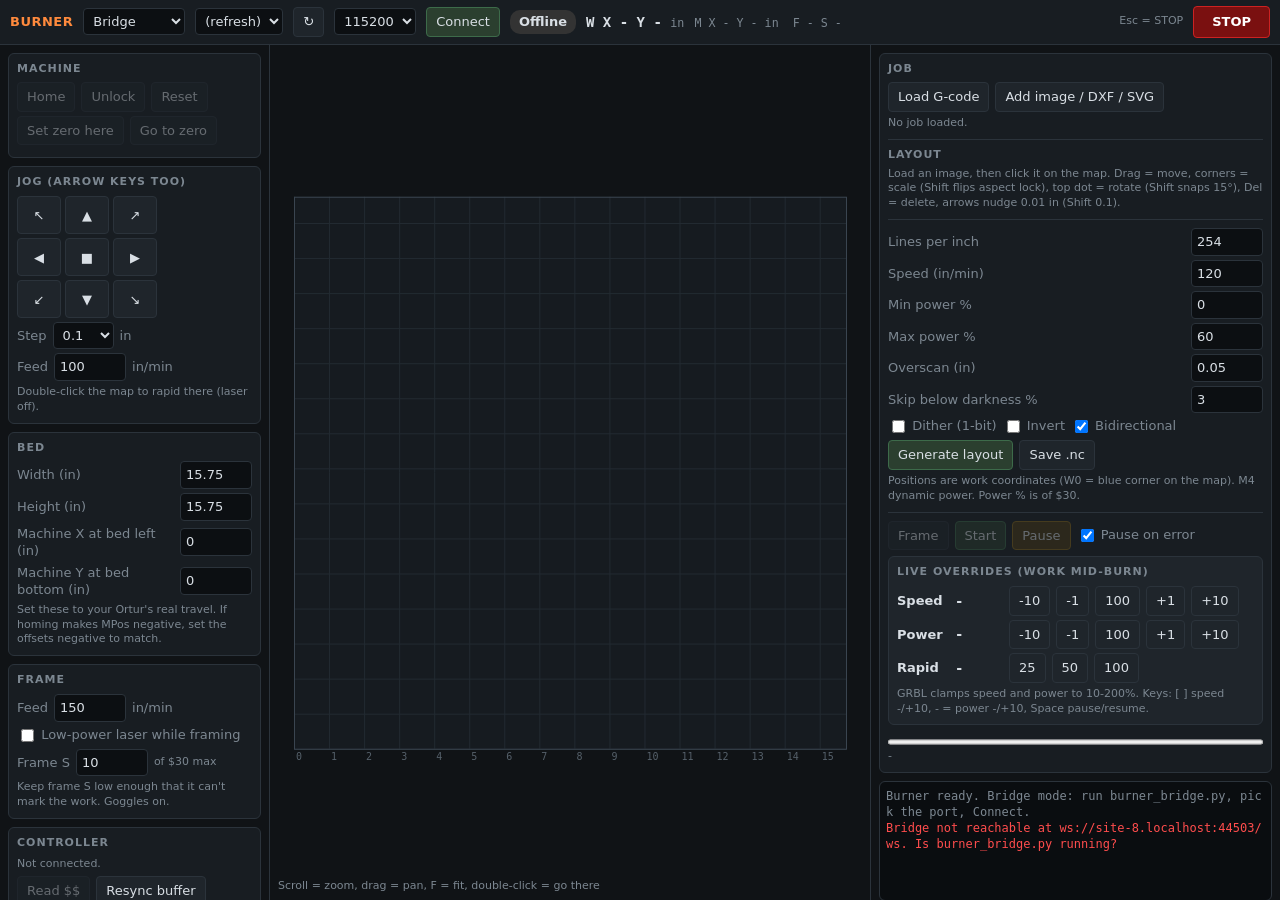
==== burner.html @ b5e71ab9 "Burner: GRBL laser sender with stdlib serial bridge, layout editor, raster + DXF/SVG vectors Co-Auth" ====
<!DOCTYPE html>
<html lang="en">
<head>
<meta charset="utf-8">
<title>Burner - GRBL laser sender</title>
<style>
:root{--bg:#101316;--pn:#181d22;--pn2:#1f252b;--ln:#2b333b;--tx:#d9dfe5;--dim:#7c8791;--acc:#ff8a3d;--ok:#4cc38a;--bad:#ff4d4d;--warn:#f5c542;--blu:#5aa9ff}
*{box-sizing:border-box}
html,body{height:100%}
body{margin:0;background:var(--bg);color:var(--tx);font:13px/1.35 system-ui,sans-serif;display:grid;grid-template-rows:auto 1fr;overflow:hidden}
header{display:flex;gap:10px;align-items:center;padding:6px 10px;background:var(--pn);border-bottom:1px solid var(--ln);flex-wrap:wrap}
header .brand{font-weight:700;color:var(--acc);letter-spacing:.5px}
main{display:grid;grid-template-columns:270px 1fr 410px;min-height:0}
.col{overflow:auto;padding:8px;min-height:0}
.left{border-right:1px solid var(--ln)}
.right{border-left:1px solid var(--ln);display:flex;flex-direction:column;gap:8px}
.box{background:var(--pn);border:1px solid var(--ln);border-radius:6px;padding:8px;margin-bottom:8px}
.box h3{margin:0 0 6px;font-size:11px;text-transform:uppercase;letter-spacing:1px;color:var(--dim)}
button{background:var(--pn2);color:var(--tx);border:1px solid var(--ln);border-radius:4px;padding:5px 9px;font:inherit;cursor:pointer}
button:hover:not(:disabled){border-color:var(--acc)}
button:disabled{opacity:.4;cursor:default}
button.pri{background:#2b3f2f;border-color:#3d6b4a}
button.warnb{background:#4a3a14;border-color:#8a6a1a}
#stopBtn{background:#7a1010;border-color:#c22;color:#fff;font-weight:700;padding:6px 18px}
#stopBtn:hover{background:#a01515}
input,select{background:#0c0f12;color:var(--tx);border:1px solid var(--ln);border-radius:4px;padding:4px 5px;font:inherit}
input[type=number]{width:72px}
input[type=checkbox]{vertical-align:middle}
label{color:var(--dim)}
.row{display:flex;gap:6px;align-items:center;flex-wrap:wrap;margin:4px 0}
.grid2{display:grid;grid-template-columns:1fr auto;gap:4px 6px;align-items:center}
.badge{padding:3px 9px;border-radius:10px;font-weight:700;background:#333;min-width:64px;text-align:center}
.st-Idle{background:#1f4d33;color:#9ff0c4}.st-Run{background:#5a3a10;color:#ffd08a}.st-Hold{background:#5a5110;color:#fff08a}
.st-Alarm{background:#6a1414;color:#ffb3b3}.st-Jog{background:#123a5a;color:#a8d4ff}.st-Home{background:#123a5a;color:#a8d4ff}.st-Door{background:#6a1414;color:#ffb3b3}
.pos{font:600 14px ui-monospace,monospace}
.pos small{color:var(--dim);font-weight:400}
#mapWrap{position:relative;min-width:0;min-height:0}
#map{position:absolute;inset:0;width:100%;height:100%;cursor:crosshair}
#mapHint{position:absolute;left:8px;bottom:6px;color:var(--dim);font-size:11px;pointer-events:none}
#hover{position:absolute;right:8px;bottom:6px;color:var(--dim);font:11px ui-monospace,monospace;pointer-events:none}
.jog{display:grid;grid-template-columns:repeat(3,44px);gap:4px;justify-content:start}
.jog button{height:38px;padding:0}
#console{flex:1;min-height:120px;overflow:auto;background:#0a0d10;border:1px solid var(--ln);border-radius:6px;padding:6px;font:12px/1.35 ui-monospace,monospace;white-space:pre-wrap;word-break:break-all}
#console .bad{color:var(--bad)}#console .warn{color:var(--warn)}#console .dim{color:var(--dim)}#console .acc{color:var(--acc)}#console .tx{color:var(--blu)}
#cmd{width:100%}
progress{width:100%;height:10px}
#alarmBar{display:none;background:#6a1414;color:#fff;padding:6px 10px;border-radius:6px;margin-bottom:8px}
#alarmBar button{margin-left:8px}
.muted{color:var(--dim);font-size:11px}
#thumb{max-width:100%;max-height:140px;object-fit:contain;image-rendering:pixelated;background:#fff;display:none;margin-top:6px;border-radius:3px}
hr{border:0;border-top:1px solid var(--ln);margin:8px 0}
</style>
</head>
<body>
<header>
  <span class="brand">BURNER</span>
  <select id="mode" title="Bridge = burner_bridge.py (any browser). Web Serial = Chrome/Firefox built-in."><option value="bridge">Bridge</option><option value="webserial">Web Serial</option></select>
  <select id="portSel" style="max-width:260px"><option value="">(refresh)</option></select>
  <button id="portRefresh" title="Refresh port list">&#8635;</button>
  <select id="baud"><option>115200</option><option>250000</option><option>230400</option><option>57600</option><option>9600</option></select>
  <button id="connBtn" class="pri">Connect</button>
  <span id="stateBadge" class="badge">Offline</span>
  <span class="pos">W X <span id="wx">-</span> Y <span id="wy">-</span> <small>in</small></span>
  <span class="pos"><small>M X <span id="mx">-</span> Y <span id="my">-</span> in &nbsp;F <span id="fs">-</span> S <span id="ss">-</span></small></span>
  <span style="flex:1"></span>
  <span class="muted">Esc = STOP</span>
  <button id="stopBtn" title="Feed hold, then soft reset. Laser off, job killed, no reboot.">STOP</button>
</header>
<main>
  <div class="col left">
    <div id="alarmBar">ALARM: commands locked. <button id="alarmUnlock">Unlock ($X)</button><button id="alarmHome">Home ($H)</button></div>
    <div class="box">
      <h3>Machine</h3>
      <div class="row">
        <button id="homeBtn">Home</button>
        <button id="unlockBtn">Unlock</button>
        <button id="resetBtn" title="Soft reset (Ctrl-X)">Reset</button>
      </div>
      <div class="row">
        <button id="zeroBtn" title="G10 L20 P1 X0 Y0: current spot becomes work 0,0">Set zero here</button>
        <button id="goZeroBtn">Go to zero</button>
      </div>
    </div>
    <div class="box">
      <h3>Jog (arrow keys too)</h3>
      <div class="jog">
        <button data-j="-1,1">&#8598;</button><button data-j="0,1">&#9650;</button><button data-j="1,1">&#8599;</button>
        <button data-j="-1,0">&#9664;</button><button id="jogCancel" title="Cancel jog">&#9632;</button><button data-j="1,0">&#9654;</button>
        <button data-j="-1,-1">&#8601;</button><button data-j="0,-1">&#9660;</button><button data-j="1,-1">&#8600;</button>
      </div>
      <div class="row">
        <label>Step</label>
        <select id="jogStep"><option>0.01</option><option>0.05</option><option selected>0.1</option><option>0.25</option><option>0.5</option><option>1</option><option>2</option><option>5</option></select>
        <label>in</label>
      </div>
      <div class="row"><label>Feed</label><input id="jogFeed" type="number" value="100" step="10"><label>in/min</label></div>
      <div class="muted">Double-click the map to rapid there (laser off).</div>
    </div>
    <div class="box">
      <h3>Bed</h3>
      <div class="grid2">
        <label>Width (in)</label><input id="bedW" type="number" step="0.125" value="15.75">
        <label>Height (in)</label><input id="bedH" type="number" step="0.125" value="15.75">
        <label>Machine X at bed left (in)</label><input id="bedX0" type="number" step="0.125" value="0">
        <label>Machine Y at bed bottom (in)</label><input id="bedY0" type="number" step="0.125" value="0">
      </div>
      <div class="muted" style="margin-top:4px">Set these to your Ortur's real travel. If homing makes MPos negative, set the offsets negative to match.</div>
    </div>
    <div class="box">
      <h3>Frame</h3>
      <div class="row"><label>Feed</label><input id="frameFeed" type="number" value="150" step="10"><label>in/min</label></div>
      <div class="row"><label><input id="frameLaser" type="checkbox"> Low-power laser while framing</label></div>
      <div class="row"><label>Frame S</label><input id="frameS" type="number" value="10" step="1"><span class="muted">of $30 max</span></div>
      <div class="muted">Keep frame S low enough that it can't mark the work. Goggles on.</div>
    </div>
    <div class="box">
      <h3>Controller</h3>
      <div id="ctlInfo" class="muted">Not connected.</div>
      <div class="row"><button id="settingsBtn">Read $$</button><button id="resyncBtn" title="Clear the sender's buffer count if it ever desyncs">Resync buffer</button></div>
    </div>
  </div>

  <div id="mapWrap">
    <canvas id="map"></canvas>
    <div id="mapHint">Scroll = zoom, drag = pan, F = fit, double-click = go there</div>
    <div id="hover"></div>
  </div>

  <div class="col right">
    <div class="box" style="margin:0">
      <h3>Job</h3>
      <div class="row">
        <button id="loadGcBtn">Load G-code</button>
        <button id="loadImgBtn">Add image / DXF / SVG</button>
        <input id="gcFile" type="file" accept=".nc,.gcode,.gc,.ngc,.tap,.txt" hidden>
        <input id="imgFile" type="file" accept="image/*,.svg,.dxf" multiple hidden>
      </div>
      <div id="jobInfo" class="muted">No job loaded.</div>
      <div id="layoutNote" class="muted" style="color:var(--warn);display:none">Layout changed. It regenerates on Start or Frame.</div>
      <div id="rasterBox">
        <hr>
        <h3 style="margin:0 0 4px;font-size:11px;letter-spacing:1px;color:var(--dim)">LAYOUT</h3>
        <div id="objNone" class="muted">Load an image, then click it on the map. Drag = move, corners = scale (Shift flips aspect lock), top dot = rotate (Shift snaps 15&deg;), Del = delete, arrows nudge 0.01 in (Shift 0.1).</div>
        <div id="objBox" style="display:none">
          <div id="objName" style="font-weight:600;margin-bottom:4px;word-break:break-all"></div>
          <div class="grid2">
            <label>Center X (in)</label><input id="oX" type="number" step="0.01">
            <label>Center Y (in)</label><input id="oY" type="number" step="0.01">
            <label>Width (in)</label><input id="oW" type="number" step="0.01">
            <label>Height (in)</label><input id="oH" type="number" step="0.01">
            <label>Rotate (deg)</label><input id="oR" type="number" step="1">
          </div>
          <div class="row"><label><input id="oLock" type="checkbox" checked> Lock aspect</label></div>
          <div id="vecProps" class="grid2" style="display:none">
            <label>Vector power %</label><input id="vP" type="number" step="1">
            <label>Vector speed (in/min)</label><input id="vF" type="number" step="1">
            <label>Passes</label><input id="vN" type="number" step="1" min="1">
          </div>
          <div class="row"><button id="cropBtn">Crop</button><button id="uncropBtn">Uncrop</button><button id="dupBtn">Duplicate</button><button id="toZeroBtn" title="Put the bottom-left corner on work zero">Move to W0</button><button id="delBtn" class="warnb">Delete</button></div>
        </div>
        <hr>
        <div class="grid2">
          <label>Lines per inch</label><input id="rLpi" type="number" step="1" value="254">
          <label>Speed (in/min)</label><input id="rFeed" type="number" step="10" value="120">
          <label>Min power %</label><input id="rPmin" type="number" step="1" value="0">
          <label>Max power %</label><input id="rPmax" type="number" step="1" value="60">
          <label>Overscan (in)</label><input id="rOver" type="number" step="0.01" value="0.05">
          <label>Skip below darkness %</label><input id="rThresh" type="number" step="1" value="3">
        </div>
        <div class="row">
          <label><input id="rDither" type="checkbox"> Dither (1-bit)</label>
          <label><input id="rInvert" type="checkbox"> Invert</label>
          <label><input id="rBidir" type="checkbox" checked> Bidirectional</label>
        </div>
        <div class="row"><button id="genBtn" class="pri">Generate layout</button><button id="saveGcBtn">Save .nc</button></div>
        <img id="thumb" alt="">
        <div class="muted">Positions are work coordinates (W0 = blue corner on the map). M4 dynamic power. Power % is of $30.</div>
      </div>
      <hr>
      <div class="row">
        <button id="frameBtn">Frame</button>
        <button id="startBtn" class="pri">Start</button>
        <button id="pauseBtn" class="warnb">Pause</button>
        <label><input id="haltErr" type="checkbox" checked> Pause on error</label>
      </div>
      <div class="box" style="margin:6px 0;background:var(--pn2)">
        <h3>Live overrides (work mid-burn)</h3>
        <div class="row"><b style="width:52px">Speed</b><span id="ovF" class="pos" style="width:48px">-</span>
          <button data-ov="146">-10</button><button data-ov="148">-1</button><button data-ov="144">100</button><button data-ov="147">+1</button><button data-ov="145">+10</button></div>
        <div class="row"><b style="width:52px">Power</b><span id="ovS" class="pos" style="width:48px">-</span>
          <button data-ov="155">-10</button><button data-ov="157">-1</button><button data-ov="153">100</button><button data-ov="156">+1</button><button data-ov="154">+10</button></div>
        <div class="row"><b style="width:52px">Rapid</b><span id="ovR" class="pos" style="width:48px">-</span>
          <button data-ov="151">25</button><button data-ov="150">50</button><button data-ov="149">100</button></div>
        <div class="muted">GRBL clamps speed and power to 10-200%. Keys: [ ] speed -/+10, - = power -/+10, Space pause/resume.</div>
      </div>
      <progress id="prog" value="0" max="1"></progress>
      <div id="progTxt" class="muted">-</div>
    </div>
    <div id="console"></div>
    <input id="cmd" placeholder="Send command (Enter). Up/Down = history" autocomplete="off">
  </div>
</main>

<script id="core">
// ---------- Pure logic (no DOM) ----------
const Core = (() => {
  const MM = 25.4;
  function cleanLine(l) {
    return l.replace(/\(.*?\)/g, '').replace(/;.*$/, '').replace(/\s+/g, '').toUpperCase();
  }
  function fmt(v) { const s = (Math.round(v * 1000) / 1000).toFixed(3); return s.replace(/\.?0+$/, '') || '0'; }

  // Parse cleaned G-code lines into flat segment arrays for preview. Units out: mm, work coords.
  function parseGcode(lines, smax) {
    smax = smax || 1000;
    let x = 0, y = 0, mode = 0, abs = true, scale = 1, s = 0, laser = false;
    const X0 = [], Y0 = [], X1 = [], Y1 = [], T = [], LN = [], LV = [];
    const all = { minX: Infinity, minY: Infinity, maxX: -Infinity, maxY: -Infinity };
    const burn = { minX: Infinity, minY: Infinity, maxX: -Infinity, maxY: -Infinity };
    const ext = (b, a, c) => { if (a < b.minX) b.minX = a; if (a > b.maxX) b.maxX = a; if (c < b.minY) b.minY = c; if (c > b.maxY) b.maxY = c; };
    const re = /([A-Z])([-+]?(?:\d+\.?\d*|\.\d+))/g;
    let burnTime = 0, travelTime = 0, feed = 1000;
    const push = (ax, ay, bx, by, i) => {
      const burning = mode !== 0 && laser && s > 0;
      const t = mode === 0 ? 0 : (burning ? 2 : 1);
      X0.push(ax); Y0.push(ay); X1.push(bx); Y1.push(by); T.push(t); LN.push(i);
      LV.push(burning ? Math.max(0, Math.min(7, Math.ceil((s / smax) * 8) - 1)) : 0);
      ext(all, ax, ay); ext(all, bx, by);
      if (burning) { ext(burn, ax, ay); ext(burn, bx, by); }
      const d = Math.hypot(bx - ax, by - ay);
      if (mode === 0) travelTime += d / 5000; else (burning ? (burnTime += d / feed) : (travelTime += d / feed));
    };
    for (let i = 0; i < lines.length; i++) {
      const L = lines[i];
      if (!L || L[0] === '$' || L[0] === '%') continue;
      const w = {}; const gs = []; let m; re.lastIndex = 0;
      while ((m = re.exec(L))) {
        const k = m[1], v = parseFloat(m[2]);
        if (k === 'G') gs.push(v);
        else if (k === 'M') { if (v === 3 || v === 4) laser = true; else if (v === 5 || v === 2 || v === 30) laser = false; }
        else w[k] = v;
      }
      let skip = false;
      for (const g of gs) {
        if (g === 0 || g === 1 || g === 2 || g === 3) mode = g;
        else if (g === 90) abs = true; else if (g === 91) abs = false;
        else if (g === 20) scale = MM; else if (g === 21) scale = 1;
        else if (g === 53 || g === 10 || g === 92 || g === 28 || g === 30 || g === 4) skip = true;
      }
      if (w.S !== undefined) s = w.S;
      if (w.F !== undefined) feed = Math.max(1, w.F * scale);
      if (skip || (w.X === undefined && w.Y === undefined)) continue;
      const nx = w.X === undefined ? x : (abs ? w.X * scale : x + w.X * scale);
      const ny = w.Y === undefined ? y : (abs ? w.Y * scale : y + w.Y * scale);
      if ((mode === 2 || mode === 3) && (w.I !== undefined || w.J !== undefined)) {
        const cx = x + (w.I || 0) * scale, cy = y + (w.J || 0) * scale;
        const r = Math.hypot(x - cx, y - cy);
        let a0 = Math.atan2(y - cy, x - cx), a1 = Math.atan2(ny - cy, nx - cx);
        if (mode === 2) { if (a1 >= a0 - 1e-9) a1 -= 2 * Math.PI; } else { if (a1 <= a0 + 1e-9) a1 += 2 * Math.PI; }
        const da = a1 - a0;
        const n = Math.max(4, Math.ceil(Math.abs(da) * r / 0.5));
        let px = x, py = y;
        for (let k = 1; k <= n; k++) {
          const a = a0 + da * k / n;
          const qx = k === n ? nx : cx + r * Math.cos(a), qy = k === n ? ny : cy + r * Math.sin(a);
          push(px, py, qx, qy, i); px = qx; py = qy;
        }
      } else {
        push(x, y, nx, ny, i);
      }
      x = nx; y = ny;
    }
    return {
      n: T.length,
      x0: Float32Array.from(X0), y0: Float32Array.from(Y0), x1: Float32Array.from(X1), y1: Float32Array.from(Y1),
      type: Uint8Array.from(T), line: Uint32Array.from(LN), lvl: Uint8Array.from(LV),
      all: isFinite(all.minX) ? all : null, burn: isFinite(burn.minX) ? burn : null,
      estMin: burnTime + travelTime
    };
  }

  // Floyd-Steinberg on darkness array (0..1), in place -> 0/1
  function dither(d, cols, rows) {
    for (let r = 0; r < rows; r++) for (let c = 0; c < cols; c++) {
      const i = r * cols + c, o = d[i], n = o >= 0.5 ? 1 : 0, e = o - n; d[i] = n;
      if (c + 1 < cols) d[i + 1] += e * 7 / 16;
      if (r + 1 < rows) {
        if (c > 0) d[i + cols - 1] += e * 3 / 16;
        d[i + cols] += e * 5 / 16;
        if (c + 1 < cols) d[i + cols + 1] += e * 1 / 16;
      }
    }
    return d;
  }

  // dark: Float32Array 0..1, row 0 = top of image. o: {pitch mm, feed mm/min, smin, smax, over mm, thresh 0..1, bidir}
  function rasterGcode(dark, cols, rows, o) {
    const p = o.pitch, ox = o.ox || 0, oy = o.oy || 0;
    const fx = v => fmt(v + ox);
    const out = ['; Burner raster ' + cols + 'x' + rows + ' px, pitch ' + fmt(p) + ' mm', 'G21', 'G90', 'M5', 'M4 S0', 'G1 F' + fmt(o.feed)];
    const sv = new Int32Array(cols);
    let fwd = true;
    for (let r = 0; r < rows; r++) {
      const y = (rows - 1 - r) * p + p / 2;
      let first = -1, last = -1;
      for (let c = 0; c < cols; c++) {
        const d = Math.max(0, Math.min(1, dark[r * cols + c]));
        const S = d <= o.thresh ? 0 : Math.round(o.smin + (o.smax - o.smin) * d);
        sv[c] = S; if (S > 0) { if (first < 0) first = c; last = c; }
      }
      if (first < 0) continue;
      if (fwd) {
        out.push('G0 X' + fx(first * p - o.over) + ' Y' + fmt(y + oy));
        out.push('G1 X' + fx(first * p) + ' S0');
        let c = first;
        while (c <= last) { let e = c; while (e + 1 <= last && sv[e + 1] === sv[c]) e++; out.push('G1 X' + fx((e + 1) * p) + ' S' + sv[c]); c = e + 1; }
        out.push('G1 X' + fx((last + 1) * p + o.over) + ' S0');
      } else {
        out.push('G0 X' + fx((last + 1) * p + o.over) + ' Y' + fmt(y + oy));
        out.push('G1 X' + fx((last + 1) * p) + ' S0');
        let c = last;
        while (c >= first) { let e = c; while (e - 1 >= first && sv[e - 1] === sv[c]) e--; out.push('G1 X' + fx(e * p) + ' S' + sv[c]); c = e - 1; }
        out.push('G1 X' + fx(first * p - o.over) + ' S0');
      }
      if (o.bidir) fwd = !fwd;
    }
    out.push('M5 S0');
    return out;
  }

  function parseStatus(l) {
    const parts = l.replace(/^</, '').replace(/>$/, '').split('|');
    const r = { state: parts[0].split(':')[0], sub: parts[0] };
    for (const p of parts.slice(1)) {
      const i = p.indexOf(':'); if (i < 0) continue;
      const k = p.slice(0, i), n = p.slice(i + 1).split(',').map(Number);
      if (k === 'MPos') r.mpos = n; else if (k === 'WPos') r.wpos = n; else if (k === 'WCO') r.wco = n;
      else if (k === 'FS') { r.f = n[0]; r.s = n[1]; } else if (k === 'F') r.f = n[0];
      else if (k === 'Bf') r.bf = n; else if (k === 'Pn') r.pn = p.slice(i + 1);
      else if (k === 'Ov') r.ov = n;
    }
    return r;
  }
  return { cleanLine, parseGcode, dither, rasterGcode, parseStatus, fmt, MM };
})();
if (typeof module !== 'undefined') module.exports = Core;
</script>

<script>
// ---------- App ----------
const $ = id => document.getElementById(id);
const MM = Core.MM, fmt = Core.fmt;
const enc = new TextEncoder();
const ERR = {1:'Expected command letter',2:'Bad number format',3:'Invalid $ statement',8:"'$' command only valid when Idle",9:'G-code locked out during alarm or jog. Unlock ($X) or home.',15:'Jog target exceeds machine travel',20:'Unsupported command',22:'Feed rate undefined'};
const ALM = {1:'Hard limit hit. Position lost, rehome.',2:'Soft limit: target outside machine travel.',3:'Reset while moving. Position lost, rehome or $X.',6:'Homing failed: reset during cycle.',7:'Homing failed: door opened.',8:'Homing failed: pull-off did not clear switch.',9:'Homing failed: switch not found.'};

// ---------- persisted settings ----------
const PERSIST = ['mode','baud','jogStep','jogFeed','bedW','bedH','bedX0','bedY0','frameFeed','frameS','rLpi','rFeed','rPmin','rPmax','rOver','rThresh','rDither','rInvert','rBidir','haltErr'];
function loadPrefs(){ try{ const p = JSON.parse(localStorage.getItem('burner.prefs')||'{}'); for(const k of PERSIST){ if(p[k]===undefined) continue; const el=$(k); if(el.type==='checkbox') el.checked=p[k]; else el.value=p[k]; } }catch{} }
function savePrefs(){ try{ const p={}; for(const k of PERSIST){ const el=$(k); p[k]= el.type==='checkbox'?el.checked:el.value; } localStorage.setItem('burner.prefs',JSON.stringify(p)); }catch{} }
loadPrefs();
PERSIST.forEach(k=>$(k).addEventListener('change',()=>{ savePrefs(); if(k.startsWith('bed')) fitView(); }));

// ---------- console ----------
const con = $('console'); let conLines = 0;
function log(t, cls){
  const d = document.createElement('div'); if(cls) d.className=cls; d.textContent=t; con.appendChild(d);
  if(++conLines>600){ con.removeChild(con.firstChild); conLines--; }
  con.scrollTop = con.scrollHeight;
}

// ---------- serial ----------
let connected=false, pollTimer=null, rxText='', sawBanner=false, askedSettings=false;
let rxSize=127, inflight=[], bufUsed=0, manualQ=[];
const settings = {};
const st = { state:'Offline', m:[0,0,0], w:[0,0,0], wco:[0,0,0], f:0, s:0, known:false };
const dec = new TextDecoder();
// transport: {send(Uint8Array), close()} ; bridge (WebSocket to burner_bridge.py) or Web Serial
let tp = null;

function rawSend(bytes){ if(tp) tp.send(bytes); }
function rt(b){ rawSend(new Uint8Array([b])); }

function onBytes(u8){
  rxText += dec.decode(u8, {stream:true});
  let i;
  while((i = rxText.indexOf('\n')) >= 0){
    const line = rxText.slice(0,i).trim(); rxText = rxText.slice(i+1);
    if(line) onLine(line);
  }
}
function onOpened(desc){
  connected=true; sawBanner=false; askedSettings=false; inflight=[]; bufUsed=0; manualQ=[]; rxSize=127; rxText='';
  $('connBtn').textContent='Disconnect';
  log('Port open: '+desc,'acc');
  setTimeout(()=>{ if(connected && !sawBanner){ log('No banner yet, sending soft reset','dim'); rt(0x18); } }, 1800);
  clearInterval(pollTimer);
  pollTimer = setInterval(()=>{ if(connected) rt(0x3F); }, 200);
  updateUI();
}
function onClosed(why){
  if(!connected && !tp) return;
  connected=false; clearInterval(pollTimer); tp=null;
  if(job.running){ job.running=false; job.paused=false; log('Job aborted: disconnected','bad'); }
  inflight=[]; bufUsed=0; manualQ=[];
  st.state='Offline'; st.known=false;
  $('connBtn').textContent='Connect';
  log('Disconnected'+(why?' ('+why+')':''),'warn');
  updateUI();
}
function connect(){ return $('mode').value==='bridge' ? connectBridge() : connectWebSerial(); }
function disconnect(why){ if(tp) tp.close(why); else onClosed(why); }

// ----- bridge mode -----
let ws=null, wsReady=null;
function bridgeURL(){ return (location.protocol==='http:'||location.protocol==='https:') && location.host ? 'ws://'+location.host+'/ws' : 'ws://localhost:8765/ws'; }
function ensureWS(){
  if(ws && ws.readyState===1) return Promise.resolve(ws);
  if(wsReady) return wsReady;
  wsReady = new Promise((res, rej)=>{
    const s = new WebSocket(bridgeURL()); s.binaryType='arraybuffer';
    s.onopen = ()=>{ ws=s; wsReady=null; res(s); };
    s.onerror = ()=>{ wsReady=null; rej(new Error('Bridge not reachable at '+bridgeURL()+'. Is burner_bridge.py running?')); };
    s.onclose = ()=>{ if(ws===s){ ws=null; if(tp && tp.kind==='bridge') onClosed('bridge connection lost'); } };
    s.onmessage = e=>{
      if(typeof e.data !== 'string'){ if(tp && tp.kind==='bridge') onBytes(new Uint8Array(e.data)); return; }
      let m; try{ m=JSON.parse(e.data); }catch{ return; }
      if(m.ev==='ports') fillPorts(m.ports);
      else if(m.ev==='opened'){ tp = { kind:'bridge', send:b=>{ if(ws&&ws.readyState===1) ws.send(b); }, close:()=>{ ws&&ws.send(JSON.stringify({cmd:'close'})); } }; onOpened(m.port+' @ '+m.baud+' (bridge)'); }
      else if(m.ev==='closed'){ if(tp && tp.kind==='bridge') onClosed(m.why); }
      else if(m.ev==='error') log('Bridge: '+m.msg,'bad');
    };
  });
  return wsReady;
}
function fillPorts(ports){
  const sel=$('portSel'), prev=sel.value; sel.innerHTML='';
  if(!ports.length){ sel.innerHTML='<option value="">no ports found</option>'; return; }
  for(const p of ports){ const o=document.createElement('option'); o.value=p.path; o.textContent=p.label; sel.appendChild(o); }
  const keep=[...sel.options].find(o=>o.value===prev); if(keep) sel.value=prev;
}
async function refreshPorts(){
  try{ const s=await ensureWS(); s.send(JSON.stringify({cmd:'list'})); }
  catch(e){ log(e.message,'bad'); }
}
async function connectBridge(){
  let s; try{ s=await ensureWS(); }catch(e){ log(e.message,'bad'); return; }
  const p=$('portSel').value;
  if(!p){ log('No port selected. Plug the laser in and hit the refresh button next to the port list.','warn'); s.send(JSON.stringify({cmd:'list'})); return; }
  s.send(JSON.stringify({cmd:'open', port:p, baud:+$('baud').value}));
}

// ----- Web Serial mode -----
async function connectWebSerial(){
  if(!('serial' in navigator)){ log('Web Serial not available in this browser. Use Bridge mode.','bad'); return; }
  let port, reader, writer;
  try{
    port = await navigator.serial.requestPort();
    await port.open({ baudRate:+$('baud').value, bufferSize:8192 });
  }catch(e){ log('Connect failed: '+e.message,'bad'); return; }
  writer = port.writable.getWriter();
  let closing=false;
  tp = { kind:'webserial',
    send:b=>writer.write(b).catch(e=>log('Write failed: '+e.message,'bad')),
    close: async why=>{ closing=true; try{ await reader?.cancel(); }catch{} try{ writer.releaseLock(); }catch{} try{ await port.close(); }catch{} onClosed(why); } };
  onOpened('Web Serial @ '+$('baud').value);
  reader = port.readable.getReader();
  try{ for(;;){ const {value,done}=await reader.read(); if(done) break; onBytes(value); } }
  catch(e){ if(!closing) log('Read error: '+e.message,'bad'); }
  finally{ try{ reader.releaseLock(); }catch{} }
  if(!closing && tp && tp.kind==='webserial') tp.close('read loop ended');
}
// ---------- streaming (character-counting) ----------
function sendLine(line, jobIdx){
  const data = line + '\n';
  inflight.push({ len:data.length, jobIdx, line });
  bufUsed += data.length;
  rawSend(enc.encode(data));
  if(jobIdx < 0) log('> '+line,'tx');
}
function fits(len){ return bufUsed + len + 1 <= rxSize || inflight.length === 0; }
function pump(){
  if(!connected) return;
  while(manualQ.length && fits(manualQ[0].length)) sendLine(manualQ.shift(), -1);
  if(job.running && !job.paused && !manualQ.length){
    while(job.idx < job.lines.length && fits(job.lines[job.idx].length)){
      sendLine(job.lines[job.idx], job.idx); job.idx++;
    }
  }
}
function queue(...lines){
  if(!connected){ log('Not connected','bad'); return false; }
  for(const l of lines){ const c = l.trim(); if(c) manualQ.push(c); }
  pump(); return true;
}
function canCommand(){
  if(!connected){ log('Not connected','bad'); return false; }
  if(job.running){ log('Job running. Pause/stop first.','warn'); return false; }
  return true;
}

function onLine(l){
  if(l[0]==='<'){ onStatus(Core.parseStatus(l)); return; }
  if(l==='ok' || l.startsWith('error')){
    const it = inflight.shift();
    if(it){ bufUsed -= it.len; if(bufUsed<0) bufUsed=0; if(it.jobIdx>=0) job.acked = it.jobIdx+1; }
    if(l.startsWith('error')){
      const code = +l.split(':')[1];
      log((it?it.line+'  ->  ':'')+l+(ERR[code]?'  '+ERR[code]:''),'bad');
      if(it && it.jobIdx>=0 && $('haltErr').checked && !job.paused){ pauseJob(); log('Job paused on error (line '+(it.jobIdx+1)+'). Resume or STOP.','warn'); }
    } else if(it && it.jobIdx<0){ log('ok','dim'); }
    if(job.running && job.idx>=job.lines.length && job.acked>=job.lines.length && inflight.length===0) jobDone();
    pump(); return;
  }
  if(l.startsWith('ALARM')){
    const code = +l.split(':')[1];
    log(l+'  '+(ALM[code]||''),'bad');
    if(job.running){ job.running=false; job.paused=false; manualQ=[]; log('Job aborted by alarm','bad'); }
    updateUI(); return;
  }
  if(/^Grbl/i.test(l)){
    sawBanner=true; inflight=[]; bufUsed=0; manualQ=[];
    if(job.running){ job.running=false; job.paused=false; log('Job ended: controller reset','warn'); }
    log(l,'acc');
    if(!askedSettings){ askedSettings=true; setTimeout(()=>queue('$$'), 300); }
    updateUI(); return;
  }
  const m = /^\$(\d+)=(.*)$/.exec(l);
  if(m){ settings[m[1]] = m[2]; log(l,'dim'); updateCtlInfo(); return; }
  log(l, /^\[MSG/.test(l)?'warn':undefined);
}

function onStatus(r){
  st.state = r.state; st.sub = r.sub;
  if(r.wco) st.wco = r.wco;
  if(r.mpos){ st.m = r.mpos; st.w = r.mpos.map((v,i)=>v-(st.wco[i]||0)); }
  else if(r.wpos){ st.w = r.wpos; st.m = r.wpos.map((v,i)=>v+(st.wco[i]||0)); }
  if(r.f!==undefined) st.f=r.f; if(r.s!==undefined) st.s=r.s;
  if(r.ov) st.ov = r.ov;
  if(r.bf && inflight.length===0 && !job.running && r.bf[1]>16) rxSize = r.bf[1]-1;
  st.known = true;
  updateUI(); dirty = true;
}

// ---------- controller info ----------
function updateCtlInfo(){
  const parts=[];
  if(settings[30]) parts.push('$30 max S = '+settings[30]);
  if(settings[32]!==undefined) parts.push(settings[32]==='1'?'laser mode ON':'<b style="color:#ff4d4d">$32=0, laser mode OFF. Send $32=1</b>');
  if(settings[13]!==undefined) parts.push('$13 report '+(settings[13]==='1'?'inches':'mm'));
  if(settings[130]) parts.push('travel '+(+settings[130]/MM).toFixed(2)+' x '+(+settings[131]/MM).toFixed(2)+' in');
  parts.push('RX buffer '+rxSize);
  $('ctlInfo').innerHTML = parts.join('<br>');
  if(settings[13]==='1') log('Controller reports in inches ($13=1). This sender expects mm. Send $13=0.','warn');
}
function smax(){ return +(settings[30]||1000); }

// ---------- job ----------
const job = { lines:[], idx:0, acked:0, running:false, paused:false, name:'', prev:null, t0:0, raster:null };

function clearJob(){
  job.lines=[]; job.prev=null; job.name=''; job.idx=0; job.acked=0; job.fromLayout=false;
  $('jobInfo').textContent='No job loaded.'; staticKey=''; dirty=true; updateUI();
}
function setJob(lines, name, pitch, fromLayout){
  job.lines = lines; job.name = name; job.idx = 0; job.acked = 0; job.running=false; job.paused=false;
  job.fromLayout = !!fromLayout; layoutStale = false;
  job.prev = Core.parseGcode(lines, smax());
  job.pitch = pitch || 0;
  const b = job.prev.burn || job.prev.all;
  $('jobInfo').innerHTML = '<b>'+name+'</b><br>'+lines.length.toLocaleString()+' lines'+
    (b?', '+((b.maxX-b.minX)/MM).toFixed(3)+' x '+((b.maxY-b.minY)/MM).toFixed(3)+' in burn area, from ('+(b.minX/MM).toFixed(3)+', '+(b.minY/MM).toFixed(3)+')':'')+
    '<br>rough time ~'+Math.ceil(job.prev.estMin)+' min (ignores accel)';
  if(lines.length>400000) log('Big job ('+lines.length.toLocaleString()+' lines). Preview may be slow.','warn');
  doneSeg = 0; staticKey=''; if(!fromLayout) fitView(); dirty=true; updateUI();
}

function startJob(){
  if(!canCommand()) return;
  if(!sawBanner){ log('Controller has not reported in yet. Wait a sec.','warn'); return; }
  if(layoutStale && !generateLayout()) return;
  if(!job.lines.length){ log('No job loaded','warn'); return; }
  if(st.state!=='Idle'){ log('Controller must be Idle to start (now '+st.state+')','warn'); return; }
  if(settings[32]==='0'){ log('Refusing to start: $32=0 (laser mode off). Laser would stay on during rapids. Send $32=1.','bad'); return; }
  job.idx=0; job.acked=0; job.running=true; job.paused=false; job.t0=performance.now();
  doneSeg=0; clearDone(); log('Job started: '+job.name,'acc');
  pump(); updateUI();
}
function pauseJob(){
  if(!connected) return;
  if(job.paused || st.state==='Hold'){ rt(0x7E); job.paused=false; log('Resume','dim'); pump(); }
  else { rt(0x21); job.paused=true; log('Feed hold','dim'); }
  updateUI();
}
function jobDone(){
  job.running=false; job.paused=false;
  const s = (performance.now()-job.t0)/1000;
  log('Job done in '+Math.floor(s/60)+'m '+Math.round(s%60)+'s','acc'); updateUI();
}
function stopAll(){
  if(!connected) return;
  const wasRunning = job.running;
  job.running=false; job.paused=false; manualQ=[];
  rt(0x85); rt(0x21);
  setTimeout(()=>{ rt(0x18); inflight=[]; bufUsed=0; log('STOP: feed hold + soft reset. Laser off.'+(wasRunning?' Job killed.':''),'warn'); updateUI(); }, 250);
  updateUI();
}

function frameJob(){
  if(!canCommand()) return;
  if(layoutStale && !generateLayout()) return;
  if(!job.prev){ log('Load a job first','warn'); return; }
  const b = job.prev.burn || job.prev.all; if(!b) return;
  const f = (+$('frameFeed').value||150)*MM;
  const L = $('frameLaser').checked;
  const S = Math.max(0, Math.min(smax(), +$('frameS').value||0));
  const p = (x,y)=>'X'+fmt(x)+' Y'+fmt(y);
  queue('G21 G90','M5','G0 '+p(b.minX,b.minY), L?'M3 S'+S:'S0',
    'G1 '+p(b.maxX,b.minY)+' F'+fmt(f),'G1 '+p(b.maxX,b.maxY),'G1 '+p(b.minX,b.maxY),'G1 '+p(b.minX,b.minY),'M5 S0');
}

// ---------- G-code file ----------
$('loadGcBtn').onclick = ()=>$('gcFile').click();
$('gcFile').onchange = async e=>{
  const f = e.target.files[0]; if(!f) return;
  const txt = await f.text();
  const lines = txt.split(/\r?\n/).map(Core.cleanLine).filter(Boolean);
  setJob(lines, f.name); e.target.value='';
};

// ---------- layout: images + vectors on the bed (work coords, mm) ----------
const objs=[]; let sel=null, cropMode=false, layoutStale=false;
const rad=d=>d*Math.PI/180;
const oW=o=>o.cw*o.sx, oH=o=>o.ch*o.sy;
function toLocal(o,x,y){ const dx=x-o.x, dy=y-o.y, c=Math.cos(rad(o.rot)), s=Math.sin(rad(o.rot)); return [dx*c+dy*s, -dx*s+dy*c]; }
function toWorld(o,lx,ly){ const c=Math.cos(rad(o.rot)), s=Math.sin(rad(o.rot)); return [o.x+lx*c-ly*s, o.y+lx*s+ly*c]; }
function objCorners(o){ const w=oW(o)/2,h=oH(o)/2; return [[-w,-h],[w,-h],[w,h],[-w,h]].map(([a,b])=>toWorld(o,a,b)); }
function layoutBounds(list){
  const b={x0:Infinity,y0:Infinity,x1:-Infinity,y1:-Infinity};
  for(const o of list) for(const [x,y] of objCorners(o)){ b.x0=Math.min(b.x0,x); b.y0=Math.min(b.y0,y); b.x1=Math.max(b.x1,x); b.y1=Math.max(b.y1,y); }
  return b;
}
function layoutChanged(){
  if(!objs.length && job.fromLayout){ layoutStale=false; clearJob(); }
  else if(objs.length) layoutStale=true;
  dirty=true; syncProps(); updateUI();
}
function addObj(o){
  const off=objs.length*0.25*MM;
  o.rot=0; o.x=oW(o)/2+off; o.y=oH(o)/2+off;
  objs.push(o); sel=o; cropMode=false; layoutChanged();
}
function deleteSel(){ if(!sel) return; objs.splice(objs.indexOf(sel),1); sel=null; cropMode=false; layoutChanged(); }

// ----- loading -----
$('loadImgBtn').onclick = ()=>$('imgFile').click();
$('imgFile').onchange = async e=>{
  for(const f of [...e.target.files]){
    const n=f.name.toLowerCase();
    try{
      if(n.endsWith('.dxf')) addVec(f.name, parseDXF(await f.text()));
      else if(n.endsWith('.svg')) addVec(f.name, parseSVG(await f.text()));
      else await addImage(f);
    }catch(err){ log('Load '+f.name+' failed: '+err.message,'bad'); }
  }
  e.target.value='';
};
function addImage(f){
  return new Promise((res,rej)=>{
    const im=new Image();
    im.onload=()=>{
      const iw=im.naturalWidth, ih=im.naturalHeight, s=Math.min(3.5*MM, bedRect().w)/iw;
      addObj({type:'img', img:im, name:f.name, iw, ih, cx:0, cy:0, cw:iw, ch:ih, sx:s, sy:s});
      log('Image '+f.name+' '+iw+'x'+ih+' px added at 3.5 in wide','dim'); res();
    };
    im.onerror=()=>rej(new Error('not a readable image'));
    im.src=URL.createObjectURL(f);
  });
}
function addVec(name, polys){
  polys = polys.filter(p=>p.length>=4);
  if(!polys.length) throw new Error('no usable geometry found');
  let x0=Infinity,y0=Infinity,x1=-Infinity,y1=-Infinity, pts=0;
  for(const p of polys) for(let i=0;i<p.length;i+=2){ x0=Math.min(x0,p[i]); x1=Math.max(x1,p[i]); y0=Math.min(y0,p[i+1]); y1=Math.max(y1,p[i+1]); pts++; }
  for(const p of polys) for(let i=0;i<p.length;i+=2){ p[i]-=x0; p[i+1]-=y0; }
  const w=Math.max(x1-x0,0.01), h=Math.max(y1-y0,0.01);
  addObj({type:'vec', name, polys, cx:0, cy:0, cw:w, ch:h, sx:1, sy:1, power:100, feed:20, passes:1});
  log('Vector '+name+': '+polys.length+' paths, '+pts+' pts, '+(w/MM).toFixed(3)+' x '+(h/MM).toFixed(3)+' in. Default 100% / 20 in/min / 1 pass, dial it in on scrap.','dim');
}

// Douglas-Peucker on flat [x,y,...]
function simplify(p, tol){
  const n=p.length/2; if(n<3) return p;
  const keep=new Uint8Array(n); keep[0]=keep[n-1]=1; const stack=[[0,n-1]];
  while(stack.length){
    const [a,b]=stack.pop(); const ax=p[a*2],ay=p[a*2+1],bx=p[b*2],by=p[b*2+1];
    const dx=bx-ax, dy=by-ay, L=Math.hypot(dx,dy)||1e-12; let md=-1, mi=-1;
    for(let i=a+1;i<b;i++){ const d = L>1e-9 ? Math.abs(dy*(p[i*2]-ax)-dx*(p[i*2+1]-ay))/L : Math.hypot(p[i*2]-ax,p[i*2+1]-ay); if(d>md){md=d;mi=i;} }
    if(md>tol){ keep[mi]=1; stack.push([a,mi],[mi,b]); }
  }
  const out=[]; for(let i=0;i<n;i++) if(keep[i]) out.push(p[i*2],p[i*2+1]); return out;
}

// ----- DXF (LINE, ARC, CIRCLE, LWPOLYLINE w/ bulges, POLYLINE, ELLIPSE, SPLINE) -----
function parseDXF(t){
  const L=t.split(/\r?\n/); const pr=[];
  for(let i=0;i+1<L.length;i+=2) pr.push([parseInt(L[i]), L[i+1].trim()]);
  let units=0;
  for(let i=0;i<pr.length-1;i++) if(pr[i][0]===9 && pr[i][1]==='$INSUNITS'){ units=+pr[i+1][1]; break; }
  const k = {1:25.4, 4:1, 5:10, 6:1000}[units] || 25.4;
  log('DXF units: '+({1:'inches',4:'mm',5:'cm',6:'m'}[units] || 'not set, assuming inches'),'dim');
  let i=pr.findIndex(p=>p[0]===2 && p[1]==='ENTITIES'); if(i<0) throw new Error('no ENTITIES section');
  const ents=[]; let cur=null;
  for(i=i+1;i<pr.length;i++){ const [c,v]=pr[i]; if(c===0){ if(cur) ents.push(cur); if(v==='ENDSEC'){ cur=null; break; } cur={type:v,g:[]}; } else if(cur) cur.g.push([c,v]); }
  const num=(e,c,d=0)=>{ const f=e.g.find(p=>p[0]===c); return f?parseFloat(f[1]):d; };
  const SEG=0.2; // mm per arc segment
  const arcPts=(cx,cy,r,a0,a1)=>{ const sw=a1-a0, n=Math.max(8,Math.ceil(Math.abs(rad(sw))*r/SEG)), o=[]; for(let j=0;j<=n;j++){ const a=rad(a0+sw*j/n); o.push(cx+r*Math.cos(a), cy+r*Math.sin(a)); } return o; };
  const bulgePoly=(vs,closed)=>{
    const m=vs.length, o=[]; if(m<2) return o;
    o.push(vs[0].x*k, vs[0].y*k);
    const segs = closed ? m : m-1;
    for(let j=0;j<segs;j++){
      const p=vs[j], q=vs[(j+1)%m], px_=p.x*k, py_=p.y*k, qx=q.x*k, qy=q.y*k;
      if(Math.abs(p.b)>1e-9){
        const th=4*Math.atan(p.b), dx=qx-px_, dy=qy-py_, c=Math.hypot(dx,dy);
        if(c>1e-9){
          const r=c/(2*Math.sin(th/2)), hgt=r*Math.cos(th/2), mx=(px_+qx)/2, my=(py_+qy)/2;
          const ccx=mx-dy/c*hgt, ccy=my+dx/c*hgt, a0=Math.atan2(py_-ccy,px_-ccx), R=Math.abs(r);
          const n=Math.max(4,Math.ceil(Math.abs(th)*R/SEG));
          for(let s=1;s<n;s++){ const a=a0+th*s/n; o.push(ccx+R*Math.cos(a), ccy+R*Math.sin(a)); }
        }
      }
      o.push(qx,qy);
    }
    return o;
  };
  const polys=[], skipped={}; let pl=null;
  for(const e of ents){
    const flip = num(e,230,1) < 0;
    switch(e.type){
      case 'LINE': polys.push([num(e,10)*k, num(e,20)*k, num(e,11)*k, num(e,21)*k]); break;
      case 'CIRCLE': case 'ARC': {
        let cx=num(e,10)*k, cy=num(e,20)*k, r=num(e,40)*k, a0=e.type==='ARC'?num(e,50):0, a1=e.type==='ARC'?num(e,51):360;
        if(a1<=a0) a1+=360;
        if(flip){ cx=-cx; [a0,a1]=[180-a1,180-a0]; }
        polys.push(arcPts(cx,cy,r,a0,a1)); break; }
      case 'LWPOLYLINE': {
        const vs=[]; let v=null;
        for(const [c,val] of e.g){ if(c===10){ v={x:+val,y:0,b:0}; vs.push(v); } else if(c===20&&v) v.y=+val; else if(c===42&&v) v.b=+val; }
        if(flip) vs.forEach(q=>{ q.x=-q.x; q.b=-q.b; });
        polys.push(bulgePoly(vs, num(e,70)&1)); break; }
      case 'POLYLINE': pl={closed:num(e,70)&1, vs:[]}; break;
      case 'VERTEX': if(pl) pl.vs.push({x:num(e,10), y:num(e,20), b:num(e,42)}); break;
      case 'SEQEND': if(pl){ polys.push(bulgePoly(pl.vs, pl.closed)); pl=null; } break;
      case 'ELLIPSE': {
        const cx=num(e,10)*k, cy=num(e,20)*k, mx=num(e,11)*k, my=num(e,21)*k, ratio=num(e,40,1);
        let t0=num(e,41,0), t1=num(e,42,2*Math.PI); if(t1<=t0) t1+=2*Math.PI;
        const A=Math.hypot(mx,my), B=A*ratio, R=Math.atan2(my,mx), n=Math.max(16,Math.ceil((t1-t0)*A/SEG)), o=[];
        for(let j=0;j<=n;j++){ const tt=t0+(t1-t0)*j/n; o.push(cx+A*Math.cos(tt)*Math.cos(R)-B*Math.sin(tt)*Math.sin(R), cy+A*Math.cos(tt)*Math.sin(R)+B*Math.sin(tt)*Math.cos(R)); }
        if(flip) for(let j=0;j<o.length;j+=2) o[j]=-o[j];
        polys.push(o); break; }
      case 'SPLINE': {
        const deg=num(e,71,3), knots=[], w=[], ctrl=[], fit=[]; let lastC=null, lastF=null;
        for(const [c,val] of e.g){
          if(c===40) knots.push(+val); else if(c===41) w.push(+val);
          else if(c===10){ lastC=[+val*k,0]; ctrl.push(lastC); } else if(c===20&&lastC) lastC[1]=+val*k;
          else if(c===11){ lastF=[+val*k,0]; fit.push(lastF); } else if(c===21&&lastF) lastF[1]=+val*k;
        }
        let o = ctrl.length>=2 ? nurbs(deg,knots,ctrl,w) : fit.flat();
        if(flip) for(let j=0;j<o.length;j+=2) o[j]=-o[j];
        polys.push(o); break; }
      default: skipped[e.type]=(skipped[e.type]||0)+1;
    }
  }
  const sk=Object.entries(skipped);
  if(sk.length) log('DXF skipped: '+sk.map(([t,n])=>t+' x'+n).join(', ')+(skipped.INSERT?' (INSERT = blocks; explode them before export)':''),'warn');
  return polys.map(p=>simplify(p,0.01));
}
function nurbs(deg, knots, ctrl, w){
  const n=ctrl.length;
  if(knots.length!==n+deg+1) return ctrl.flat();
  const W = w.length===n ? w : ctrl.map(()=>1);
  const t0=knots[deg], t1=knots[n], N=Math.max(24,n*20), out=[];
  for(let s=0;s<=N;s++){
    let t=t0+(t1-t0)*s/N; if(s===N) t=t1-1e-9*(t1-t0||1);
    let kk=deg; while(kk<n-1 && t>=knots[kk+1]) kk++;
    const d=[]; for(let j=0;j<=deg;j++){ const i=kk-deg+j; d.push([ctrl[i][0]*W[i], ctrl[i][1]*W[i], W[i]]); }
    for(let r=1;r<=deg;r++) for(let j=deg;j>=r;j--){
      const i=kk-deg+j, den=knots[i+deg-r+1]-knots[i], a=den? (t-knots[i])/den : 0;
      for(let c=0;c<3;c++) d[j][c]=(1-a)*d[j-1][c]+a*d[j][c];
    }
    out.push(d[deg][0]/d[deg][2], d[deg][1]/d[deg][2]);
  }
  return out;
}

// ----- SVG (uses the browser's own geometry engine) -----
function parseSVG(t){
  const doc=new DOMParser().parseFromString(t,'image/svg+xml');
  const src=doc.documentElement; if(!src || src.nodeName.toLowerCase()!=='svg') throw new Error('not an SVG');
  const host=document.createElement('div'); host.style.cssText='position:absolute;left:0;top:0;visibility:hidden;pointer-events:none';
  document.body.appendChild(host);
  const el=document.importNode(src,true); host.appendChild(el);
  try{
    const vb=el.viewBox && el.viewBox.baseVal;
    let k=25.4/96;
    const m=/^\s*([\d.]+)\s*(mm|cm|in|pt|px)?\s*$/.exec(src.getAttribute('width')||'');
    if(m && vb && vb.width) k = (+m[1])*({mm:1,cm:10,in:25.4,pt:25.4/72,px:25.4/96}[m[2]||'px'])/vb.width;
    log('SVG scale: '+(m?src.getAttribute('width'):'no width attr, assuming 96 dpi'),'dim');
    const root=el.getScreenCTM().inverse();
    const polys=[];
    for(const g of el.querySelectorAll('path,line,polyline,polygon,rect,circle,ellipse')){
      if(g.closest('defs,clipPath,mask,symbol,marker,pattern')) continue;
      let len; try{ len=g.getTotalLength(); }catch{ continue; }
      if(!(len>0)) continue;
      const M=root.multiply(g.getScreenCTM());
      const sc=Math.sqrt(Math.abs(M.a*M.d-M.b*M.c))*k || k;
      const step=Math.max(len/50000, 0.1/sc);       // ~0.1 mm
      const n=Math.ceil(len/step);
      const P=l=>{ const q=g.getPointAtLength(l); return [(M.a*q.x+M.c*q.y+M.e)*k, -(M.b*q.x+M.d*q.y+M.f)*k, q.x, q.y]; };
      let cur=[], prev=P(0), prevL=0; cur.push(prev[0],prev[1]);
      for(let i=1;i<=n;i++){
        const l=Math.min(len,i*step), p=P(l);
        if(Math.hypot(p[2]-prev[2],p[3]-prev[3]) > (l-prevL)*1.5+1e-6){
          // subpath jump: binary search the break
          let a=prevL, b=l;
          for(let it=0;it<30;it++){ const mid=(a+b)/2, q=P(mid); if(Math.hypot(q[2]-prev[2],q[3]-prev[3]) <= (mid-prevL)*1.5+1e-6) a=mid; else b=mid; }
          const ea=P(a); cur.push(ea[0],ea[1]); polys.push(cur);
          const sb=P(b); cur=[sb[0],sb[1]];
          if(b<l) cur.push(p[0],p[1]);
        } else cur.push(p[0],p[1]);
        prev=p; prevL=l;
      }
      polys.push(cur);
    }
    return polys.map(p=>simplify(p,0.01));
  } finally { host.remove(); }
}

// ----- properties panel -----
function syncProps(){
  $('objNone').style.display = sel?'none':''; $('objBox').style.display = sel?'':'none';
  if(!sel) return;
  const set=(id,v)=>{ if(document.activeElement!==$(id)) $(id).value=v; };
  $('objName').textContent = sel.name+(sel.type==='vec'?'  (vector)':'  (image)');
  set('oX',(sel.x/MM).toFixed(3)); set('oY',(sel.y/MM).toFixed(3));
  set('oW',(oW(sel)/MM).toFixed(3)); set('oH',(oH(sel)/MM).toFixed(3)); set('oR',+sel.rot.toFixed(2));
  const im = sel.type==='img';
  $('cropBtn').disabled = !im; $('uncropBtn').disabled = !im;
  $('cropBtn').textContent = cropMode ? 'Done cropping' : 'Crop';
  $('vecProps').style.display = im ? 'none' : '';
  if(!im){ set('vP',sel.power); set('vF',sel.feed); set('vN',sel.passes); }
}
const numIn=(id,fn)=>$(id).addEventListener('change',()=>{ const v=parseFloat($(id).value); if(sel && isFinite(v)){ fn(v); layoutChanged(); } });
numIn('oX',v=>sel.x=v*MM); numIn('oY',v=>sel.y=v*MM); numIn('oR',v=>sel.rot=v);
numIn('oW',v=>{ if(v<=0) return; const f=v*MM/oW(sel); sel.sx*=f; if($('oLock').checked) sel.sy*=f; });
numIn('oH',v=>{ if(v<=0) return; const f=v*MM/oH(sel); sel.sy*=f; if($('oLock').checked) sel.sx*=f; });
numIn('vP',v=>sel.power=Math.max(0,Math.min(100,v)));
numIn('vF',v=>sel.feed=Math.max(0.1,v));
numIn('vN',v=>sel.passes=Math.max(1,Math.round(v)));
$('cropBtn').onclick=()=>{ if(sel&&sel.type==='img'){ cropMode=!cropMode; syncProps(); dirty=true; } };
$('uncropBtn').onclick=()=>{
  if(!sel||sel.type!=='img') return; const o=sel;
  const dx=(o.iw/2-(o.cx+o.cw/2))*o.sx, dy=-(o.ih/2-(o.cy+o.ch/2))*o.sy;
  [o.x,o.y]=toWorld(o,dx,dy); o.cx=0; o.cy=0; o.cw=o.iw; o.ch=o.ih; layoutChanged();
};
$('dupBtn').onclick=()=>{ if(!sel) return; const c={...sel, x:sel.x+oW(sel)+0.125*MM}; objs.push(c); sel=c; cropMode=false; layoutChanged(); };
$('toZeroBtn').onclick=()=>{ if(!sel) return; const b=layoutBounds([sel]); sel.x-=b.x0; sel.y-=b.y0; layoutChanged(); };
$('delBtn').onclick=deleteSel;

// ----- drawing on the map -----
function drawObjs(g){
  const s=vw.sc, ox=st.wco[0], oy=st.wco[1];
  for(const o of objs){
    const W=oW(o), H=oH(o), isSel=o===sel;
    g.save(); g.translate(px(o.x+ox), py(o.y+oy)); g.rotate(-rad(o.rot));
    if(o.type==='img'){
      if(isSel && cropMode){ g.globalAlpha=0.25; g.drawImage(o.img,0,0,o.iw,o.ih,(-W/2-o.cx*o.sx)*s,(-H/2-o.cy*o.sy)*s,o.iw*o.sx*s,o.ih*o.sy*s); }
      g.globalAlpha=0.9; g.drawImage(o.img,o.cx,o.cy,o.cw,o.ch,-W/2*s,-H/2*s,W*s,H*s); g.globalAlpha=1;
    } else {
      g.strokeStyle='#4fd1ff'; g.lineWidth=1.2; g.beginPath();
      for(const p of o.polys){ for(let i=0;i<p.length;i+=2){ const X=(p[i]-o.cw/2)*o.sx*s, Y=-(p[i+1]-o.ch/2)*o.sy*s; i?g.lineTo(X,Y):g.moveTo(X,Y); } }
      g.stroke();
    }
    g.strokeStyle = isSel ? (cropMode?'#f5c542':'#ff8a3d') : 'rgba(255,255,255,0.25)'; g.lineWidth=1; g.setLineDash(isSel?[]:[4,3]);
    g.strokeRect(-W/2*s,-H/2*s,W*s,H*s); g.setLineDash([]);
    if(isSel && !job.running){
      const hd=(x,y,sq)=>{ g.fillStyle='#fff'; g.strokeStyle='#000'; g.beginPath(); sq? g.rect(x-4,y-4,8,8) : g.arc(x,y,5,0,Math.PI*2); g.fill(); g.stroke(); };
      if(cropMode){ [[W/2,0],[-W/2,0],[0,H/2],[0,-H/2]].forEach(([a,b])=>{ g.fillStyle='#f5c542'; g.fillRect(a*s-(b?8:3),-b*s-(b?3:8),b?16:6,b?6:16); }); }
      else {
        [[-1,-1],[1,-1],[1,1],[-1,1]].forEach(([a,b])=>hd(a*W/2*s,-b*H/2*s,true));
        g.strokeStyle='#ff8a3d'; g.beginPath(); g.moveTo(0,-H/2*s); g.lineTo(0,-H/2*s-24); g.stroke(); hd(0,-H/2*s-24,false);
      }
    }
    g.restore();
  }
}

// ----- generate the whole layout -----
function nnOrder(polys){
  const left=polys.slice(), out=[]; let cx=0, cy=0;
  while(left.length){
    let bi=0, bd=Infinity, rev=false;
    for(let i=0;i<left.length;i++){ const p=left[i], n=p.length;
      const d0=Math.hypot(p[0]-cx,p[1]-cy), d1=Math.hypot(p[n-2]-cx,p[n-1]-cy);
      if(d0<bd){bd=d0;bi=i;rev=false;} if(d1<bd){bd=d1;bi=i;rev=true;} }
    let p=left.splice(bi,1)[0];
    if(rev){ const r=[]; for(let i=p.length-2;i>=0;i-=2) r.push(p[i],p[i+1]); p=r; }
    out.push(p); cx=p[p.length-2]; cy=p[p.length-1];
  }
  return out;
}
function generateLayout(){
  if(!objs.length){ log('Nothing on the layout','warn'); return false; }
  const imgs=objs.filter(o=>o.type==='img'), vecs=objs.filter(o=>o.type==='vec');
  const lines=['G21','G90'];
  let pitch=0;
  if(imgs.length){
    const lpi=+$('rLpi').value; if(!(lpi>0)){ log('Bad LPI','bad'); return false; }
    const p=MM/lpi, B=layoutBounds(imgs);
    const cols=Math.max(1,Math.ceil((B.x1-B.x0)/p)), rows=Math.max(1,Math.ceil((B.y1-B.y0)/p));
    if(cols*rows>8e6){ log('Raster area is '+(cols*rows/1e6).toFixed(1)+'M pixels. Lower LPI or shrink the images.','bad'); return false; }
    const c=document.createElement('canvas'); c.width=cols; c.height=rows;
    const g=c.getContext('2d',{willReadFrequently:true});
    g.imageSmoothingEnabled=true; g.imageSmoothingQuality='high';
    g.fillStyle='#fff'; g.fillRect(0,0,cols,rows);
    for(const o of imgs){
      g.save(); g.translate((o.x-B.x0)/p,(B.y1-o.y)/p); g.rotate(-rad(o.rot));
      const w=oW(o)/p, h=oH(o)/p; g.drawImage(o.img,o.cx,o.cy,o.cw,o.ch,-w/2,-h/2,w,h); g.restore();
    }
    const px_=g.getImageData(0,0,cols,rows).data, dark=new Float32Array(cols*rows), inv=$('rInvert').checked;
    for(let i=0;i<dark.length;i++){ const lum=(0.299*px_[i*4]+0.587*px_[i*4+1]+0.114*px_[i*4+2])/255; dark[i]=inv?lum:1-lum; }
    if($('rDither').checked) Core.dither(dark,cols,rows);
    const t=g.createImageData(cols,rows);
    for(let i=0;i<dark.length;i++){ const v=255-Math.round(Math.max(0,Math.min(1,dark[i]))*255); t.data[i*4]=t.data[i*4+1]=t.data[i*4+2]=v; t.data[i*4+3]=255; }
    g.putImageData(t,0,0); $('thumb').src=c.toDataURL(); $('thumb').style.display='block';
    const SM=smax();
    lines.push(...Core.rasterGcode(dark,cols,rows,{
      pitch:p, feed:(+$('rFeed').value||100)*MM, smin:SM*(+$('rPmin').value||0)/100, smax:SM*(+$('rPmax').value||0)/100,
      over:(+$('rOver').value||0)*MM, thresh:(+$('rThresh').value||0)/100, bidir:$('rBidir').checked, ox:B.x0, oy:B.y1-rows*p }));
    pitch=p;
  } else $('thumb').style.display='none';
  for(const o of vecs){
    const S=Math.round(smax()*o.power/100), F=o.feed*MM;
    const polys=nnOrder(o.polys.map(pl=>{ const r=[]; for(let i=0;i<pl.length;i+=2){ const [x,y]=toWorld(o,(pl[i]-o.cw/2)*o.sx,(pl[i+1]-o.ch/2)*o.sy); r.push(x,y); } return r; }));
    lines.push('; vector '+o.name+' S'+S+' F'+fmt(F)+' x'+o.passes, 'M4 S'+S, 'G1 F'+fmt(F));
    for(let k=0;k<o.passes;k++) for(const p of polys){
      lines.push('G0 X'+fmt(p[0])+' Y'+fmt(p[1]));
      for(let i=2;i<p.length;i+=2) lines.push('G1 X'+fmt(p[i])+' Y'+fmt(p[i+1]));
    }
    lines.push('M5 S0');
  }
  lines.push('M5 S0','G0 X0 Y0');
  setJob(lines, objs.length===1?objs[0].name:objs.length+' objects', pitch, true);
  return true;
}
$('genBtn').onclick = ()=>{ if(generateLayout()){ const ov=+$('rOver').value||0; if(ov>0 && objs.some(o=>o.type==='img')) log('Overscan runs '+ov+' in past the raster edges. Leave room or you will hit a soft limit.','dim'); } };
$('saveGcBtn').onclick = ()=>{
  if(!job.lines.length) return;
  const a = document.createElement('a');
  a.href = URL.createObjectURL(new Blob([job.lines.join('\n')+'\n'],{type:'text/plain'}));
  a.download = (job.name.replace(/[^\w.-]+/g,'_')||'job')+'.nc'; a.click();
};

// ---------- buttons ----------
$('connBtn').onclick = ()=> connected ? disconnect('user') : connect();
$('portRefresh').onclick = refreshPorts;
$('mode').addEventListener('change', ()=>{ const b=$('mode').value==='bridge'; $('portSel').style.display=$('portRefresh').style.display=b?'':'none'; if(b) refreshPorts(); });
$('stopBtn').onclick = stopAll;
$('resetBtn').onclick = ()=>{ if(!connected) return; job.running=false; manualQ=[]; rt(0x18); inflight=[]; bufUsed=0; updateUI(); };
$('homeBtn').onclick = $('alarmHome').onclick = ()=>{ if(canCommand()) queue('$H'); };
$('unlockBtn').onclick = $('alarmUnlock').onclick = ()=>{ if(canCommand()) queue('$X'); };
$('zeroBtn').onclick = ()=>{ if(canCommand()) queue('G10 L20 P1 X0 Y0'); };
$('goZeroBtn').onclick = ()=>{ if(canCommand()) queue('M5','G21 G90 G0 X0 Y0'); };
$('settingsBtn').onclick = ()=>{ if(canCommand()) queue('$$'); };
$('resyncBtn').onclick = ()=>{ inflight=[]; bufUsed=0; log('Buffer count cleared','dim'); pump(); };
$('frameBtn').onclick = frameJob;
$('startBtn').onclick = startJob;
$('pauseBtn').onclick = pauseJob;
$('jogCancel').onclick = ()=>{ if(connected) rt(0x85); };
function jog(dx,dy){
  if(!canCommand()) return;
  const s = +$('jogStep').value*MM, f=(+$('jogFeed').value||100)*MM;
  queue('$J=G91 G21'+(dx?' X'+fmt(dx*s):'')+(dy?' Y'+fmt(dy*s):'')+' F'+fmt(f));
}
document.querySelectorAll('[data-ov]').forEach(b=>b.onclick=()=>{ if(connected) rt(+b.dataset.ov); });
document.querySelectorAll('[data-j]').forEach(b=>b.onclick=()=>{ const [x,y]=b.dataset.j.split(',').map(Number); jog(x,y); });

// console input
const hist=[]; let hi=0;
$('cmd').addEventListener('keydown', e=>{
  if(e.key==='Enter'){ const v=$('cmd').value.trim(); if(!v) return;
    hist.push(v); hi=hist.length; $('cmd').value='';
    if(v==='?'){ rt(0x3F); return; } if(v==='!'){ rt(0x21); return; } if(v==='~'){ rt(0x7E); return; }
    if(canCommand()) queue(v);
  } else if(e.key==='ArrowUp'){ if(hi>0){ hi--; $('cmd').value=hist[hi]; } e.preventDefault(); }
  else if(e.key==='ArrowDown'){ if(hi<hist.length-1){ hi++; $('cmd').value=hist[hi]; } else { hi=hist.length; $('cmd').value=''; } e.preventDefault(); }
});
document.addEventListener('keydown', e=>{
  if(e.key==='Escape'){ stopAll(); if(cropMode){ cropMode=false; } else if(sel){ sel=null; } syncProps(); dirty=true; e.preventDefault(); return; }
  if(/INPUT|SELECT|TEXTAREA/.test(document.activeElement.tagName)) return;
  const k={ArrowLeft:[-1,0],ArrowRight:[1,0],ArrowUp:[0,1],ArrowDown:[0,-1]}[e.key];
  if(sel && !job.running){
    if(e.key==='Delete'||e.key==='Backspace'){ deleteSel(); e.preventDefault(); return; }
    if(k){ const d=(e.shiftKey?0.1:0.01)*MM; sel.x+=k[0]*d; sel.y+=k[1]*d; layoutChanged(); e.preventDefault(); return; }
  }
  if(connected){
    const ov = {'[':0x92,']':0x91,'-':0x9B,'=':0x9A}[e.key];
    if(ov){ rt(ov); e.preventDefault(); return; }
    if(e.key===' ' && job.running){ pauseJob(); e.preventDefault(); return; }
  }
  if(k){ jog(...k); e.preventDefault(); }
  if(e.key==='f'||e.key==='F') fitView();
});

// ---------- UI state ----------
function updateUI(){
  const b=$('stateBadge'); b.textContent = connected ? (st.known ? st.sub : 'Waiting') : 'Offline';
  b.className = 'badge st-'+st.state;
  const k = connected && st.known;
  $('wx').textContent = k?(st.w[0]/MM).toFixed(3):'-'; $('wy').textContent = k?(st.w[1]/MM).toFixed(3):'-';
  $('mx').textContent = k?(st.m[0]/MM).toFixed(3):'-'; $('my').textContent = k?(st.m[1]/MM).toFixed(3):'-';
  $('fs').textContent = k?Math.round(st.f/MM):'-'; $('ss').textContent = k?Math.round(st.s):'-';
  const ov = k && st.ov;
  $('ovF').textContent = ov?st.ov[0]+'%':'-'; $('ovR').textContent = ov?st.ov[1]+'%':'-'; $('ovS').textContent = ov?st.ov[2]+'%':'-';
  $('ovF').style.color = ov&&st.ov[0]!==100?'var(--warn)':''; $('ovS').style.color = ov&&st.ov[2]!==100?'var(--warn)':'';
  $('alarmBar').style.display = connected && st.state==='Alarm' ? 'block' : 'none';
  const idle = connected && !job.running;
  ['homeBtn','unlockBtn','zeroBtn','goZeroBtn','settingsBtn','frameBtn'].forEach(id=>$(id).disabled=!idle);
  $('startBtn').disabled = !(idle && sawBanner && job.lines.length && st.state==='Idle');
  $('pauseBtn').disabled = !(connected && job.running);
  $('pauseBtn').textContent = (job.paused||st.state==='Hold') ? 'Resume' : 'Pause';
  $('genBtn').disabled = job.running; $('loadGcBtn').disabled = job.running; $('loadImgBtn').disabled = job.running;
  $('resetBtn').disabled = !connected;
  $('layoutNote').style.display = layoutStale && objs.length ? '' : 'none';
  const n=job.lines.length||1;
  $('prog').value = job.acked/n;
  if(job.running){
    const el=(performance.now()-job.t0)/1000, fr=job.acked/n;
    const eta = fr>0.01 ? el/fr - el : 0;
    $('progTxt').textContent = job.acked.toLocaleString()+' / '+job.lines.length.toLocaleString()+' ('+(fr*100).toFixed(1)+'%)  '+fmtT(el)+' elapsed'+(eta?', ~'+fmtT(eta)+' left':'')+(job.paused?'  PAUSED':'');
  } else $('progTxt').textContent = job.lines.length ? (job.acked? job.acked.toLocaleString()+' / '+job.lines.length.toLocaleString()+' acked':'Ready') : '-';
}
function fmtT(s){ s=Math.round(s); return Math.floor(s/60)+'m'+String(s%60).padStart(2,'0')+'s'; }
setInterval(()=>{ if(job.running) updateUI(); }, 500);

// ---------- map ----------
const cv=$('map'), cx=cv.getContext('2d');
let jobCv=document.createElement('canvas'), doneCv=document.createElement('canvas');
let W=0,H=0,DPR=1, vw={x0:0,y0:0,sc:1}, dirty=true, staticKey='', doneSeg=0;
const BURN_COL='255,138,61', DONE_COL='76,195,138';

function bedRect(){ return { x0:(+$('bedX0').value||0)*MM, y0:(+$('bedY0').value||0)*MM, w:(+$('bedW').value||10)*MM, h:(+$('bedH').value||10)*MM }; }
function resize(){
  const r = cv.getBoundingClientRect(); DPR = window.devicePixelRatio||1;
  W = Math.max(50,r.width); H=Math.max(50,r.height);
  for(const c of [cv,jobCv,doneCv]){ c.width=Math.round(W*DPR); c.height=Math.round(H*DPR); }
  staticKey=''; dirty=true;
}
function fitView(){
  const b=bedRect(); let x0=b.x0,y0=b.y0,x1=b.x0+b.w,y1=b.y0+b.h;
  if(job.prev && job.prev.all){ const a=job.prev.all, o=st.wco; x0=Math.min(x0,a.minX+o[0]); y0=Math.min(y0,a.minY+o[1]); x1=Math.max(x1,a.maxX+o[0]); y1=Math.max(y1,a.maxY+o[1]); }
  const m=24, sc=Math.min((W-2*m)/(x1-x0||1),(H-2*m)/(y1-y0||1));
  vw={ sc, x0: x0 - (W/sc - (x1-x0))/2, y0: y0 - (H/sc - (y1-y0))/2 };
  staticKey=''; dirty=true;
}
const px = x => (x-vw.x0)*vw.sc, py = y => H-(y-vw.y0)*vw.sc;
const toMach = (sx,sy) => [sx/vw.sc+vw.x0, (H-sy)/vw.sc+vw.y0];

function renderStatic(){
  const g=jobCv.getContext('2d'); g.setTransform(DPR,0,0,DPR,0,0); g.clearRect(0,0,W,H);
  const P=job.prev; if(!P||!P.n) return;
  const ox=st.wco[0], oy=st.wco[1];
  // rapids
  g.strokeStyle='rgba(120,140,160,0.35)'; g.lineWidth=1; g.setLineDash([3,3]); g.beginPath();
  for(let i=0;i<P.n;i++) if(P.type[i]===0){ g.moveTo(px(P.x0[i]+ox),py(P.y0[i]+oy)); g.lineTo(px(P.x1[i]+ox),py(P.y1[i]+oy)); }
  g.stroke(); g.setLineDash([]);
  // burns by level
  const lw = job.pitch ? Math.max(1, job.pitch*vw.sc) : 1.3;
  g.lineWidth=lw; g.lineCap = job.pitch?'butt':'round';
  for(let L=0;L<8;L++){
    g.strokeStyle='rgba('+BURN_COL+','+(0.18+0.82*(L+1)/8)+')'; g.beginPath(); let any=false;
    for(let i=0;i<P.n;i++) if(P.type[i]===2 && P.lvl[i]===L){ g.moveTo(px(P.x0[i]+ox),py(P.y0[i]+oy)); g.lineTo(px(P.x1[i]+ox),py(P.y1[i]+oy)); any=true; }
    if(any) g.stroke();
  }
}
function clearDone(){ const g=doneCv.getContext('2d'); g.setTransform(1,0,0,1,0,0); g.clearRect(0,0,doneCv.width,doneCv.height); doneSeg=0; }
function renderDone(){
  const P=job.prev; if(!P||!P.n) return;
  // find first segment whose line >= acked
  let lo=doneSeg, hi=P.n; const a=job.acked;
  while(lo<hi){ const m=(lo+hi)>>1; if(P.line[m]<a) lo=m+1; else hi=m; }
  if(lo<=doneSeg) return;
  const g=doneCv.getContext('2d'); g.setTransform(DPR,0,0,DPR,0,0);
  const ox=st.wco[0], oy=st.wco[1];
  g.lineWidth = job.pitch ? Math.max(1, job.pitch*vw.sc) : 1.6; g.lineCap = job.pitch?'butt':'round';
  g.strokeStyle='rgba('+DONE_COL+',0.85)'; g.beginPath();
  for(let i=doneSeg;i<lo;i++) if(P.type[i]===2){ g.moveTo(px(P.x0[i]+ox),py(P.y0[i]+oy)); g.lineTo(px(P.x1[i]+ox),py(P.y1[i]+oy)); }
  g.stroke(); doneSeg=lo;
}
function draw(){
  const key = [W,H,vw.x0,vw.y0,vw.sc,st.wco[0],st.wco[1],job.prev?job.prev.n:0,job.name].join('|');
  if(key!==staticKey){ staticKey=key; renderStatic(); const keep=job.acked; clearDone(); if(keep) renderDone(); }
  renderDone();
  const g=cx; g.setTransform(DPR,0,0,DPR,0,0); g.clearRect(0,0,W,H);
  // bed + inch grid
  const b=bedRect();
  g.fillStyle='#161b20'; g.fillRect(px(b.x0),py(b.y0+b.h),b.w*vw.sc,b.h*vw.sc);
  const step = vw.sc*MM < 12 ? MM*6 : (vw.sc*MM < 25 ? MM*2 : MM);
  g.strokeStyle='#222a31'; g.lineWidth=1; g.beginPath();
  for(let x=b.x0;x<=b.x0+b.w+0.01;x+=step){ g.moveTo(px(x)+.5,py(b.y0)); g.lineTo(px(x)+.5,py(b.y0+b.h)); }
  for(let y=b.y0;y<=b.y0+b.h+0.01;y+=step){ g.moveTo(px(b.x0),py(y)+.5); g.lineTo(px(b.x0+b.w),py(y)+.5); }
  g.stroke();
  g.strokeStyle='#3a4550'; g.strokeRect(px(b.x0)+.5,py(b.y0+b.h)+.5,b.w*vw.sc,b.h*vw.sc);
  g.fillStyle='#55606a'; g.font='10px ui-monospace,monospace';
  for(let x=b.x0;x<=b.x0+b.w+0.01;x+=step) g.fillText(((x)/MM).toFixed(0), px(x)+2, py(b.y0)+11);
  // job layers
  g.setTransform(1,0,0,1,0,0); if(!(layoutStale && job.fromLayout)){ g.drawImage(jobCv,0,0); g.drawImage(doneCv,0,0); } g.setTransform(DPR,0,0,DPR,0,0);
  drawObjs(g);
  // work zero
  if(st.known){
    const zx=px(st.wco[0]), zy=py(st.wco[1]);
    g.strokeStyle='#5aa9ff'; g.lineWidth=1.5; g.beginPath(); g.moveTo(zx,zy); g.lineTo(zx+22,zy); g.moveTo(zx,zy); g.lineTo(zx,zy-22); g.stroke();
    g.fillStyle='#5aa9ff'; g.fillText('W0',zx+3,zy-4);
    // head
    const hx=px(st.m[0]), hy=py(st.m[1]);
    const firing = st.s>0 && (st.state==='Run'||st.state==='Jog');
    g.strokeStyle = firing ? '#ff3030' : '#ffffff'; g.lineWidth=1.5;
    g.beginPath(); g.moveTo(hx-14,hy); g.lineTo(hx-4,hy); g.moveTo(hx+4,hy); g.lineTo(hx+14,hy); g.moveTo(hx,hy-14); g.lineTo(hx,hy-4); g.moveTo(hx,hy+4); g.lineTo(hx,hy+14); g.stroke();
    g.beginPath(); g.arc(hx,hy,firing?5:3,0,Math.PI*2); g.fillStyle=firing?'#ff3030':'#ffffff'; g.fill();
  }
}
(function loop(){ if(dirty || job.running){ dirty=false; draw(); } requestAnimationFrame(loop); })();
new ResizeObserver(()=>{ resize(); if(!vw.init){ vw.init=true; fitView(); } }).observe($('mapWrap'));

// pan / zoom / select / move / scale / rotate / crop / dblclick
let drag=null;
function evPos(e){
  const r=cv.getBoundingClientRect(); const sx=e.clientX-r.left, sy=e.clientY-r.top; const [mx,my]=toMach(sx,sy);
  return {sx,sy,mx,my,wx:mx-st.wco[0],wy:my-st.wco[1]};
}
function hitTest(p){
  if(job.running) return null;
  const tol=9/vw.sc;
  if(sel){
    const o=sel, W=oW(o), H=oH(o), [lx,ly]=toLocal(o,p.wx,p.wy);
    if(cropMode){ for(const [edge,hx,hy] of [['r',W/2,0],['l',-W/2,0],['t',0,H/2],['b',0,-H/2]]) if(Math.hypot(lx-hx,ly-hy)<tol*1.3) return {o,kind:'crop',edge}; }
    else {
      if(Math.hypot(lx, ly-(H/2+24/vw.sc))<tol) return {o,kind:'rot'};
      for(const [a,b] of [[-1,-1],[1,-1],[1,1],[-1,1]]) if(Math.hypot(lx-a*W/2, ly-b*H/2)<tol) return {o,kind:'scale',ax:a,ay:b};
    }
  }
  for(let i=objs.length-1;i>=0;i--){ const o=objs[i], [lx,ly]=toLocal(o,p.wx,p.wy); if(Math.abs(lx)<=oW(o)/2 && Math.abs(ly)<=oH(o)/2) return {o,kind:'move'}; }
  return null;
}
const CURSOR={move:'move',scale:'nwse-resize',rot:'grab',crop:'col-resize'};
cv.addEventListener('wheel', e=>{
  e.preventDefault(); const r=cv.getBoundingClientRect(); const [mx,my]=toMach(e.clientX-r.left,e.clientY-r.top);
  const f = e.deltaY<0?1.15:1/1.15; vw.sc*=f; vw.x0 = mx-(mx-vw.x0)/f; vw.y0 = my-(my-vw.y0)/f; staticKey=''; dirty=true;
},{passive:false});
cv.addEventListener('contextmenu', e=>e.preventDefault());
cv.addEventListener('mousedown', e=>{
  const p=evPos(e);
  const h = e.button===0 ? hitTest(p) : null;
  if(h){
    if(sel!==h.o){ sel=h.o; cropMode=false; }
    drag={...h, p0:p, x0:h.o.x, y0:h.o.y};
    if(h.kind==='scale'){ const W=oW(h.o), H=oH(h.o); drag.A=toWorld(h.o,-h.ax*W/2,-h.ay*H/2); drag.W0=W; drag.H0=H; drag.sx0=h.o.sx; drag.sy0=h.o.sy; }
    syncProps(); dirty=true;
  } else {
    if(e.button===0 && sel){ sel=null; cropMode=false; syncProps(); dirty=true; }
    drag={kind:'pan', x:e.clientX, y:e.clientY, vx:vw.x0, vy:vw.y0};
  }
});
window.addEventListener('mouseup', ()=>{ drag=null; });
window.addEventListener('mousemove', e=>{
  if(!drag) return;
  if(drag.kind==='pan'){ vw.x0=drag.vx-(e.clientX-drag.x)/vw.sc; vw.y0=drag.vy+(e.clientY-drag.y)/vw.sc; staticKey=''; dirty=true; return; }
  const p=evPos(e), o=drag.o;
  if(drag.kind==='move'){ o.x=drag.x0+(p.wx-drag.p0.wx); o.y=drag.y0+(p.wy-drag.p0.wy); }
  else if(drag.kind==='rot'){
    let a=Math.atan2(p.wy-o.y,p.wx-o.x)*180/Math.PI-90;
    if(e.shiftKey) a=Math.round(a/15)*15;
    o.rot=((a+540)%360)-180;
  }
  else if(drag.kind==='scale'){
    const c=Math.cos(rad(o.rot)), s=Math.sin(rad(o.rot)), dx=p.wx-drag.A[0], dy=p.wy-drag.A[1];
    let nw=(dx*c+dy*s)*drag.ax, nh=(-dx*s+dy*c)*drag.ay;
    const lock = $('oLock').checked !== e.shiftKey;
    if(lock){ const f=Math.max(0.01,(nw*drag.W0+nh*drag.H0)/(drag.W0*drag.W0+drag.H0*drag.H0)); nw=drag.W0*f; nh=drag.H0*f; }
    nw=Math.max(0.5,nw); nh=Math.max(0.5,nh);
    o.sx=drag.sx0*nw/drag.W0; o.sy=drag.sy0*nh/drag.H0;
    const [lx,ly]=[drag.ax*nw/2, drag.ay*nh/2];
    o.x=drag.A[0]+lx*c-ly*s; o.y=drag.A[1]+lx*s+ly*c;
  }
  else if(drag.kind==='crop'){
    const [lx,ly]=toLocal(o,p.wx,p.wy), W=oW(o), H=oH(o); let sh=[0,0];
    if(drag.edge==='r'){ const ncw=Math.max(2,Math.min(o.iw-o.cx, o.cw+(lx-W/2)/o.sx)); sh=[(ncw-o.cw)*o.sx/2,0]; o.cw=ncw; }
    else if(drag.edge==='l'){ const ncx=Math.max(0,Math.min(o.cx+o.cw-2, o.cx-(-W/2-lx)/o.sx)); const d=o.cx-ncx; o.cx=ncx; o.cw+=d; sh=[-d*o.sx/2,0]; }
    else if(drag.edge==='t'){ const ncy=Math.max(0,Math.min(o.cy+o.ch-2, o.cy-(ly-H/2)/o.sy)); const d=o.cy-ncy; o.cy=ncy; o.ch+=d; sh=[0,d*o.sy/2]; }
    else if(drag.edge==='b'){ const nch=Math.max(2,Math.min(o.ih-o.cy, o.ch+(-H/2-ly)/o.sy)); sh=[0,-(nch-o.ch)*o.sy/2]; o.ch=nch; }
    [o.x,o.y]=toWorld(o,sh[0],sh[1]);
  }
  layoutChanged();
});
cv.addEventListener('mousemove', e=>{
  const p=evPos(e);
  $('hover').textContent='M '+(p.mx/MM).toFixed(3)+', '+(p.my/MM).toFixed(3)+' in   W '+(p.wx/MM).toFixed(3)+', '+(p.wy/MM).toFixed(3);
  if(!drag){ const h=hitTest(p); cv.style.cursor = h ? CURSOR[h.kind] : 'crosshair'; }
});
cv.addEventListener('dblclick', e=>{
  const p=evPos(e);
  if(hitTest(p)) return;
  if(!canCommand()) return;
  const b=bedRect();
  if(p.mx<b.x0||p.my<b.y0||p.mx>b.x0+b.w||p.my>b.y0+b.h){ log('Outside bed, ignored','warn'); return; }
  queue('M5','G53 G0 X'+fmt(p.mx)+' Y'+fmt(p.my));
});

log('Burner ready. Bridge mode: run burner_bridge.py, pick the port, Connect.','dim');
$('mode').dispatchEvent(new Event('change'));
updateUI();
</script>
</body>
</html>
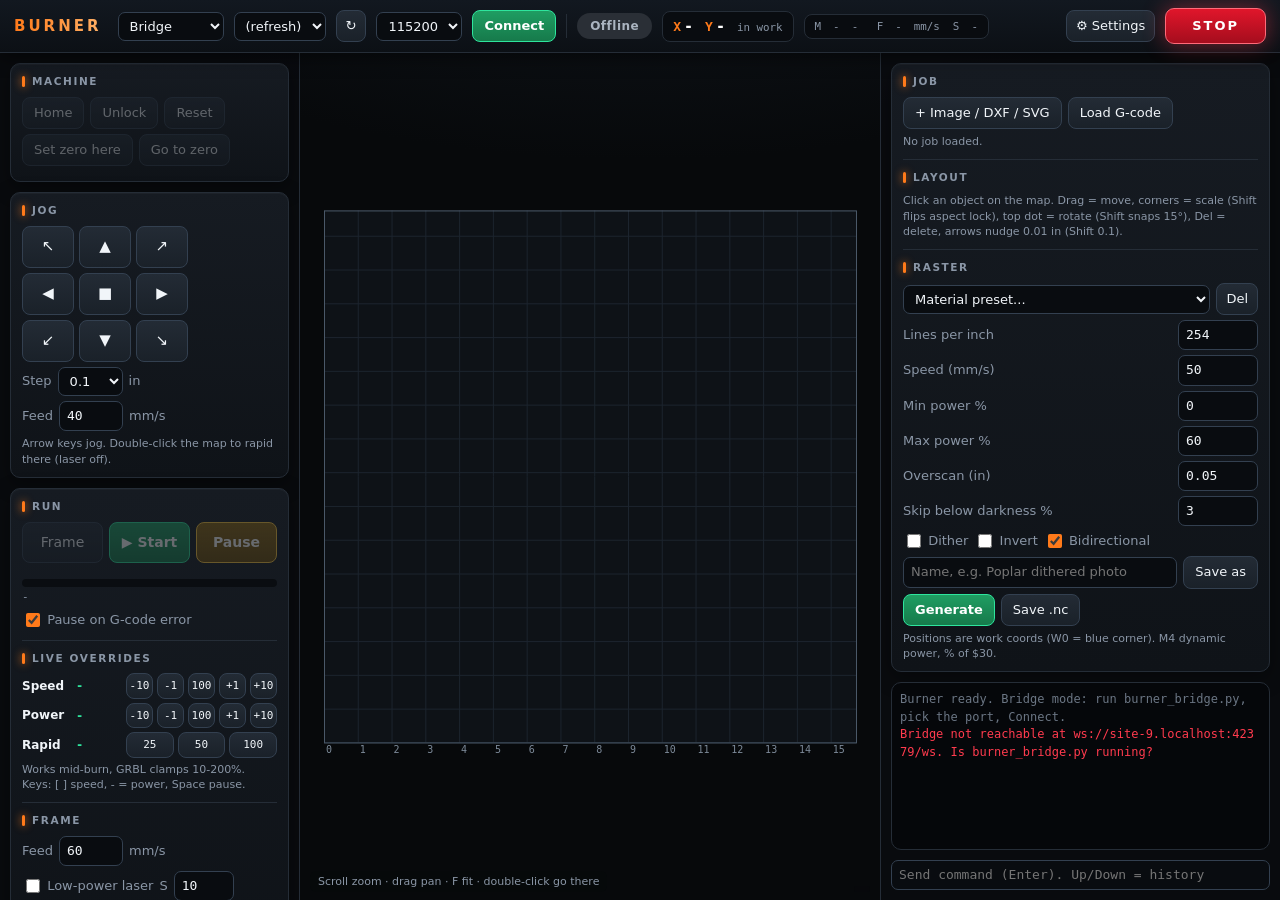
==== commit cef5cad4: "mm/s speeds, settings page with accel/max rate, material presets, restyle Co-Authored-By: Claude Opu" ====
--- a/burner.html
+++ b/burner.html
@@ -4,71 +4,105 @@
 <meta charset="utf-8">
 <title>Burner - GRBL laser sender</title>
 <style>
-:root{--bg:#101316;--pn:#181d22;--pn2:#1f252b;--ln:#2b333b;--tx:#d9dfe5;--dim:#7c8791;--acc:#ff8a3d;--ok:#4cc38a;--bad:#ff4d4d;--warn:#f5c542;--blu:#5aa9ff}
+:root{
+  --bg:#07090b; --pn:#0f1318; --pn2:#161b22; --pn3:#1d242d; --ln:#252d37; --ln2:#334050;
+  --tx:#f1f5f9; --dim:#8a96a6; --acc:#ff7a1a; --acc2:#ffb066; --ok:#2ee59d; --bad:#ff3b4e; --warn:#ffc83d; --blu:#4db8ff; --cy:#3ce0ff;
+  --r:10px; --mono:ui-monospace,"JetBrains Mono","Fira Code",monospace;
+}
 *{box-sizing:border-box}
 html,body{height:100%}
-body{margin:0;background:var(--bg);color:var(--tx);font:13px/1.35 system-ui,sans-serif;display:grid;grid-template-rows:auto 1fr;overflow:hidden}
-header{display:flex;gap:10px;align-items:center;padding:6px 10px;background:var(--pn);border-bottom:1px solid var(--ln);flex-wrap:wrap}
-header .brand{font-weight:700;color:var(--acc);letter-spacing:.5px}
-main{display:grid;grid-template-columns:270px 1fr 410px;min-height:0}
-.col{overflow:auto;padding:8px;min-height:0}
-.left{border-right:1px solid var(--ln)}
-.right{border-left:1px solid var(--ln);display:flex;flex-direction:column;gap:8px}
-.box{background:var(--pn);border:1px solid var(--ln);border-radius:6px;padding:8px;margin-bottom:8px}
-.box h3{margin:0 0 6px;font-size:11px;text-transform:uppercase;letter-spacing:1px;color:var(--dim)}
-button{background:var(--pn2);color:var(--tx);border:1px solid var(--ln);border-radius:4px;padding:5px 9px;font:inherit;cursor:pointer}
-button:hover:not(:disabled){border-color:var(--acc)}
-button:disabled{opacity:.4;cursor:default}
-button.pri{background:#2b3f2f;border-color:#3d6b4a}
-button.warnb{background:#4a3a14;border-color:#8a6a1a}
-#stopBtn{background:#7a1010;border-color:#c22;color:#fff;font-weight:700;padding:6px 18px}
-#stopBtn:hover{background:#a01515}
-input,select{background:#0c0f12;color:var(--tx);border:1px solid var(--ln);border-radius:4px;padding:4px 5px;font:inherit}
-input[type=number]{width:72px}
-input[type=checkbox]{vertical-align:middle}
+body{margin:0;background:radial-gradient(1200px 600px at 50% -200px,#141a22 0%,var(--bg) 60%);color:var(--tx);font:13px/1.4 Inter,"Segoe UI",system-ui,sans-serif;display:grid;grid-template-rows:auto 1fr;overflow:hidden}
+::-webkit-scrollbar{width:8px;height:8px}::-webkit-scrollbar-thumb{background:#2a333e;border-radius:8px}
+header{display:flex;gap:10px;align-items:center;padding:8px 14px;background:linear-gradient(180deg,#121820,#0c1015);border-bottom:1px solid var(--ln);flex-wrap:wrap;box-shadow:0 4px 18px rgba(0,0,0,.5);z-index:2}
+.brand{font-weight:800;letter-spacing:3px;font-size:15px;background:linear-gradient(90deg,var(--acc),var(--acc2));-webkit-background-clip:text;background-clip:text;color:transparent;margin-right:6px}
+.sep{width:1px;height:24px;background:var(--ln)}
+main{display:grid;grid-template-columns:300px 1fr 400px;min-height:0}
+.col{overflow:auto;padding:10px;min-height:0}
+.left{border-right:1px solid var(--ln);background:rgba(10,13,17,.6)}
+.right{border-left:1px solid var(--ln);display:flex;flex-direction:column;gap:10px;background:rgba(10,13,17,.6)}
+.box{background:linear-gradient(180deg,var(--pn2),var(--pn));border:1px solid var(--ln);border-radius:var(--r);padding:10px 11px;margin-bottom:10px;box-shadow:0 1px 0 rgba(255,255,255,.03) inset,0 6px 20px rgba(0,0,0,.35)}
+.box h3,.sub{margin:0 0 8px;font-size:10.5px;font-weight:700;text-transform:uppercase;letter-spacing:1.6px;color:var(--dim);display:flex;align-items:center;gap:7px}
+.box h3::before,.sub::before{content:"";width:3px;height:11px;border-radius:2px;background:var(--acc);box-shadow:0 0 8px var(--acc)}
+button{background:linear-gradient(180deg,#232b35,#1a2129);color:var(--tx);border:1px solid var(--ln2);border-radius:8px;padding:6px 11px;font:inherit;font-weight:500;cursor:pointer;transition:border-color .12s,background .12s,box-shadow .12s,transform .05s}
+button:hover:not(:disabled){border-color:var(--acc);box-shadow:0 0 0 1px rgba(255,122,26,.25),0 0 14px rgba(255,122,26,.15)}
+button:active:not(:disabled){transform:translateY(1px)}
+button:disabled{opacity:.35;cursor:default}
+button.pri{background:linear-gradient(180deg,#1f9d62,#167a4b);border-color:#2ee59d;color:#fff;font-weight:700}
+button.pri:hover:not(:disabled){box-shadow:0 0 16px rgba(46,229,157,.35)}
+button.warnb{background:linear-gradient(180deg,#8a6512,#6a4c0c);border-color:#ffc83d;color:#fff;font-weight:600}
+button.icon{padding:6px 9px}
+#stopBtn{background:linear-gradient(180deg,#e0162b,#a50d1d);border-color:#ff6b7a;color:#fff;font-weight:800;letter-spacing:2px;padding:8px 26px;border-radius:9px;box-shadow:0 0 22px rgba(255,59,78,.45)}
+#stopBtn:hover{box-shadow:0 0 30px rgba(255,59,78,.7)}
+input,select{background:#090c10;color:var(--tx);border:1px solid var(--ln2);border-radius:7px;padding:5px 7px;font:inherit;outline:none;transition:border-color .12s,box-shadow .12s}
+input:focus,select:focus{border-color:var(--acc);box-shadow:0 0 0 3px rgba(255,122,26,.18)}
+input[type=number]{width:80px;font-family:var(--mono)}
+input[type=checkbox]{vertical-align:middle;accent-color:var(--acc);width:14px;height:14px}
 label{color:var(--dim)}
-.row{display:flex;gap:6px;align-items:center;flex-wrap:wrap;margin:4px 0}
-.grid2{display:grid;grid-template-columns:1fr auto;gap:4px 6px;align-items:center}
-.badge{padding:3px 9px;border-radius:10px;font-weight:700;background:#333;min-width:64px;text-align:center}
-.st-Idle{background:#1f4d33;color:#9ff0c4}.st-Run{background:#5a3a10;color:#ffd08a}.st-Hold{background:#5a5110;color:#fff08a}
-.st-Alarm{background:#6a1414;color:#ffb3b3}.st-Jog{background:#123a5a;color:#a8d4ff}.st-Home{background:#123a5a;color:#a8d4ff}.st-Door{background:#6a1414;color:#ffb3b3}
-.pos{font:600 14px ui-monospace,monospace}
-.pos small{color:var(--dim);font-weight:400}
+.row{display:flex;gap:6px;align-items:center;flex-wrap:wrap;margin:5px 0}
+.grid2{display:grid;grid-template-columns:1fr auto;gap:5px 8px;align-items:center}
+.badge{padding:4px 12px;border-radius:20px;font-weight:800;font-size:12px;letter-spacing:.5px;background:#2a2f36;color:#aab4c0;min-width:74px;text-align:center;border:1px solid transparent}
+.st-Idle{background:rgba(46,229,157,.14);color:var(--ok);border-color:rgba(46,229,157,.5);box-shadow:0 0 12px rgba(46,229,157,.25)}
+.st-Run{background:rgba(255,122,26,.16);color:var(--acc2);border-color:var(--acc);box-shadow:0 0 14px rgba(255,122,26,.4)}
+.st-Hold{background:rgba(255,200,61,.15);color:var(--warn);border-color:var(--warn)}
+.st-Alarm,.st-Door{background:rgba(255,59,78,.18);color:#ff8a96;border-color:var(--bad);box-shadow:0 0 14px rgba(255,59,78,.4)}
+.st-Jog,.st-Home{background:rgba(77,184,255,.15);color:var(--blu);border-color:var(--blu)}
+.dro{display:flex;gap:12px;align-items:baseline;font-family:var(--mono);background:#090c10;border:1px solid var(--ln);border-radius:8px;padding:4px 10px}
+.dro b{font-size:15px;color:#fff;font-weight:700}
+.dro i{font-style:normal;color:var(--acc);font-weight:700;margin-right:3px}
+.dro small{color:var(--dim)}
+.pos{font:700 14px var(--mono)}
 #mapWrap{position:relative;min-width:0;min-height:0}
 #map{position:absolute;inset:0;width:100%;height:100%;cursor:crosshair}
-#mapHint{position:absolute;left:8px;bottom:6px;color:var(--dim);font-size:11px;pointer-events:none}
-#hover{position:absolute;right:8px;bottom:6px;color:var(--dim);font:11px ui-monospace,monospace;pointer-events:none}
-.jog{display:grid;grid-template-columns:repeat(3,44px);gap:4px;justify-content:start}
-.jog button{height:38px;padding:0}
-#console{flex:1;min-height:120px;overflow:auto;background:#0a0d10;border:1px solid var(--ln);border-radius:6px;padding:6px;font:12px/1.35 ui-monospace,monospace;white-space:pre-wrap;word-break:break-all}
-#console .bad{color:var(--bad)}#console .warn{color:var(--warn)}#console .dim{color:var(--dim)}#console .acc{color:var(--acc)}#console .tx{color:var(--blu)}
-#cmd{width:100%}
-progress{width:100%;height:10px}
-#alarmBar{display:none;background:#6a1414;color:#fff;padding:6px 10px;border-radius:6px;margin-bottom:8px}
-#alarmBar button{margin-left:8px}
+#mapHint{position:absolute;left:10px;bottom:8px;color:var(--dim);font-size:11px;pointer-events:none;background:rgba(7,9,11,.7);padding:3px 8px;border-radius:6px}
+#hover{position:absolute;right:10px;bottom:8px;color:var(--tx);font:11px var(--mono);pointer-events:none;background:rgba(7,9,11,.7);padding:3px 8px;border-radius:6px}
+.jog{display:grid;grid-template-columns:repeat(3,52px);gap:5px;justify-content:start}
+.jog button{height:42px;padding:0;font-size:15px}
+#console{flex:1;min-height:120px;overflow:auto;background:#05070a;border:1px solid var(--ln);border-radius:var(--r);padding:8px;font:12px/1.45 var(--mono);white-space:pre-wrap;word-break:break-all}
+#console .bad{color:var(--bad)}#console .warn{color:var(--warn)}#console .dim{color:#6b7684}#console .acc{color:var(--acc2)}#console .tx{color:var(--blu)}
+#cmd{width:100%;font-family:var(--mono)}
+progress{width:100%;height:8px;-webkit-appearance:none;appearance:none;border:0;border-radius:6px;background:#0a0d11;overflow:hidden}
+progress::-webkit-progress-bar{background:#0a0d11}
+progress::-webkit-progress-value{background:linear-gradient(90deg,var(--acc),var(--acc2));box-shadow:0 0 10px var(--acc)}
+progress::-moz-progress-bar{background:linear-gradient(90deg,var(--acc),var(--acc2))}
+#alarmBar{display:none;background:linear-gradient(180deg,#5a0f18,#3d0a10);border:1px solid var(--bad);color:#fff;padding:8px 10px;border-radius:var(--r);margin-bottom:10px;box-shadow:0 0 18px rgba(255,59,78,.35);font-weight:600}
+#alarmBar button{margin:6px 6px 0 0}
 .muted{color:var(--dim);font-size:11px}
-#thumb{max-width:100%;max-height:140px;object-fit:contain;image-rendering:pixelated;background:#fff;display:none;margin-top:6px;border-radius:3px}
-hr{border:0;border-top:1px solid var(--ln);margin:8px 0}
+#thumb{max-width:100%;max-height:140px;object-fit:contain;image-rendering:pixelated;background:#fff;display:none;margin-top:6px;border-radius:6px}
+hr{border:0;border-top:1px solid var(--ln);margin:10px 0}
+.runbar{display:grid;grid-template-columns:1fr 1fr 1fr;gap:6px}
+.runbar button{padding:10px 0;font-size:14px}
+.ov{display:grid;grid-template-columns:50px 46px repeat(5,1fr);gap:4px;align-items:center;margin:4px 0}
+.ov b{font-size:12px}.ov .pos{font-size:12px;color:var(--ok)}
+.ov button{padding:4px 0;font-size:11px;font-family:var(--mono)}
+.ov3{grid-template-columns:50px 46px repeat(3,1fr)}
+/* settings modal */
+#settingsModal{position:fixed;inset:0;background:rgba(0,0,0,.65);backdrop-filter:blur(4px);display:none;align-items:center;justify-content:center;z-index:10}
+#settingsModal.open{display:flex}
+.modal{width:min(720px,94vw);max-height:90vh;overflow:auto;background:linear-gradient(180deg,#141a21,#0d1116);border:1px solid var(--ln2);border-radius:14px;padding:18px 20px;box-shadow:0 30px 80px rgba(0,0,0,.7)}
+.modal h2{margin:0 0 14px;font-size:16px;letter-spacing:1px;display:flex;justify-content:space-between;align-items:center}
+.mgrid{display:grid;grid-template-columns:1fr 1fr;gap:12px}
+@media (max-width:700px){.mgrid{grid-template-columns:1fr}}
 </style>
 </head>
 <body>
 <header>
   <span class="brand">BURNER</span>
   <select id="mode" title="Bridge = burner_bridge.py (any browser). Web Serial = Chrome/Firefox built-in."><option value="bridge">Bridge</option><option value="webserial">Web Serial</option></select>
-  <select id="portSel" style="max-width:260px"><option value="">(refresh)</option></select>
-  <button id="portRefresh" title="Refresh port list">&#8635;</button>
+  <select id="portSel" style="max-width:240px"><option value="">(refresh)</option></select>
+  <button id="portRefresh" class="icon" title="Refresh port list">&#8635;</button>
   <select id="baud"><option>115200</option><option>250000</option><option>230400</option><option>57600</option><option>9600</option></select>
   <button id="connBtn" class="pri">Connect</button>
+  <span class="sep"></span>
   <span id="stateBadge" class="badge">Offline</span>
-  <span class="pos">W X <span id="wx">-</span> Y <span id="wy">-</span> <small>in</small></span>
-  <span class="pos"><small>M X <span id="mx">-</span> Y <span id="my">-</span> in &nbsp;F <span id="fs">-</span> S <span id="ss">-</span></small></span>
+  <span class="dro"><span><i>X</i><b id="wx">-</b></span><span><i>Y</i><b id="wy">-</b></span><small>in work</small></span>
+  <span class="dro"><small>M</small><small id="mx">-</small><small id="my">-</small><small>&nbsp;F</small><small id="fs">-</small><small>mm/s &nbsp;S</small><small id="ss">-</small></span>
   <span style="flex:1"></span>
-  <span class="muted">Esc = STOP</span>
-  <button id="stopBtn" title="Feed hold, then soft reset. Laser off, job killed, no reboot.">STOP</button>
+  <button id="gearBtn" class="icon" title="Settings">&#9881; Settings</button>
+  <button id="stopBtn" title="Feed hold, then soft reset. Laser off, job killed, no reboot. (Esc)">STOP</button>
 </header>
 <main>
   <div class="col left">
-    <div id="alarmBar">ALARM: commands locked. <button id="alarmUnlock">Unlock ($X)</button><button id="alarmHome">Home ($H)</button></div>
+    <div id="alarmBar">ALARM: commands locked.<br><button id="alarmUnlock">Unlock ($X)</button><button id="alarmHome">Home ($H)</button></div>
     <div class="box">
       <h3>Machine</h3>
       <div class="row">
@@ -82,7 +116,7 @@
       </div>
     </div>
     <div class="box">
-      <h3>Jog (arrow keys too)</h3>
+      <h3>Jog</h3>
       <div class="jog">
         <button data-j="-1,1">&#8598;</button><button data-j="0,1">&#9650;</button><button data-j="1,1">&#8599;</button>
         <button data-j="-1,0">&#9664;</button><button id="jogCancel" title="Cancel jog">&#9632;</button><button data-j="1,0">&#9654;</button>
@@ -93,36 +127,39 @@
         <select id="jogStep"><option>0.01</option><option>0.05</option><option selected>0.1</option><option>0.25</option><option>0.5</option><option>1</option><option>2</option><option>5</option></select>
         <label>in</label>
       </div>
-      <div class="row"><label>Feed</label><input id="jogFeed" type="number" value="100" step="10"><label>in/min</label></div>
-      <div class="muted">Double-click the map to rapid there (laser off).</div>
+      <div class="row"><label>Feed</label><input id="jogFeedS" type="number" value="40" step="5" style="width:64px"><label>mm/s</label></div>
+      <div class="muted">Arrow keys jog. Double-click the map to rapid there (laser off).</div>
     </div>
     <div class="box">
-      <h3>Bed</h3>
-      <div class="grid2">
-        <label>Width (in)</label><input id="bedW" type="number" step="0.125" value="15.75">
-        <label>Height (in)</label><input id="bedH" type="number" step="0.125" value="15.75">
-        <label>Machine X at bed left (in)</label><input id="bedX0" type="number" step="0.125" value="0">
-        <label>Machine Y at bed bottom (in)</label><input id="bedY0" type="number" step="0.125" value="0">
+      <h3>Run</h3>
+      <div class="runbar">
+        <button id="frameBtn">Frame</button>
+        <button id="startBtn" class="pri">&#9654; Start</button>
+        <button id="pauseBtn" class="warnb">Pause</button>
       </div>
-      <div class="muted" style="margin-top:4px">Set these to your Ortur's real travel. If homing makes MPos negative, set the offsets negative to match.</div>
-    </div>
-    <div class="box">
-      <h3>Frame</h3>
-      <div class="row"><label>Feed</label><input id="frameFeed" type="number" value="150" step="10"><label>in/min</label></div>
-      <div class="row"><label><input id="frameLaser" type="checkbox"> Low-power laser while framing</label></div>
-      <div class="row"><label>Frame S</label><input id="frameS" type="number" value="10" step="1"><span class="muted">of $30 max</span></div>
-      <div class="muted">Keep frame S low enough that it can't mark the work. Goggles on.</div>
-    </div>
-    <div class="box">
-      <h3>Controller</h3>
-      <div id="ctlInfo" class="muted">Not connected.</div>
-      <div class="row"><button id="settingsBtn">Read $$</button><button id="resyncBtn" title="Clear the sender's buffer count if it ever desyncs">Resync buffer</button></div>
+      <div style="margin-top:8px"><progress id="prog" value="0" max="1"></progress></div>
+      <div id="progTxt" class="muted" style="font-family:var(--mono)">-</div>
+      <div class="row"><label><input id="haltErr" type="checkbox" checked> Pause on G-code error</label></div>
+      <hr>
+      <div class="sub">Live overrides</div>
+      <div class="ov"><b>Speed</b><span id="ovF" class="pos">-</span>
+        <button data-ov="146">-10</button><button data-ov="148">-1</button><button data-ov="144">100</button><button data-ov="147">+1</button><button data-ov="145">+10</button></div>
+      <div class="ov"><b>Power</b><span id="ovS" class="pos">-</span>
+        <button data-ov="155">-10</button><button data-ov="157">-1</button><button data-ov="153">100</button><button data-ov="156">+1</button><button data-ov="154">+10</button></div>
+      <div class="ov ov3"><b>Rapid</b><span id="ovR" class="pos">-</span>
+        <button data-ov="151">25</button><button data-ov="150">50</button><button data-ov="149">100</button></div>
+      <div class="muted">Works mid-burn, GRBL clamps 10-200%. Keys: [ ] speed, - = power, Space pause.</div>
+      <hr>
+      <div class="sub">Frame</div>
+      <div class="row"><label>Feed</label><input id="frameFeedS" type="number" value="60" step="5" style="width:64px"><label>mm/s</label></div>
+      <div class="row"><label><input id="frameLaser" type="checkbox"> Low-power laser</label><label>S</label><input id="frameS" type="number" value="10" step="1" style="width:60px"></div>
+      <div class="muted">Keep frame S too low to mark the work. Goggles on.</div>
     </div>
   </div>
 
   <div id="mapWrap">
     <canvas id="map"></canvas>
-    <div id="mapHint">Scroll = zoom, drag = pan, F = fit, double-click = go there</div>
+    <div id="mapHint">Scroll zoom &middot; drag pan &middot; F fit &middot; double-click go there</div>
     <div id="hover"></div>
   </div>
 
@@ -130,8 +167,8 @@
     <div class="box" style="margin:0">
       <h3>Job</h3>
       <div class="row">
+        <button id="loadImgBtn">+ Image / DXF / SVG</button>
         <button id="loadGcBtn">Load G-code</button>
-        <button id="loadImgBtn">Add image / DXF / SVG</button>
         <input id="gcFile" type="file" accept=".nc,.gcode,.gc,.ngc,.tap,.txt" hidden>
         <input id="imgFile" type="file" accept="image/*,.svg,.dxf" multiple hidden>
       </div>
@@ -139,10 +176,10 @@
       <div id="layoutNote" class="muted" style="color:var(--warn);display:none">Layout changed. It regenerates on Start or Frame.</div>
       <div id="rasterBox">
         <hr>
-        <h3 style="margin:0 0 4px;font-size:11px;letter-spacing:1px;color:var(--dim)">LAYOUT</h3>
-        <div id="objNone" class="muted">Load an image, then click it on the map. Drag = move, corners = scale (Shift flips aspect lock), top dot = rotate (Shift snaps 15&deg;), Del = delete, arrows nudge 0.01 in (Shift 0.1).</div>
+        <div class="sub">Layout</div>
+        <div id="objNone" class="muted">Click an object on the map. Drag = move, corners = scale (Shift flips aspect lock), top dot = rotate (Shift snaps 15&deg;), Del = delete, arrows nudge 0.01 in (Shift 0.1).</div>
         <div id="objBox" style="display:none">
-          <div id="objName" style="font-weight:600;margin-bottom:4px;word-break:break-all"></div>
+          <div id="objName" style="font-weight:700;margin-bottom:6px;word-break:break-all;color:var(--acc2)"></div>
           <div class="grid2">
             <label>Center X (in)</label><input id="oX" type="number" step="0.01">
             <label>Center Y (in)</label><input id="oY" type="number" step="0.01">
@@ -151,55 +188,84 @@
             <label>Rotate (deg)</label><input id="oR" type="number" step="1">
           </div>
           <div class="row"><label><input id="oLock" type="checkbox" checked> Lock aspect</label></div>
-          <div id="vecProps" class="grid2" style="display:none">
-            <label>Vector power %</label><input id="vP" type="number" step="1">
-            <label>Vector speed (in/min)</label><input id="vF" type="number" step="1">
-            <label>Passes</label><input id="vN" type="number" step="1" min="1">
+          <div id="vecProps" style="display:none">
+            <div class="row"><select id="vPreset" style="flex:1"></select><button id="vPresetDel" class="icon" title="Delete this preset">Del</button></div>
+            <div class="grid2">
+              <label>Vector power %</label><input id="vP" type="number" step="1">
+              <label>Vector speed (mm/s)</label><input id="vF" type="number" step="1">
+              <label>Passes</label><input id="vN" type="number" step="1" min="1">
+            </div>
+            <div class="row"><input id="vPresetName" placeholder="Name, e.g. Poplar score lines" style="flex:1"><button id="vSaveAs">Save as</button></div>
           </div>
-          <div class="row"><button id="cropBtn">Crop</button><button id="uncropBtn">Uncrop</button><button id="dupBtn">Duplicate</button><button id="toZeroBtn" title="Put the bottom-left corner on work zero">Move to W0</button><button id="delBtn" class="warnb">Delete</button></div>
+          <div class="row"><button id="cropBtn">Crop</button><button id="uncropBtn">Uncrop</button><button id="dupBtn">Duplicate</button><button id="toZeroBtn" title="Put the bottom-left corner on work zero">To W0</button><button id="delBtn" class="warnb">Delete</button></div>
         </div>
         <hr>
+        <div class="sub">Raster</div>
+        <div class="row"><select id="rPreset" style="flex:1"></select><button id="rPresetDel" class="icon" title="Delete this preset">Del</button></div>
         <div class="grid2">
           <label>Lines per inch</label><input id="rLpi" type="number" step="1" value="254">
-          <label>Speed (in/min)</label><input id="rFeed" type="number" step="10" value="120">
+          <label>Speed (mm/s)</label><input id="rFeedS" type="number" step="5" value="50">
           <label>Min power %</label><input id="rPmin" type="number" step="1" value="0">
           <label>Max power %</label><input id="rPmax" type="number" step="1" value="60">
           <label>Overscan (in)</label><input id="rOver" type="number" step="0.01" value="0.05">
           <label>Skip below darkness %</label><input id="rThresh" type="number" step="1" value="3">
         </div>
         <div class="row">
-          <label><input id="rDither" type="checkbox"> Dither (1-bit)</label>
+          <label><input id="rDither" type="checkbox"> Dither</label>
           <label><input id="rInvert" type="checkbox"> Invert</label>
           <label><input id="rBidir" type="checkbox" checked> Bidirectional</label>
         </div>
-        <div class="row"><button id="genBtn" class="pri">Generate layout</button><button id="saveGcBtn">Save .nc</button></div>
+        <div class="row"><input id="rPresetName" placeholder="Name, e.g. Poplar dithered photo" style="flex:1"><button id="rSaveAs">Save as</button></div>
+        <div class="row"><button id="genBtn" class="pri">Generate</button><button id="saveGcBtn">Save .nc</button></div>
         <img id="thumb" alt="">
-        <div class="muted">Positions are work coordinates (W0 = blue corner on the map). M4 dynamic power. Power % is of $30.</div>
+        <div class="muted">Positions are work coords (W0 = blue corner). M4 dynamic power, % of $30.</div>
       </div>
-      <hr>
-      <div class="row">
-        <button id="frameBtn">Frame</button>
-        <button id="startBtn" class="pri">Start</button>
-        <button id="pauseBtn" class="warnb">Pause</button>
-        <label><input id="haltErr" type="checkbox" checked> Pause on error</label>
-      </div>
-      <div class="box" style="margin:6px 0;background:var(--pn2)">
-        <h3>Live overrides (work mid-burn)</h3>
-        <div class="row"><b style="width:52px">Speed</b><span id="ovF" class="pos" style="width:48px">-</span>
-          <button data-ov="146">-10</button><button data-ov="148">-1</button><button data-ov="144">100</button><button data-ov="147">+1</button><button data-ov="145">+10</button></div>
-        <div class="row"><b style="width:52px">Power</b><span id="ovS" class="pos" style="width:48px">-</span>
-          <button data-ov="155">-10</button><button data-ov="157">-1</button><button data-ov="153">100</button><button data-ov="156">+1</button><button data-ov="154">+10</button></div>
-        <div class="row"><b style="width:52px">Rapid</b><span id="ovR" class="pos" style="width:48px">-</span>
-          <button data-ov="151">25</button><button data-ov="150">50</button><button data-ov="149">100</button></div>
-        <div class="muted">GRBL clamps speed and power to 10-200%. Keys: [ ] speed -/+10, - = power -/+10, Space pause/resume.</div>
-      </div>
-      <progress id="prog" value="0" max="1"></progress>
-      <div id="progTxt" class="muted">-</div>
     </div>
     <div id="console"></div>
     <input id="cmd" placeholder="Send command (Enter). Up/Down = history" autocomplete="off">
   </div>
 </main>
+
+<div id="settingsModal">
+  <div class="modal">
+    <h2>Settings <button id="closeSettings" class="icon">&#10005;</button></h2>
+    <div class="mgrid">
+      <div class="box">
+        <h3>Bed</h3>
+        <div class="grid2">
+          <label>Width (in)</label><input id="bedW" type="number" step="0.125" value="15.75">
+          <label>Height (in)</label><input id="bedH" type="number" step="0.125" value="15.75">
+          <label>Machine X at bed left (in)</label><input id="bedX0" type="number" step="0.125" value="0">
+          <label>Machine Y at bed bottom (in)</label><input id="bedY0" type="number" step="0.125" value="0">
+        </div>
+        <div class="row"><button id="useTravelBtn">Use controller travel ($130/$131)</button></div>
+        <div class="muted">If homing makes MPos negative, set the offsets negative to match.</div>
+      </div>
+      <div class="box">
+        <h3>Motion (controller)</h3>
+        <div class="grid2">
+          <label>X accel (mm/s&sup2;) $120</label><input id="accX" type="number" step="50">
+          <label>Y accel (mm/s&sup2;) $121</label><input id="accY" type="number" step="50">
+          <label>X max rate (mm/s) $110</label><input id="maxX" type="number" step="5">
+          <label>Y max rate (mm/s) $111</label><input id="maxY" type="number" step="5">
+        </div>
+        <div class="row"><button id="writeCfgBtn" class="warnb">Write to controller</button></div>
+        <div class="muted">Read from $$ on connect. Writing saves to the board's EEPROM. Too much accel = skipped steps and a shifted burn, so creep up on it.</div>
+      </div>
+      <div class="box" style="grid-column:1/-1">
+        <h3>Controller</h3>
+        <div id="ctlInfo" class="muted">Not connected.</div>
+        <div class="row"><button id="settingsBtn">Read $$</button><button id="resyncBtn" title="Clear the sender's buffer count if it ever desyncs">Resync buffer</button></div>
+      </div>
+      <div class="box" style="grid-column:1/-1">
+        <h3>Material presets</h3>
+        <div id="presetList" class="muted">None saved yet.</div>
+        <div class="row"><button id="presetExport">Export presets</button><button id="presetImport">Import presets</button><input id="presetFile" type="file" accept=".json" hidden></div>
+        <div class="muted">Presets live in this browser. Export them for backup or to move machines.</div>
+      </div>
+    </div>
+  </div>
+</div>
 
 <script id="core">
 // ---------- Pure logic (no DOM) ----------
@@ -355,7 +421,7 @@
 const ALM = {1:'Hard limit hit. Position lost, rehome.',2:'Soft limit: target outside machine travel.',3:'Reset while moving. Position lost, rehome or $X.',6:'Homing failed: reset during cycle.',7:'Homing failed: door opened.',8:'Homing failed: pull-off did not clear switch.',9:'Homing failed: switch not found.'};
 
 // ---------- persisted settings ----------
-const PERSIST = ['mode','baud','jogStep','jogFeed','bedW','bedH','bedX0','bedY0','frameFeed','frameS','rLpi','rFeed','rPmin','rPmax','rOver','rThresh','rDither','rInvert','rBidir','haltErr'];
+const PERSIST = ['mode','baud','jogStep','jogFeedS','bedW','bedH','bedX0','bedY0','frameFeedS','frameS','rLpi','rFeedS','rPmin','rPmax','rOver','rThresh','rDither','rInvert','rBidir','haltErr'];
 function loadPrefs(){ try{ const p = JSON.parse(localStorage.getItem('burner.prefs')||'{}'); for(const k of PERSIST){ if(p[k]===undefined) continue; const el=$(k); if(el.type==='checkbox') el.checked=p[k]; else el.value=p[k]; } }catch{} }
 function savePrefs(){ try{ const p={}; for(const k of PERSIST){ const el=$(k); p[k]= el.type==='checkbox'?el.checked:el.value; } localStorage.setItem('burner.prefs',JSON.stringify(p)); }catch{} }
 loadPrefs();
@@ -551,6 +617,7 @@
   if(settings[130]) parts.push('travel '+(+settings[130]/MM).toFixed(2)+' x '+(+settings[131]/MM).toFixed(2)+' in');
   parts.push('RX buffer '+rxSize);
   $('ctlInfo').innerHTML = parts.join('<br>');
+  fillMotion();
   if(settings[13]==='1') log('Controller reports in inches ($13=1). This sender expects mm. Send $13=0.','warn');
 }
 function smax(){ return +(settings[30]||1000); }
@@ -611,7 +678,7 @@
   if(layoutStale && !generateLayout()) return;
   if(!job.prev){ log('Load a job first','warn'); return; }
   const b = job.prev.burn || job.prev.all; if(!b) return;
-  const f = (+$('frameFeed').value||150)*MM;
+  const f = (+$('frameFeedS').value||60)*60;
   const L = $('frameLaser').checked;
   const S = Math.max(0, Math.min(smax(), +$('frameS').value||0));
   const p = (x,y)=>'X'+fmt(x)+' Y'+fmt(y);
@@ -684,8 +751,8 @@
   for(const p of polys) for(let i=0;i<p.length;i+=2){ x0=Math.min(x0,p[i]); x1=Math.max(x1,p[i]); y0=Math.min(y0,p[i+1]); y1=Math.max(y1,p[i+1]); pts++; }
   for(const p of polys) for(let i=0;i<p.length;i+=2){ p[i]-=x0; p[i+1]-=y0; }
   const w=Math.max(x1-x0,0.01), h=Math.max(y1-y0,0.01);
-  addObj({type:'vec', name, polys, cx:0, cy:0, cw:w, ch:h, sx:1, sy:1, power:100, feed:20, passes:1});
-  log('Vector '+name+': '+polys.length+' paths, '+pts+' pts, '+(w/MM).toFixed(3)+' x '+(h/MM).toFixed(3)+' in. Default 100% / 20 in/min / 1 pass, dial it in on scrap.','dim');
+  addObj({type:'vec', name, polys, cx:0, cy:0, cw:w, ch:h, sx:1, sy:1, power:100, feed:8, passes:1});
+  log('Vector '+name+': '+polys.length+' paths, '+pts+' pts, '+(w/MM).toFixed(3)+' x '+(h/MM).toFixed(3)+' in. Default 100% / 8 mm/s / 1 pass, dial it in on scrap.','dim');
 }
 
 // Douglas-Peucker on flat [x,y,...]
@@ -849,15 +916,15 @@
   $('cropBtn').disabled = !im; $('uncropBtn').disabled = !im;
   $('cropBtn').textContent = cropMode ? 'Done cropping' : 'Crop';
   $('vecProps').style.display = im ? 'none' : '';
-  if(!im){ set('vP',sel.power); set('vF',sel.feed); set('vN',sel.passes); }
+  if(!im){ set('vP',sel.power); set('vF',sel.feed); set('vN',sel.passes); fillPresetSel('vPreset','vector', sel.preset||''); }
 }
 const numIn=(id,fn)=>$(id).addEventListener('change',()=>{ const v=parseFloat($(id).value); if(sel && isFinite(v)){ fn(v); layoutChanged(); } });
 numIn('oX',v=>sel.x=v*MM); numIn('oY',v=>sel.y=v*MM); numIn('oR',v=>sel.rot=v);
 numIn('oW',v=>{ if(v<=0) return; const f=v*MM/oW(sel); sel.sx*=f; if($('oLock').checked) sel.sy*=f; });
 numIn('oH',v=>{ if(v<=0) return; const f=v*MM/oH(sel); sel.sy*=f; if($('oLock').checked) sel.sx*=f; });
-numIn('vP',v=>sel.power=Math.max(0,Math.min(100,v)));
-numIn('vF',v=>sel.feed=Math.max(0.1,v));
-numIn('vN',v=>sel.passes=Math.max(1,Math.round(v)));
+numIn('vP',v=>{ sel.power=Math.max(0,Math.min(100,v)); sel.preset=''; });
+numIn('vF',v=>{ sel.feed=Math.max(0.1,v); sel.preset=''; });
+numIn('vN',v=>{ sel.passes=Math.max(1,Math.round(v)); sel.preset=''; });
 $('cropBtn').onclick=()=>{ if(sel&&sel.type==='img'){ cropMode=!cropMode; syncProps(); dirty=true; } };
 $('uncropBtn').onclick=()=>{
   if(!sel||sel.type!=='img') return; const o=sel;
@@ -935,13 +1002,14 @@
     for(let i=0;i<dark.length;i++){ const v=255-Math.round(Math.max(0,Math.min(1,dark[i]))*255); t.data[i*4]=t.data[i*4+1]=t.data[i*4+2]=v; t.data[i*4+3]=255; }
     g.putImageData(t,0,0); $('thumb').src=c.toDataURL(); $('thumb').style.display='block';
     const SM=smax();
-    lines.push(...Core.rasterGcode(dark,cols,rows,{
-      pitch:p, feed:(+$('rFeed').value||100)*MM, smin:SM*(+$('rPmin').value||0)/100, smax:SM*(+$('rPmax').value||0)/100,
-      over:(+$('rOver').value||0)*MM, thresh:(+$('rThresh').value||0)/100, bidir:$('rBidir').checked, ox:B.x0, oy:B.y1-rows*p }));
+    const rg=Core.rasterGcode(dark,cols,rows,{
+      pitch:p, feed:(+$('rFeedS').value||50)*60, smin:SM*(+$('rPmin').value||0)/100, smax:SM*(+$('rPmax').value||0)/100,
+      over:(+$('rOver').value||0)*MM, thresh:(+$('rThresh').value||0)/100, bidir:$('rBidir').checked, ox:B.x0, oy:B.y1-rows*p });
+    for(let i=0;i<rg.length;i++) lines.push(rg[i]);
     pitch=p;
   } else $('thumb').style.display='none';
   for(const o of vecs){
-    const S=Math.round(smax()*o.power/100), F=o.feed*MM;
+    const S=Math.round(smax()*o.power/100), F=o.feed*60;
     const polys=nnOrder(o.polys.map(pl=>{ const r=[]; for(let i=0;i<pl.length;i+=2){ const [x,y]=toWorld(o,(pl[i]-o.cw/2)*o.sx,(pl[i+1]-o.ch/2)*o.sy); r.push(x,y); } return r; }));
     lines.push('; vector '+o.name+' S'+S+' F'+fmt(F)+' x'+o.passes, 'M4 S'+S, 'G1 F'+fmt(F));
     for(let k=0;k<o.passes;k++) for(const p of polys){
@@ -960,6 +1028,79 @@
   const a = document.createElement('a');
   a.href = URL.createObjectURL(new Blob([job.lines.join('\n')+'\n'],{type:'text/plain'}));
   a.download = (job.name.replace(/[^\w.-]+/g,'_')||'job')+'.nc'; a.click();
+};
+
+// ---------- material presets ----------
+const PRE_KEY='burner.presets';
+let presets=[]; try{ presets=JSON.parse(localStorage.getItem(PRE_KEY)||'[]'); }catch{}
+function savePresets(){ try{ localStorage.setItem(PRE_KEY, JSON.stringify(presets)); }catch(e){ log('Could not save presets: '+e.message,'bad'); } listPresets(); }
+const RFIELDS=['rLpi','rFeedS','rPmin','rPmax','rOver','rThresh','rDither','rInvert','rBidir'];
+function fillPresetSel(id,type,pick){
+  const el=$(id), cur=pick!==undefined?pick:el.value; el.innerHTML='<option value="">Material preset...</option>';
+  presets.filter(p=>p.type===type).sort((a,b)=>a.name.localeCompare(b.name)).forEach(p=>{ const o=document.createElement('option'); o.value=p.name; o.textContent=p.name; el.appendChild(o); });
+  el.value=[...el.options].some(o=>o.value===cur)?cur:'';
+}
+function rasterDesc(v){ return v.rLpi+' lpi, '+v.rFeedS+' mm/s, '+v.rPmin+'-'+v.rPmax+'%'+(v.rDither?', dithered':'')+(v.rInvert?', inverted':''); }
+function listPresets(){
+  fillPresetSel('rPreset','raster'); fillPresetSel('vPreset','vector');
+  $('presetList').innerHTML = presets.length ? presets.map(p=>'<div><b style="color:var(--tx)">'+p.name.replace(/</g,'&lt;')+'</b> <span>('+p.type+': '+(p.type==='raster'?rasterDesc(p.v):p.v.power+'%, '+p.v.feed+' mm/s, '+p.v.passes+' pass'+(p.v.passes>1?'es':''))+')</span></div>').join('') : 'None saved yet.';
+}
+function upsert(type,name,v){
+  const i=presets.findIndex(p=>p.type===type&&p.name===name);
+  if(i>=0) presets[i].v=v; else presets.push({type,name,v});
+  savePresets(); log((i>=0?'Updated':'Saved')+' '+type+' preset "'+name+'"','acc');
+}
+$('rSaveAs').onclick=()=>{
+  const name=$('rPresetName').value.trim(); if(!name){ log('Type a name for the preset first','warn'); $('rPresetName').focus(); return; }
+  const v={}; for(const id of RFIELDS){ const el=$(id); v[id]= el.type==='checkbox'?el.checked:+el.value; }
+  upsert('raster',name,v); fillPresetSel('rPreset','raster',name); $('rPresetName').value='';
+};
+$('rPreset').onchange=()=>{
+  const p=presets.find(p=>p.type==='raster'&&p.name===$('rPreset').value); if(!p) return;
+  for(const id of RFIELDS){ if(p.v[id]===undefined) continue; const el=$(id); if(el.type==='checkbox') el.checked=p.v[id]; else el.value=p.v[id]; }
+  savePrefs(); if(objs.some(o=>o.type==='img')) layoutChanged(); log('Raster preset: '+p.name+' ('+rasterDesc(p.v)+')','dim');
+};
+$('rPresetDel').onclick=()=>{ const n=$('rPreset').value; if(!n) return; presets=presets.filter(p=>!(p.type==='raster'&&p.name===n)); savePresets(); log('Deleted raster preset "'+n+'"','dim'); };
+$('vSaveAs').onclick=()=>{
+  if(!sel||sel.type!=='vec') return;
+  const name=$('vPresetName').value.trim(); if(!name){ log('Type a name for the preset first','warn'); $('vPresetName').focus(); return; }
+  upsert('vector',name,{power:sel.power,feed:sel.feed,passes:sel.passes}); fillPresetSel('vPreset','vector',name); $('vPresetName').value='';
+};
+$('vPreset').onchange=()=>{
+  const p=presets.find(p=>p.type==='vector'&&p.name===$('vPreset').value); if(!p||!sel||sel.type!=='vec') return;
+  sel.power=p.v.power; sel.feed=p.v.feed; sel.passes=p.v.passes; sel.preset=p.name; layoutChanged();
+};
+$('vPresetDel').onclick=()=>{ const n=$('vPreset').value; if(!n) return; presets=presets.filter(p=>!(p.type==='vector'&&p.name===n)); savePresets(); };
+$('presetExport').onclick=()=>{
+  const a=document.createElement('a'); a.href=URL.createObjectURL(new Blob([JSON.stringify(presets,null,2)],{type:'application/json'})); a.download='burner-presets.json'; a.click();
+};
+$('presetImport').onclick=()=>$('presetFile').click();
+$('presetFile').onchange=async e=>{
+  const f=e.target.files[0]; if(!f) return;
+  try{ const arr=JSON.parse(await f.text()); let n=0; for(const p of arr) if(p&&p.name&&(p.type==='raster'||p.type==='vector')&&p.v){ const i=presets.findIndex(q=>q.type===p.type&&q.name===p.name); if(i>=0) presets[i]=p; else presets.push(p); n++; } savePresets(); log('Imported '+n+' presets','acc'); }
+  catch(err){ log('Import failed: '+err.message,'bad'); }
+  e.target.value='';
+};
+listPresets();
+RFIELDS.forEach(id=>$(id).addEventListener('change',()=>{ if(objs.some(o=>o.type==='img')) layoutChanged(); }));
+
+// ---------- settings modal ----------
+function openSettings(o){ $('settingsModal').classList.toggle('open', o); if(o) fillMotion(); }
+$('gearBtn').onclick=()=>openSettings(true);
+$('closeSettings').onclick=()=>openSettings(false);
+$('settingsModal').addEventListener('mousedown',e=>{ if(e.target.id==='settingsModal') openSettings(false); });
+const MOTION=[['accX',120,1],['accY',121,1],['maxX',110,1/60],['maxY',111,1/60]];
+function fillMotion(){ for(const [id,n,k] of MOTION){ if(document.activeElement!==$(id)) $(id).value = settings[n]!==undefined ? +(+settings[n]*k).toFixed(2) : ''; } }
+$('writeCfgBtn').onclick=()=>{
+  if(!canCommand()) return;
+  const cmds=[];
+  for(const [id,n,k] of MOTION){ const v=parseFloat($(id).value); if(!isFinite(v)||v<=0) continue; const raw=+(v/k).toFixed(3); if(settings[n]===undefined || Math.abs(+settings[n]-raw)>1e-6) cmds.push('$'+n+'='+raw); }
+  if(!cmds.length){ log('Nothing changed','dim'); return; }
+  queue(...cmds,'$$'); log('Writing '+cmds.join(' '),'warn');
+};
+$('useTravelBtn').onclick=()=>{
+  if(!settings[130]){ log('Read $$ first (connect to the laser)','warn'); return; }
+  $('bedW').value=(+settings[130]/MM).toFixed(3); $('bedH').value=(+settings[131]/MM).toFixed(3); savePrefs(); fitView();
 };
 
 // ---------- buttons ----------
@@ -980,7 +1121,7 @@
 $('jogCancel').onclick = ()=>{ if(connected) rt(0x85); };
 function jog(dx,dy){
   if(!canCommand()) return;
-  const s = +$('jogStep').value*MM, f=(+$('jogFeed').value||100)*MM;
+  const s = +$('jogStep').value*MM, f=(+$('jogFeedS').value||40)*60;
   queue('$J=G91 G21'+(dx?' X'+fmt(dx*s):'')+(dy?' Y'+fmt(dy*s):'')+' F'+fmt(f));
 }
 document.querySelectorAll('[data-ov]').forEach(b=>b.onclick=()=>{ if(connected) rt(+b.dataset.ov); });
@@ -997,7 +1138,7 @@
   else if(e.key==='ArrowDown'){ if(hi<hist.length-1){ hi++; $('cmd').value=hist[hi]; } else { hi=hist.length; $('cmd').value=''; } e.preventDefault(); }
 });
 document.addEventListener('keydown', e=>{
-  if(e.key==='Escape'){ stopAll(); if(cropMode){ cropMode=false; } else if(sel){ sel=null; } syncProps(); dirty=true; e.preventDefault(); return; }
+  if(e.key==='Escape'){ openSettings(false); stopAll(); if(cropMode){ cropMode=false; } else if(sel){ sel=null; } syncProps(); dirty=true; e.preventDefault(); return; }
   if(/INPUT|SELECT|TEXTAREA/.test(document.activeElement.tagName)) return;
   const k={ArrowLeft:[-1,0],ArrowRight:[1,0],ArrowUp:[0,1],ArrowDown:[0,-1]}[e.key];
   if(sel && !job.running){
@@ -1020,7 +1161,7 @@
   const k = connected && st.known;
   $('wx').textContent = k?(st.w[0]/MM).toFixed(3):'-'; $('wy').textContent = k?(st.w[1]/MM).toFixed(3):'-';
   $('mx').textContent = k?(st.m[0]/MM).toFixed(3):'-'; $('my').textContent = k?(st.m[1]/MM).toFixed(3):'-';
-  $('fs').textContent = k?Math.round(st.f/MM):'-'; $('ss').textContent = k?Math.round(st.s):'-';
+  $('fs').textContent = k?Math.round(st.f/60):'-'; $('ss').textContent = k?Math.round(st.s):'-';
   const ov = k && st.ov;
   $('ovF').textContent = ov?st.ov[0]+'%':'-'; $('ovR').textContent = ov?st.ov[1]+'%':'-'; $('ovS').textContent = ov?st.ov[2]+'%':'-';
   $('ovF').style.color = ov&&st.ov[0]!==100?'var(--warn)':''; $('ovS').style.color = ov&&st.ov[2]!==100?'var(--warn)':'';
@@ -1048,7 +1189,7 @@
 const cv=$('map'), cx=cv.getContext('2d');
 let jobCv=document.createElement('canvas'), doneCv=document.createElement('canvas');
 let W=0,H=0,DPR=1, vw={x0:0,y0:0,sc:1}, dirty=true, staticKey='', doneSeg=0;
-const BURN_COL='255,138,61', DONE_COL='76,195,138';
+const BURN_COL='255,122,26', DONE_COL='46,229,157';
 
 function bedRect(){ return { x0:(+$('bedX0').value||0)*MM, y0:(+$('bedY0').value||0)*MM, w:(+$('bedW').value||10)*MM, h:(+$('bedH').value||10)*MM }; }
 function resize(){
@@ -1105,14 +1246,14 @@
   const g=cx; g.setTransform(DPR,0,0,DPR,0,0); g.clearRect(0,0,W,H);
   // bed + inch grid
   const b=bedRect();
-  g.fillStyle='#161b20'; g.fillRect(px(b.x0),py(b.y0+b.h),b.w*vw.sc,b.h*vw.sc);
+  g.fillStyle='#0e1217'; g.fillRect(px(b.x0),py(b.y0+b.h),b.w*vw.sc,b.h*vw.sc);
   const step = vw.sc*MM < 12 ? MM*6 : (vw.sc*MM < 25 ? MM*2 : MM);
-  g.strokeStyle='#222a31'; g.lineWidth=1; g.beginPath();
+  g.strokeStyle='#1c242e'; g.lineWidth=1; g.beginPath();
   for(let x=b.x0;x<=b.x0+b.w+0.01;x+=step){ g.moveTo(px(x)+.5,py(b.y0)); g.lineTo(px(x)+.5,py(b.y0+b.h)); }
   for(let y=b.y0;y<=b.y0+b.h+0.01;y+=step){ g.moveTo(px(b.x0),py(y)+.5); g.lineTo(px(b.x0+b.w),py(y)+.5); }
   g.stroke();
-  g.strokeStyle='#3a4550'; g.strokeRect(px(b.x0)+.5,py(b.y0+b.h)+.5,b.w*vw.sc,b.h*vw.sc);
-  g.fillStyle='#55606a'; g.font='10px ui-monospace,monospace';
+  g.strokeStyle='#4a5868'; g.strokeRect(px(b.x0)+.5,py(b.y0+b.h)+.5,b.w*vw.sc,b.h*vw.sc);
+  g.fillStyle='#7d8a99'; g.font='10px ui-monospace,monospace';
   for(let x=b.x0;x<=b.x0+b.w+0.01;x+=step) g.fillText(((x)/MM).toFixed(0), px(x)+2, py(b.y0)+11);
   // job layers
   g.setTransform(1,0,0,1,0,0); if(!(layoutStale && job.fromLayout)){ g.drawImage(jobCv,0,0); g.drawImage(doneCv,0,0); } g.setTransform(DPR,0,0,DPR,0,0);
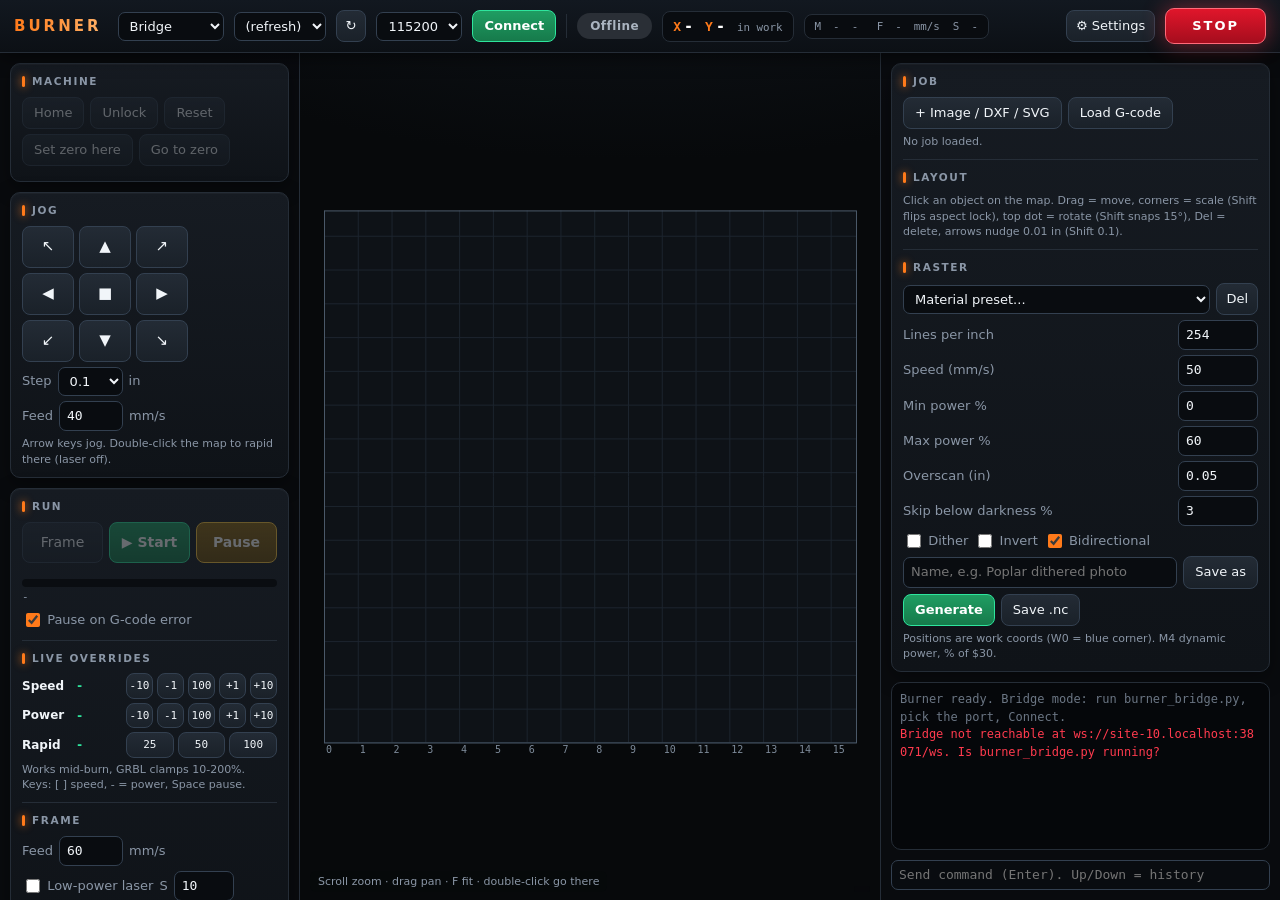
==== commit b73e9d3b: "Per-contour cut/score/fill ops, DXF segment joining, inner-first cut order Co-Authored-By: Claude Op" ====
--- a/burner.html
+++ b/burner.html
@@ -75,6 +75,12 @@
 .ov b{font-size:12px}.ov .pos{font-size:12px;color:var(--ok)}
 .ov button{padding:4px 0;font-size:11px;font-family:var(--mono)}
 .ov3{grid-template-columns:50px 46px repeat(3,1fr)}
+.opbtns button{flex:1;padding:6px 0;font-weight:700}
+.opbtns button[data-op=score]{color:#3ce0ff;border-color:#1f7f95}.opbtns button[data-op=cut]{color:#ff5a6a;border-color:#8f2430}
+.opbtns button[data-op=fill]{color:#2ee59d;border-color:#1c7a57}.opbtns button[data-op=off]{color:#8a96a6}
+.opgrid{display:grid;grid-template-columns:52px 1fr 1fr 1fr;gap:4px 6px;align-items:center;margin:6px 0}
+.opgrid input{width:100%}.opgrid .h{font-size:10px;color:var(--dim);text-transform:uppercase;letter-spacing:1px}
+.opgrid b.score{color:#3ce0ff}.opgrid b.cut{color:#ff5a6a}.opgrid b.fill{color:#2ee59d}
 /* settings modal */
 #settingsModal{position:fixed;inset:0;background:rgba(0,0,0,.65);backdrop-filter:blur(4px);display:none;align-items:center;justify-content:center;z-index:10}
 #settingsModal.open{display:flex}
@@ -189,13 +195,19 @@
           </div>
           <div class="row"><label><input id="oLock" type="checkbox" checked> Lock aspect</label></div>
           <div id="vecProps" style="display:none">
+            <div id="pathInfo" class="muted" style="margin:4px 0"></div>
+            <div class="row opbtns"><button data-op="cut">Cut</button><button data-op="score">Score</button><button data-op="fill">Fill</button><button data-op="off">Off</button></div>
+            <div class="row"><button id="pathAll">Select all contours</button><button id="pathNone">Clear selection</button></div>
+            <div class="opgrid">
+              <span></span><span class="h">Power %</span><span class="h">mm/s</span><span class="h">Passes</span>
+              <b class="cut">Cut</b><input id="op_cut_power" type="number" step="1"><input id="op_cut_feed" type="number" step="0.5"><input id="op_cut_passes" type="number" step="1" min="1">
+              <b class="score">Score</b><input id="op_score_power" type="number" step="1"><input id="op_score_feed" type="number" step="0.5"><input id="op_score_passes" type="number" step="1" min="1">
+              <b class="fill">Fill</b><input id="op_fill_power" type="number" step="1"><input id="op_fill_feed" type="number" step="1"><input id="op_fill_passes" type="number" step="1" min="1">
+            </div>
+            <div class="row"><label>Fill line interval (mm)</label><input id="op_fill_interval" type="number" step="0.01" style="width:70px"></div>
             <div class="row"><select id="vPreset" style="flex:1"></select><button id="vPresetDel" class="icon" title="Delete this preset">Del</button></div>
-            <div class="grid2">
-              <label>Vector power %</label><input id="vP" type="number" step="1">
-              <label>Vector speed (mm/s)</label><input id="vF" type="number" step="1">
-              <label>Passes</label><input id="vN" type="number" step="1" min="1">
-            </div>
-            <div class="row"><input id="vPresetName" placeholder="Name, e.g. Poplar score lines" style="flex:1"><button id="vSaveAs">Save as</button></div>
+            <div class="row"><input id="vPresetName" placeholder="Name, e.g. 1/8 birch ply" style="flex:1"><button id="vSaveAs">Save as</button></div>
+            <div class="muted">Click a contour on the map to pick it, Shift-click to add more. Buttons apply to picked contours (or all if none). Order: fill, score, then cut with smallest contours first so parts drop last.</div>
           </div>
           <div class="row"><button id="cropBtn">Crop</button><button id="uncropBtn">Uncrop</button><button id="dupBtn">Duplicate</button><button id="toZeroBtn" title="Put the bottom-left corner on work zero">To W0</button><button id="delBtn" class="warnb">Delete</button></div>
         </div>
@@ -717,6 +729,8 @@
   o.rot=0; o.x=oW(o)/2+off; o.y=oH(o)/2+off;
   objs.push(o); sel=o; cropMode=false; layoutChanged();
 }
+function defaultOps(){ return { cut:{power:100,feed:5,passes:2}, score:{power:30,feed:20,passes:1}, fill:{power:40,feed:60,passes:1,interval:0.1} }; }
+const OPS=['cut','score','fill'];
 function deleteSel(){ if(!sel) return; objs.splice(objs.indexOf(sel),1); sel=null; cropMode=false; layoutChanged(); }
 
 // ----- loading -----
@@ -744,15 +758,43 @@
     im.src=URL.createObjectURL(f);
   });
 }
+// chain segments whose endpoints touch into single contours (SolidWorks DXF exports a rectangle as 4 LINEs)
+function joinPolys(ps, tol){
+  tol=tol||0.01;
+  const eq=(ax,ay,bx,by)=>Math.abs(ax-bx)<tol&&Math.abs(ay-by)<tol;
+  const rev=q=>{ const r=[]; for(let i=q.length-2;i>=0;i-=2) r.push(q[i],q[i+1]); return r; };
+  const left=ps.map(p=>Array.from(p)), out=[];
+  while(left.length){
+    let cur=left.pop(), grew=true;
+    while(grew){
+      grew=false; const n=cur.length;
+      if(n>=6 && eq(cur[0],cur[1],cur[n-2],cur[n-1])) break;
+      const ex=cur[n-2], ey=cur[n-1], sx=cur[0], sy=cur[1];
+      for(let i=0;i<left.length;i++){
+        const q=left[i], m=q.length;
+        if(eq(ex,ey,q[0],q[1])) cur=cur.concat(q.slice(2));
+        else if(eq(ex,ey,q[m-2],q[m-1])) cur=cur.concat(rev(q).slice(2));
+        else if(eq(sx,sy,q[m-2],q[m-1])) cur=q.concat(cur.slice(2));
+        else if(eq(sx,sy,q[0],q[1])) cur=rev(q).concat(cur.slice(2));
+        else continue;
+        left.splice(i,1); grew=true; break;
+      }
+    }
+    out.push(cur);
+  }
+  return out;
+}
 function addVec(name, polys){
-  polys = polys.filter(p=>p.length>=4);
+  const n0=polys.length;
+  polys = joinPolys(polys.filter(p=>p.length>=4));
+  if(polys.length<n0) log('Joined '+n0+' pieces into '+polys.length+' contours','dim');
   if(!polys.length) throw new Error('no usable geometry found');
   let x0=Infinity,y0=Infinity,x1=-Infinity,y1=-Infinity, pts=0;
   for(const p of polys) for(let i=0;i<p.length;i+=2){ x0=Math.min(x0,p[i]); x1=Math.max(x1,p[i]); y0=Math.min(y0,p[i+1]); y1=Math.max(y1,p[i+1]); pts++; }
   for(const p of polys) for(let i=0;i<p.length;i+=2){ p[i]-=x0; p[i+1]-=y0; }
   const w=Math.max(x1-x0,0.01), h=Math.max(y1-y0,0.01);
-  addObj({type:'vec', name, polys, cx:0, cy:0, cw:w, ch:h, sx:1, sy:1, power:100, feed:8, passes:1});
-  log('Vector '+name+': '+polys.length+' paths, '+pts+' pts, '+(w/MM).toFixed(3)+' x '+(h/MM).toFixed(3)+' in. Default 100% / 8 mm/s / 1 pass, dial it in on scrap.','dim');
+  addObj({type:'vec', name, polys, cx:0, cy:0, cw:w, ch:h, sx:1, sy:1, pathOp:polys.map(()=>'score'), psel:new Set(), set:defaultOps()});
+  log('Vector '+name+': '+polys.length+' paths, '+pts+' pts, '+(w/MM).toFixed(3)+' x '+(h/MM).toFixed(3)+' in. All contours start as Score. Default power/speed are placeholders, dial them in on scrap.','dim');
 }
 
 // Douglas-Peucker on flat [x,y,...]
@@ -916,26 +958,47 @@
   $('cropBtn').disabled = !im; $('uncropBtn').disabled = !im;
   $('cropBtn').textContent = cropMode ? 'Done cropping' : 'Crop';
   $('vecProps').style.display = im ? 'none' : '';
-  if(!im){ set('vP',sel.power); set('vF',sel.feed); set('vN',sel.passes); fillPresetSel('vPreset','vector', sel.preset||''); }
+  if(!im){
+    for(const op of OPS) for(const k of ['power','feed','passes']) set('op_'+op+'_'+k, sel.set[op][k]);
+    set('op_fill_interval', sel.set.fill.interval);
+    const cnt={cut:0,score:0,fill:0,off:0}; sel.pathOp.forEach(o=>cnt[o]++);
+    $('pathInfo').innerHTML = '<b style="color:var(--tx)">'+sel.psel.size+'</b> of '+sel.polys.length+' contours picked &middot; <span style="color:#ff5a6a">cut '+cnt.cut+'</span> &middot; <span style="color:#3ce0ff">score '+cnt.score+'</span> &middot; <span style="color:#2ee59d">fill '+cnt.fill+'</span> &middot; off '+cnt.off;
+    fillPresetSel('vPreset','vector', sel.preset||'');
+  }
 }
 const numIn=(id,fn)=>$(id).addEventListener('change',()=>{ const v=parseFloat($(id).value); if(sel && isFinite(v)){ fn(v); layoutChanged(); } });
 numIn('oX',v=>sel.x=v*MM); numIn('oY',v=>sel.y=v*MM); numIn('oR',v=>sel.rot=v);
 numIn('oW',v=>{ if(v<=0) return; const f=v*MM/oW(sel); sel.sx*=f; if($('oLock').checked) sel.sy*=f; });
 numIn('oH',v=>{ if(v<=0) return; const f=v*MM/oH(sel); sel.sy*=f; if($('oLock').checked) sel.sx*=f; });
-numIn('vP',v=>{ sel.power=Math.max(0,Math.min(100,v)); sel.preset=''; });
-numIn('vF',v=>{ sel.feed=Math.max(0.1,v); sel.preset=''; });
-numIn('vN',v=>{ sel.passes=Math.max(1,Math.round(v)); sel.preset=''; });
+for(const op of OPS){
+  numIn('op_'+op+'_power',v=>{ if(sel.set){ sel.set[op].power=Math.max(0,Math.min(100,v)); sel.preset=''; } });
+  numIn('op_'+op+'_feed',v=>{ if(sel.set){ sel.set[op].feed=Math.max(0.1,v); sel.preset=''; } });
+  numIn('op_'+op+'_passes',v=>{ if(sel.set){ sel.set[op].passes=Math.max(1,Math.round(v)); sel.preset=''; } });
+}
+numIn('op_fill_interval',v=>{ if(sel.set){ sel.set.fill.interval=Math.max(0.02,v); sel.preset=''; } });
+document.querySelectorAll('[data-op]').forEach(b=>b.onclick=()=>{
+  if(!sel||sel.type!=='vec') return;
+  const op=b.dataset.op, idx = sel.psel.size ? [...sel.psel] : sel.polys.map((_,i)=>i);
+  let open=0;
+  for(const i of idx){ if(op==='fill' && !isClosed(sel.polys[i])) { open++; continue; } sel.pathOp[i]=op; }
+  if(open) log(open+' open contour'+(open>1?'s':'')+' skipped for Fill (fill needs closed shapes)','warn');
+  layoutChanged();
+});
+$('pathAll').onclick=()=>{ if(sel&&sel.type==='vec'){ sel.psel=new Set(sel.polys.map((_,i)=>i)); syncProps(); dirty=true; } };
+$('pathNone').onclick=()=>{ if(sel&&sel.type==='vec'){ sel.psel=new Set(); syncProps(); dirty=true; } };
+function isClosed(p){ const n=p.length; return n>=6 && Math.hypot(p[0]-p[n-2],p[1]-p[n-1]) < 0.05; }
 $('cropBtn').onclick=()=>{ if(sel&&sel.type==='img'){ cropMode=!cropMode; syncProps(); dirty=true; } };
 $('uncropBtn').onclick=()=>{
   if(!sel||sel.type!=='img') return; const o=sel;
   const dx=(o.iw/2-(o.cx+o.cw/2))*o.sx, dy=-(o.ih/2-(o.cy+o.ch/2))*o.sy;
   [o.x,o.y]=toWorld(o,dx,dy); o.cx=0; o.cy=0; o.cw=o.iw; o.ch=o.ih; layoutChanged();
 };
-$('dupBtn').onclick=()=>{ if(!sel) return; const c={...sel, x:sel.x+oW(sel)+0.125*MM}; objs.push(c); sel=c; cropMode=false; layoutChanged(); };
+$('dupBtn').onclick=()=>{ if(!sel) return; const c={...sel, x:sel.x+oW(sel)+0.125*MM}; if(sel.type==='vec'){ c.pathOp=sel.pathOp.slice(); c.psel=new Set(); c.set=JSON.parse(JSON.stringify(sel.set)); } objs.push(c); sel=c; cropMode=false; layoutChanged(); };
 $('toZeroBtn').onclick=()=>{ if(!sel) return; const b=layoutBounds([sel]); sel.x-=b.x0; sel.y-=b.y0; layoutChanged(); };
 $('delBtn').onclick=deleteSel;
 
 // ----- drawing on the map -----
+const OPCOL={cut:'#ff3b4e',score:'#3ce0ff',fill:'#2ee59d',off:'rgba(140,150,165,0.35)'};
 function drawObjs(g){
   const s=vw.sc, ox=st.wco[0], oy=st.wco[1];
   for(const o of objs){
@@ -945,9 +1008,20 @@
       if(isSel && cropMode){ g.globalAlpha=0.25; g.drawImage(o.img,0,0,o.iw,o.ih,(-W/2-o.cx*o.sx)*s,(-H/2-o.cy*o.sy)*s,o.iw*o.sx*s,o.ih*o.sy*s); }
       g.globalAlpha=0.9; g.drawImage(o.img,o.cx,o.cy,o.cw,o.ch,-W/2*s,-H/2*s,W*s,H*s); g.globalAlpha=1;
     } else {
-      g.strokeStyle='#4fd1ff'; g.lineWidth=1.2; g.beginPath();
-      for(const p of o.polys){ for(let i=0;i<p.length;i+=2){ const X=(p[i]-o.cw/2)*o.sx*s, Y=-(p[i+1]-o.ch/2)*o.sy*s; i?g.lineTo(X,Y):g.moveTo(X,Y); } }
-      g.stroke();
+      const trace=p=>{ for(let i=0;i<p.length;i+=2){ const X=(p[i]-o.cw/2)*o.sx*s, Y=-(p[i+1]-o.ch/2)*o.sy*s; i?g.lineTo(X,Y):g.moveTo(X,Y); } };
+      g.beginPath(); let anyFill=false;
+      o.polys.forEach((p,pi)=>{ if(o.pathOp[pi]==='fill'){ trace(p); g.closePath(); anyFill=true; } });
+      if(anyFill){ g.fillStyle='rgba(46,229,157,0.22)'; g.fill('evenodd'); }
+      for(const op of ['off','fill','score','cut']){
+        g.strokeStyle=OPCOL[op]; g.lineWidth=op==='cut'?1.8:1.3; g.beginPath(); let any=false;
+        o.polys.forEach((p,pi)=>{ if(o.pathOp[pi]===op){ trace(p); any=true; } });
+        if(any) g.stroke();
+      }
+      if(isSel && o.psel.size){
+        g.save(); g.shadowColor='#fff'; g.shadowBlur=8; g.strokeStyle='#ffffff'; g.lineWidth=3; g.setLineDash([6,4]); g.beginPath();
+        for(const pi of o.psel) trace(o.polys[pi]);
+        g.stroke(); g.restore();
+      }
     }
     g.strokeStyle = isSel ? (cropMode?'#f5c542':'#ff8a3d') : 'rgba(255,255,255,0.25)'; g.lineWidth=1; g.setLineDash(isSel?[]:[4,3]);
     g.strokeRect(-W/2*s,-H/2*s,W*s,H*s); g.setLineDash([]);
@@ -964,6 +1038,21 @@
 }
 
 // ----- generate the whole layout -----
+// even-odd scanline hatch of closed polygons -> [x0,x1,y] segments, alternating direction
+function hatch(polys, interval){
+  const E=[]; let y0=Infinity, y1=-Infinity;
+  for(const p of polys){ const n=p.length/2; for(let i=0;i<n;i++){ const j=(i+1)%n, ax=p[i*2], ay=p[i*2+1], bx=p[j*2], by=p[j*2+1]; if(ay!==by) E.push([ax,ay,bx,by]); y0=Math.min(y0,ay); y1=Math.max(y1,ay); } }
+  const out=[]; let fwd=true;
+  for(let y=y0+interval/2; y<y1; y+=interval){
+    const xs=[]; for(const [ax,ay,bx,by] of E) if((ay<=y&&by>y)||(by<=y&&ay>y)) xs.push(ax+(y-ay)*(bx-ax)/(by-ay));
+    xs.sort((a,b)=>a-b);
+    const row=[]; for(let i=0;i+1<xs.length;i+=2) if(xs[i+1]-xs[i]>1e-6) row.push([xs[i],xs[i+1],y]);
+    if(!row.length) continue;
+    if(fwd) out.push(...row); else for(let i=row.length-1;i>=0;i--) out.push([row[i][1],row[i][0],y]);
+    fwd=!fwd;
+  }
+  return out;
+}
 function nnOrder(polys){
   const left=polys.slice(), out=[]; let cx=0, cy=0;
   while(left.length){
@@ -1008,16 +1097,33 @@
     for(let i=0;i<rg.length;i++) lines.push(rg[i]);
     pitch=p;
   } else $('thumb').style.display='none';
+  // vectors: fill -> score -> cut (cuts smallest-first so inner parts/holes go before the outline)
+  const world=o=>o.polys.map(pl=>{ const r=[]; for(let i=0;i<pl.length;i+=2){ const [x,y]=toWorld(o,(pl[i]-o.cw/2)*o.sx,(pl[i+1]-o.ch/2)*o.sy); r.push(x,y); } return r; });
+  const W_ = new Map(vecs.map(o=>[o,world(o)]));
+  const pick=(o,op)=>W_.get(o).filter((_,i)=>o.pathOp[i]===op);
+  const opHead=(o,op)=>{ const st_=o.set[op], S=Math.round(smax()*st_.power/100), F=st_.feed*60; lines.push('; '+op+' '+o.name+' S'+S+' F'+fmt(F)+' x'+st_.passes, 'M4 S'+S, 'G1 F'+fmt(F)); return st_; };
+  const emit=p=>{ lines.push('G0 X'+fmt(p[0])+' Y'+fmt(p[1])); for(let i=2;i<p.length;i+=2) lines.push('G1 X'+fmt(p[i])+' Y'+fmt(p[i+1])); };
   for(const o of vecs){
-    const S=Math.round(smax()*o.power/100), F=o.feed*60;
-    const polys=nnOrder(o.polys.map(pl=>{ const r=[]; for(let i=0;i<pl.length;i+=2){ const [x,y]=toWorld(o,(pl[i]-o.cw/2)*o.sx,(pl[i+1]-o.ch/2)*o.sy); r.push(x,y); } return r; }));
-    lines.push('; vector '+o.name+' S'+S+' F'+fmt(F)+' x'+o.passes, 'M4 S'+S, 'G1 F'+fmt(F));
-    for(let k=0;k<o.passes;k++) for(const p of polys){
-      lines.push('G0 X'+fmt(p[0])+' Y'+fmt(p[1]));
-      for(let i=2;i<p.length;i+=2) lines.push('G1 X'+fmt(p[i])+' Y'+fmt(p[i+1]));
-    }
+    const polys=pick(o,'fill'); if(!polys.length) continue;
+    const st_=opHead(o,'fill'), segs=hatch(polys, st_.interval);
+    for(let k=0;k<st_.passes;k++) for(const [x0,x1,y] of segs){ lines.push('G0 X'+fmt(x0)+' Y'+fmt(y)); lines.push('G1 X'+fmt(x1)); }
     lines.push('M5 S0');
   }
+  for(const o of vecs){
+    const polys=nnOrder(pick(o,'score')); if(!polys.length) continue;
+    const st_=opHead(o,'score');
+    for(let k=0;k<st_.passes;k++) for(const p of polys) emit(p);
+    lines.push('M5 S0');
+  }
+  const cuts=[];
+  for(const o of vecs) for(const p of pick(o,'cut')){ let a=Infinity,b=Infinity,c=-Infinity,d=-Infinity; for(let i=0;i<p.length;i+=2){ a=Math.min(a,p[i]); c=Math.max(c,p[i]); b=Math.min(b,p[i+1]); d=Math.max(d,p[i+1]); } cuts.push({o,p,area:(c-a)*(d-b)}); }
+  cuts.sort((u,v)=>u.area-v.area);
+  let lastO=null;
+  for(const c of cuts){
+    if(c.o!==lastO){ if(lastO) lines.push('M5 S0'); opHead(c.o,'cut'); lastO=c.o; }
+    for(let k=0;k<c.o.set.cut.passes;k++) emit(c.p);
+  }
+  if(lastO) lines.push('M5 S0');
   lines.push('M5 S0','G0 X0 Y0');
   setJob(lines, objs.length===1?objs[0].name:objs.length+' objects', pitch, true);
   return true;
@@ -1040,10 +1146,12 @@
   presets.filter(p=>p.type===type).sort((a,b)=>a.name.localeCompare(b.name)).forEach(p=>{ const o=document.createElement('option'); o.value=p.name; o.textContent=p.name; el.appendChild(o); });
   el.value=[...el.options].some(o=>o.value===cur)?cur:'';
 }
+function vecSet(v){ return v.cut ? v : { cut:{power:100,feed:5,passes:2}, score:{power:v.power,feed:v.feed,passes:v.passes}, fill:{power:40,feed:60,passes:1,interval:0.1} }; }
+function vecDesc(v){ v=vecSet(v); return 'cut '+v.cut.power+'%/'+v.cut.feed+'mm/s x'+v.cut.passes+', score '+v.score.power+'%/'+v.score.feed+', fill '+v.fill.power+'%/'+v.fill.feed+' @'+v.fill.interval+'mm'; }
 function rasterDesc(v){ return v.rLpi+' lpi, '+v.rFeedS+' mm/s, '+v.rPmin+'-'+v.rPmax+'%'+(v.rDither?', dithered':'')+(v.rInvert?', inverted':''); }
 function listPresets(){
   fillPresetSel('rPreset','raster'); fillPresetSel('vPreset','vector');
-  $('presetList').innerHTML = presets.length ? presets.map(p=>'<div><b style="color:var(--tx)">'+p.name.replace(/</g,'&lt;')+'</b> <span>('+p.type+': '+(p.type==='raster'?rasterDesc(p.v):p.v.power+'%, '+p.v.feed+' mm/s, '+p.v.passes+' pass'+(p.v.passes>1?'es':''))+')</span></div>').join('') : 'None saved yet.';
+  $('presetList').innerHTML = presets.length ? presets.map(p=>'<div><b style="color:var(--tx)">'+p.name.replace(/</g,'&lt;')+'</b> <span>('+p.type+': '+(p.type==='raster'?rasterDesc(p.v):vecDesc(p.v))+')</span></div>').join('') : 'None saved yet.';
 }
 function upsert(type,name,v){
   const i=presets.findIndex(p=>p.type===type&&p.name===name);
@@ -1064,11 +1172,11 @@
 $('vSaveAs').onclick=()=>{
   if(!sel||sel.type!=='vec') return;
   const name=$('vPresetName').value.trim(); if(!name){ log('Type a name for the preset first','warn'); $('vPresetName').focus(); return; }
-  upsert('vector',name,{power:sel.power,feed:sel.feed,passes:sel.passes}); fillPresetSel('vPreset','vector',name); $('vPresetName').value='';
+  upsert('vector',name,JSON.parse(JSON.stringify(sel.set))); fillPresetSel('vPreset','vector',name); $('vPresetName').value='';
 };
 $('vPreset').onchange=()=>{
   const p=presets.find(p=>p.type==='vector'&&p.name===$('vPreset').value); if(!p||!sel||sel.type!=='vec') return;
-  sel.power=p.v.power; sel.feed=p.v.feed; sel.passes=p.v.passes; sel.preset=p.name; layoutChanged();
+  sel.set=JSON.parse(JSON.stringify(vecSet(p.v))); sel.preset=p.name; layoutChanged();
 };
 $('vPresetDel').onclick=()=>{ const n=$('vPreset').value; if(!n) return; presets=presets.filter(p=>!(p.type==='vector'&&p.name===n)); savePresets(); };
 $('presetExport').onclick=()=>{
@@ -1291,8 +1399,14 @@
       for(const [a,b] of [[-1,-1],[1,-1],[1,1],[-1,1]]) if(Math.hypot(lx-a*W/2, ly-b*H/2)<tol) return {o,kind:'scale',ax:a,ay:b};
     }
   }
-  for(let i=objs.length-1;i>=0;i--){ const o=objs[i], [lx,ly]=toLocal(o,p.wx,p.wy); if(Math.abs(lx)<=oW(o)/2 && Math.abs(ly)<=oH(o)/2) return {o,kind:'move'}; }
+  for(let i=objs.length-1;i>=0;i--){ const o=objs[i], [lx,ly]=toLocal(o,p.wx,p.wy), pad=o.type==='vec'?8/vw.sc:0; if(Math.abs(lx)<=oW(o)/2+pad && Math.abs(ly)<=oH(o)/2+pad) return {o,kind:'move'}; }
   return null;
+}
+function pathAt(o,p){
+  const [lx,ly]=toLocal(o,p.wx,p.wy), X=lx/o.sx+o.cw/2, Y=ly/o.sy+o.ch/2, tol=7/vw.sc/Math.min(o.sx,o.sy);
+  let best=-1, bd=tol;
+  o.polys.forEach((q,pi)=>{ for(let i=0;i+3<q.length;i+=2){ const ax=q[i],ay=q[i+1],bx=q[i+2],by=q[i+3],dx=bx-ax,dy=by-ay,L=dx*dx+dy*dy; let t=L?((X-ax)*dx+(Y-ay)*dy)/L:0; t=Math.max(0,Math.min(1,t)); const d=Math.hypot(X-ax-t*dx,Y-ay-t*dy); if(d<bd){bd=d;best=pi;} } });
+  return best;
 }
 const CURSOR={move:'move',scale:'nwse-resize',rot:'grab',crop:'col-resize'};
 cv.addEventListener('wheel', e=>{
@@ -1305,6 +1419,11 @@
   const h = e.button===0 ? hitTest(p) : null;
   if(h){
     if(sel!==h.o){ sel=h.o; cropMode=false; }
+    if(h.kind==='move' && h.o.type==='vec'){
+      const pi=pathAt(h.o,p);
+      if(pi>=0){ if(e.shiftKey){ h.o.psel.has(pi)?h.o.psel.delete(pi):h.o.psel.add(pi); } else if(!h.o.psel.has(pi)) h.o.psel=new Set([pi]); }
+      else if(!e.shiftKey) h.o.psel=new Set();
+    }
     drag={...h, p0:p, x0:h.o.x, y0:h.o.y};
     if(h.kind==='scale'){ const W=oW(h.o), H=oH(h.o); drag.A=toWorld(h.o,-h.ax*W/2,-h.ay*H/2); drag.W0=W; drag.H0=H; drag.sx0=h.o.sx; drag.sy0=h.o.sy; }
     syncProps(); dirty=true;
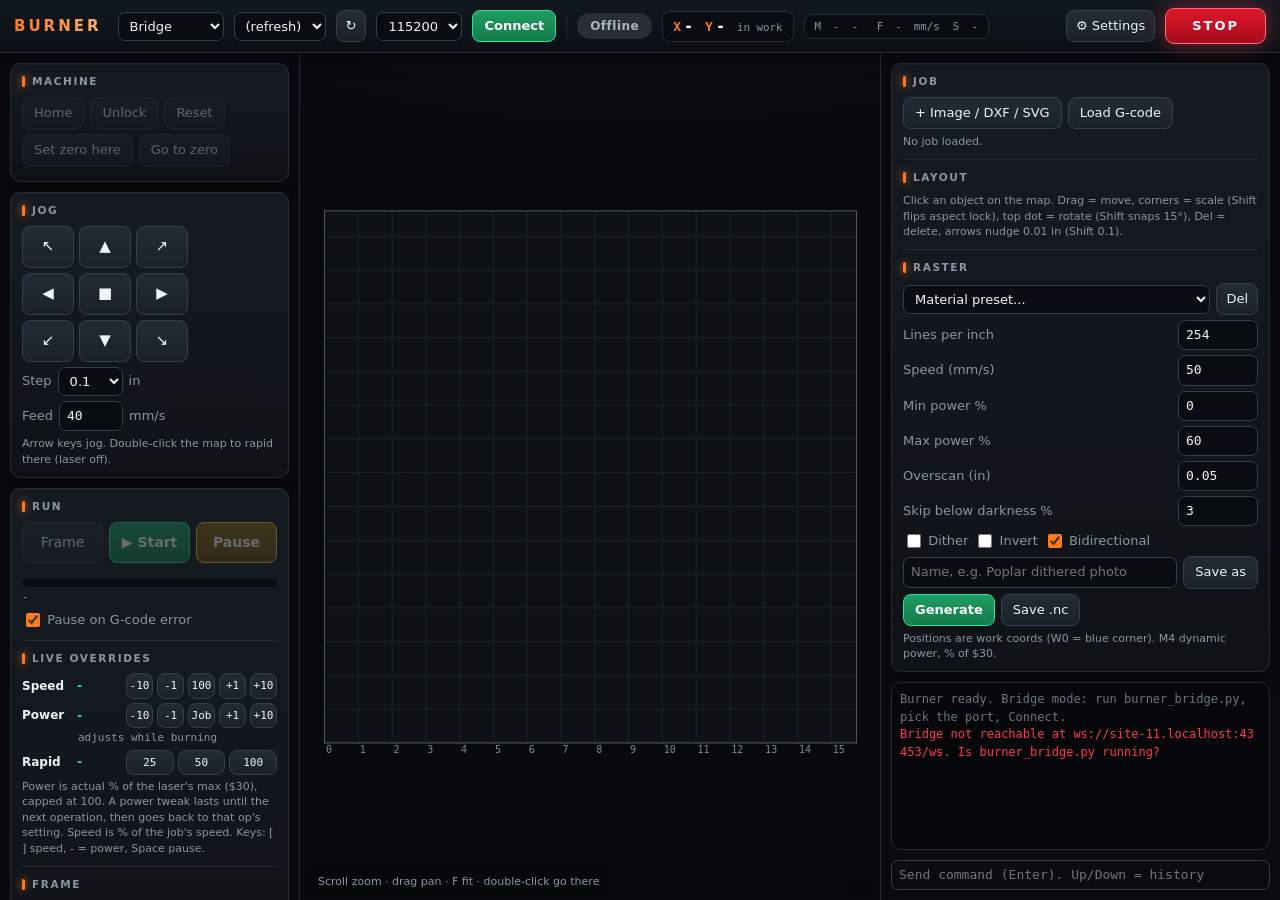
==== commit c1846a7d: "Live power as absolute % of laser, capped at $30, resets per operation Co-Authored-By: Claude Opus 5" ====
--- a/burner.html
+++ b/burner.html
@@ -151,10 +151,11 @@
       <div class="ov"><b>Speed</b><span id="ovF" class="pos">-</span>
         <button data-ov="146">-10</button><button data-ov="148">-1</button><button data-ov="144">100</button><button data-ov="147">+1</button><button data-ov="145">+10</button></div>
       <div class="ov"><b>Power</b><span id="ovS" class="pos">-</span>
-        <button data-ov="155">-10</button><button data-ov="157">-1</button><button data-ov="153">100</button><button data-ov="156">+1</button><button data-ov="154">+10</button></div>
+        <button data-pw="-10">-10</button><button data-pw="-1">-1</button><button data-pw="job" title="Back to what the job set">Job</button><button data-pw="1">+1</button><button data-pw="10">+10</button></div>
+      <div id="pwInfo" class="muted" style="font-family:var(--mono);margin:-2px 0 4px 56px">-</div>
       <div class="ov ov3"><b>Rapid</b><span id="ovR" class="pos">-</span>
         <button data-ov="151">25</button><button data-ov="150">50</button><button data-ov="149">100</button></div>
-      <div class="muted">Works mid-burn, GRBL clamps 10-200%. Keys: [ ] speed, - = power, Space pause.</div>
+      <div class="muted">Power is actual % of the laser's max ($30), capped at 100. A power tweak lasts until the next operation, then goes back to that op's setting. Speed is % of the job's speed. Keys: [ ] speed, - = power, Space pause.</div>
       <hr>
       <div class="sub">Frame</div>
       <div class="row"><label>Feed</label><input id="frameFeedS" type="number" value="60" step="5" style="width:64px"><label>mm/s</label></div>
@@ -581,7 +582,8 @@
   if(l[0]==='<'){ onStatus(Core.parseStatus(l)); return; }
   if(l==='ok' || l.startsWith('error')){
     const it = inflight.shift();
-    if(it){ bufUsed -= it.len; if(bufUsed<0) bufUsed=0; if(it.jobIdx>=0) job.acked = it.jobIdx+1; }
+    if(it){ bufUsed -= it.len; if(bufUsed<0) bufUsed=0; if(it.jobIdx>=0){ job.acked = it.jobIdx+1;
+      if(job.sections){ const sc=job.sections.sec[it.jobIdx]; if(sc!==job.lastSec){ if(job.lastSec>=0 && st.ov && st.ov[2]!==100){ rt(0x99); st.ov[2]=100; log('Next operation: power back to its job setting','dim'); } job.lastSec=sc; } } } }
     if(l.startsWith('error')){
       const code = +l.split(':')[1];
       log((it?it.line+'  ->  ':'')+l+(ERR[code]?'  '+ERR[code]:''),'bad');
@@ -641,7 +643,37 @@
   job.lines=[]; job.prev=null; job.name=''; job.idx=0; job.acked=0; job.fromLayout=false;
   $('jobInfo').textContent='No job loaded.'; staticKey=''; dirty=true; updateUI();
 }
+// per-line operation section and its max S, so power can be shown/set as absolute % of the laser
+function buildSections(lines){
+  const sec=new Uint32Array(lines.length), mx=[0]; let cur=0;
+  for(let i=0;i<lines.length;i++){
+    const L=lines[i];
+    if(/^M[34]/.test(L)){ cur=mx.length; mx.push(0); }
+    const m=/S(\d+(?:\.\d+)?)/.exec(L); if(m && +m[1]>mx[cur]) mx[cur]=+m[1];
+    sec[i]=cur;
+  }
+  return {sec, mx};
+}
+function curSecMax(){ if(!job.running||!job.sections) return 0; const i=Math.min(job.lines.length-1,Math.max(0,job.acked-1)); return job.sections.mx[job.sections.sec[i]]||0; }
+function powerAbs(){ const m=curSecMax(); return m ? Math.min(100, m*(st.ov?st.ov[2]:100)/smax()) : null; }
+function sendSpindleOv(want){
+  const cur=st.ov?st.ov[2]:100; want=Math.max(10,Math.min(200,Math.round(want)));
+  if(want===100 && cur!==100){ rt(0x99); st.ov&&(st.ov[2]=100); updateUI(); return; }
+  let d=want-cur;
+  while(d>=10){ rt(0x9A); d-=10; } while(d<=-10){ rt(0x9B); d+=10; }
+  while(d>0){ rt(0x9C); d--; } while(d<0){ rt(0x9D); d++; }
+  if(st.ov) st.ov[2]=want; updateUI();
+}
+function setPowerAbs(target){
+  if(!connected) return;
+  const m=curSecMax(); if(!m){ log('Power adjust works while a job is burning','dim'); return; }
+  const SM=smax(); target=Math.max(0,Math.min(100,target));
+  let want=target*SM/m;                                   // override % that gives target
+  want=Math.min(want, Math.floor(SM/m*100), 200);         // never ask for more than $30
+  sendSpindleOv(want);
+}
 function setJob(lines, name, pitch, fromLayout){
+  job.sections = buildSections(lines); job.lastSec = -1;
   job.lines = lines; job.name = name; job.idx = 0; job.acked = 0; job.running=false; job.paused=false;
   job.fromLayout = !!fromLayout; layoutStale = false;
   job.prev = Core.parseGcode(lines, smax());
@@ -1232,6 +1264,12 @@
   const s = +$('jogStep').value*MM, f=(+$('jogFeedS').value||40)*60;
   queue('$J=G91 G21'+(dx?' X'+fmt(dx*s):'')+(dy?' Y'+fmt(dy*s):'')+' F'+fmt(f));
 }
+document.querySelectorAll('[data-pw]').forEach(b=>b.onclick=()=>{
+  if(!connected) return;
+  if(b.dataset.pw==='job'){ sendSpindleOv(100); return; }
+  const a=powerAbs(); if(a===null){ log('Power adjust works while a job is burning','dim'); return; }
+  setPowerAbs(Math.round(a)+(+b.dataset.pw));
+});
 document.querySelectorAll('[data-ov]').forEach(b=>b.onclick=()=>{ if(connected) rt(+b.dataset.ov); });
 document.querySelectorAll('[data-j]').forEach(b=>b.onclick=()=>{ const [x,y]=b.dataset.j.split(',').map(Number); jog(x,y); });
 
@@ -1254,8 +1292,9 @@
     if(k){ const d=(e.shiftKey?0.1:0.01)*MM; sel.x+=k[0]*d; sel.y+=k[1]*d; layoutChanged(); e.preventDefault(); return; }
   }
   if(connected){
-    const ov = {'[':0x92,']':0x91,'-':0x9B,'=':0x9A}[e.key];
+    const ov = {'[':0x92,']':0x91}[e.key];
     if(ov){ rt(ov); e.preventDefault(); return; }
+    if(e.key==='-'||e.key==='='){ const a=powerAbs(); if(a!==null) setPowerAbs(Math.round(a)+(e.key==='='?10:-10)); e.preventDefault(); return; }
     if(e.key===' ' && job.running){ pauseJob(); e.preventDefault(); return; }
   }
   if(k){ jog(...k); e.preventDefault(); }
@@ -1271,7 +1310,10 @@
   $('mx').textContent = k?(st.m[0]/MM).toFixed(3):'-'; $('my').textContent = k?(st.m[1]/MM).toFixed(3):'-';
   $('fs').textContent = k?Math.round(st.f/60):'-'; $('ss').textContent = k?Math.round(st.s):'-';
   const ov = k && st.ov;
-  $('ovF').textContent = ov?st.ov[0]+'%':'-'; $('ovR').textContent = ov?st.ov[1]+'%':'-'; $('ovS').textContent = ov?st.ov[2]+'%':'-';
+  $('ovF').textContent = ov?st.ov[0]+'%':'-'; $('ovR').textContent = ov?st.ov[1]+'%':'-';
+  const pa = ov ? powerAbs() : null, jm=curSecMax();
+  $('ovS').textContent = pa!==null ? Math.round(pa)+'%' : '-';
+  $('pwInfo').textContent = pa!==null ? 'job set '+Math.round(jm/smax()*100)+'%'+(st.ov[2]!==100?' -> now '+Math.round(pa)+'%':'')+' of laser' : 'adjusts while burning';
   $('ovF').style.color = ov&&st.ov[0]!==100?'var(--warn)':''; $('ovS').style.color = ov&&st.ov[2]!==100?'var(--warn)':'';
   $('alarmBar').style.display = connected && st.state==='Alarm' ? 'block' : 'none';
   const idle = connected && !job.running;
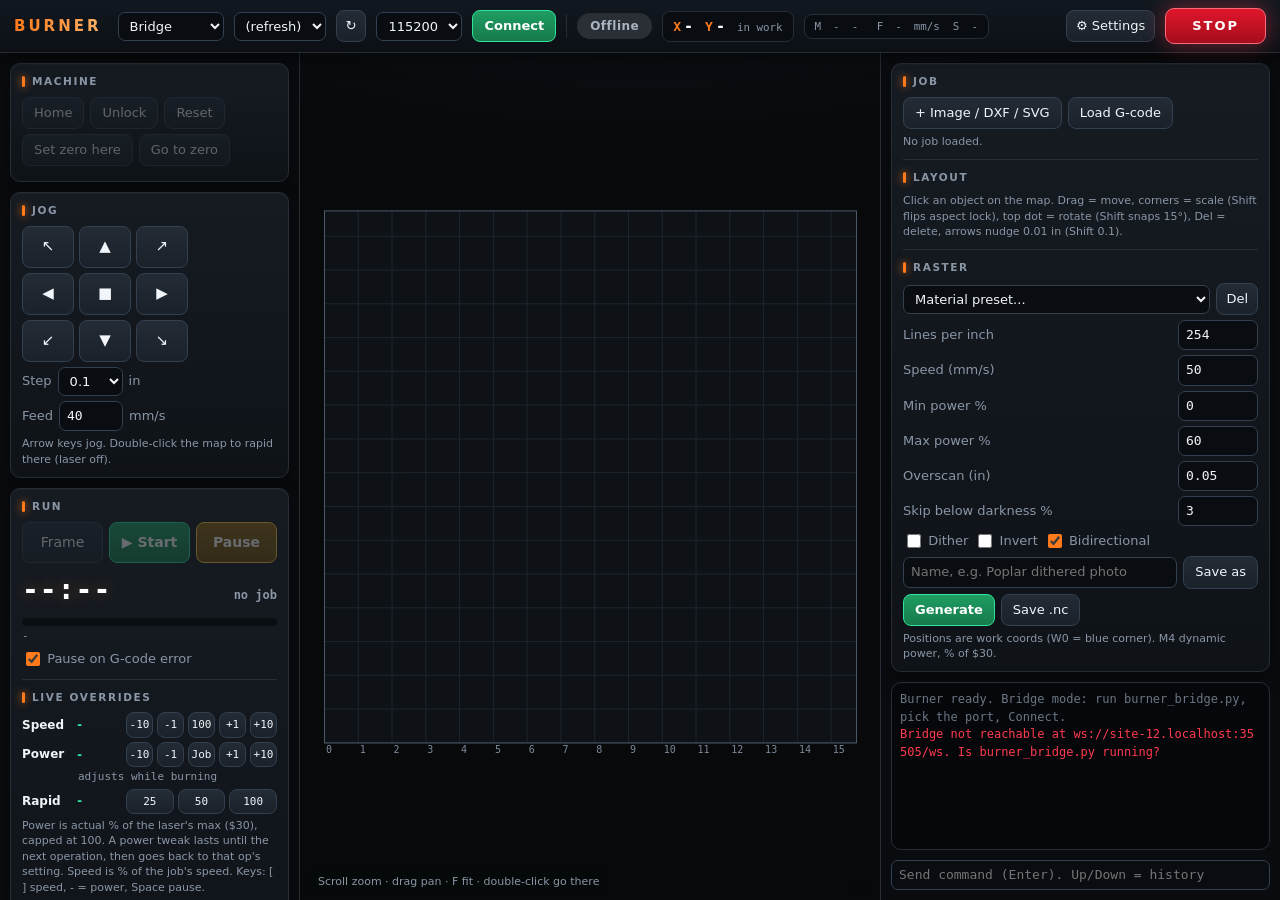
==== commit 5b59bc50: "Time remaining estimator: geometry + accel based, self-correcting, pause-aware Co-Authored-By: Claud" ====
--- a/burner.html
+++ b/burner.html
@@ -69,6 +69,9 @@
 .muted{color:var(--dim);font-size:11px}
 #thumb{max-width:100%;max-height:140px;object-fit:contain;image-rendering:pixelated;background:#fff;display:none;margin-top:6px;border-radius:6px}
 hr{border:0;border-top:1px solid var(--ln);margin:10px 0}
+.timer{display:flex;align-items:baseline;justify-content:space-between;margin:10px 0 4px}
+.timer b{font:800 28px var(--mono);color:#fff;text-shadow:0 0 14px rgba(255,122,26,.45);letter-spacing:1px}
+.timer span{font:600 12px var(--mono);color:var(--dim);text-align:right}
 .runbar{display:grid;grid-template-columns:1fr 1fr 1fr;gap:6px}
 .runbar button{padding:10px 0;font-size:14px}
 .ov{display:grid;grid-template-columns:50px 46px repeat(5,1fr);gap:4px;align-items:center;margin:4px 0}
@@ -143,7 +146,8 @@
         <button id="startBtn" class="pri">&#9654; Start</button>
         <button id="pauseBtn" class="warnb">Pause</button>
       </div>
-      <div style="margin-top:8px"><progress id="prog" value="0" max="1"></progress></div>
+      <div class="timer"><b id="tLeft">--:--</b><span id="tSub">no job</span></div>
+      <div><progress id="prog" value="0" max="1"></progress></div>
       <div id="progTxt" class="muted" style="font-family:var(--mono)">-</div>
       <div class="row"><label><input id="haltErr" type="checkbox" checked> Pause on G-code error</label></div>
       <hr>
@@ -582,7 +586,7 @@
   if(l[0]==='<'){ onStatus(Core.parseStatus(l)); return; }
   if(l==='ok' || l.startsWith('error')){
     const it = inflight.shift();
-    if(it){ bufUsed -= it.len; if(bufUsed<0) bufUsed=0; if(it.jobIdx>=0){ job.acked = it.jobIdx+1;
+    if(it){ bufUsed -= it.len; if(bufUsed<0) bufUsed=0; if(it.jobIdx>=0){ job.acked = it.jobIdx+1; if(job.lt) job.estDoneAdj += job.lt[it.jobIdx]*100/((st.ov&&st.ov[0])||100);
       if(job.sections){ const sc=job.sections.sec[it.jobIdx]; if(sc!==job.lastSec){ if(job.lastSec>=0 && st.ov && st.ov[2]!==100){ rt(0x99); st.ov[2]=100; log('Next operation: power back to its job setting','dim'); } job.lastSec=sc; } } } }
     if(l.startsWith('error')){
       const code = +l.split(':')[1];
@@ -617,6 +621,7 @@
   else if(r.wpos){ st.w = r.wpos; st.m = r.wpos.map((v,i)=>v+(st.wco[i]||0)); }
   if(r.f!==undefined) st.f=r.f; if(r.s!==undefined) st.s=r.s;
   if(r.ov) st.ov = r.ov;
+  if(job.running){ const now=performance.now(); if(st.state==='Hold'){ if(!job.holdStart) job.holdStart=now; } else if(job.holdStart){ job.holdMs+=now-job.holdStart; job.holdStart=0; } }
   if(r.bf && inflight.length===0 && !job.running && r.bf[1]>16) rxSize = r.bf[1]-1;
   st.known = true;
   updateUI(); dirty = true;
@@ -640,7 +645,7 @@
 const job = { lines:[], idx:0, acked:0, running:false, paused:false, name:'', prev:null, t0:0, raster:null };
 
 function clearJob(){
-  job.lines=[]; job.prev=null; job.name=''; job.idx=0; job.acked=0; job.fromLayout=false;
+  job.lines=[]; job.prev=null; job.name=''; job.idx=0; job.acked=0; job.fromLayout=false; job.estTotal=undefined; job.cum=null; job.doneS=0;
   $('jobInfo').textContent='No job loaded.'; staticKey=''; dirty=true; updateUI();
 }
 // per-line operation section and its max S, so power can be shown/set as absolute % of the laser
@@ -672,16 +677,41 @@
   want=Math.min(want, Math.floor(SM/m*100), 200);         // never ask for more than $30
   sendSpindleOv(want);
 }
+// per-line time estimate (s): distance/feed, plus a stop-and-go penalty (v/a) on sharp direction changes
+function estLineTimes(lines){
+  const t=new Float32Array(lines.length);
+  const acc=Math.max(10, Math.min(+(settings[120]||500), +(settings[121]||500)));
+  const rapid=Math.max(100, Math.min(+(settings[110]||6000), +(settings[111]||6000)))/60;
+  let x=0,y=0,mode=0,abs=true,sc=1,F=1000,pdx=0,pdy=0;
+  const re=/([GXYF])([-+]?(?:\d+\.?\d*|\.\d+))/g;
+  for(let i=0;i<lines.length;i++){
+    const L=lines[i]; if(!L||L[0]==='$'||L[0]===';') continue;
+    let nx=null, ny=null, m, skip=false; re.lastIndex=0;
+    while((m=re.exec(L))){ const k=m[1], v=+m[2];
+      if(k==='G'){ if(v<=3) mode=v; else if(v===90) abs=true; else if(v===91) abs=false; else if(v===20) sc=MM; else if(v===21) sc=1; else if(v===53||v===10||v===92||v===28||v===4) skip=true; }
+      else if(k==='X') nx=v; else if(k==='Y') ny=v; else if(k==='F') F=Math.max(1,v*sc); }
+    if(skip||(nx===null&&ny===null)) continue;
+    const tx = nx===null? x : (abs? nx*sc : x+nx*sc), ty = ny===null? y : (abs? ny*sc : y+ny*sc);
+    const dx=tx-x, dy=ty-y, d=Math.hypot(dx,dy); x=tx; y=ty;
+    if(d<1e-6) continue;
+    const v = mode===0 ? rapid : Math.min(F/60, rapid), ux=dx/d, uy=dy/d;
+    let ti = d/v;
+    if(ux*pdx+uy*pdy < 0.5) ti += v/acc;          // >60 deg turn or reversal: decel + accel
+    t[i]=ti; pdx=ux; pdy=uy;
+  }
+  return t;
+}
 function setJob(lines, name, pitch, fromLayout){
+  { const lt=estLineTimes(lines), cum=new Float64Array(lines.length+1); for(let i=0;i<lines.length;i++) cum[i+1]=cum[i]+lt[i]; job.lt=lt; job.cum=cum; job.estTotal=cum[lines.length]; }
   job.sections = buildSections(lines); job.lastSec = -1;
-  job.lines = lines; job.name = name; job.idx = 0; job.acked = 0; job.running=false; job.paused=false;
+  job.lines = lines; job.name = name; job.idx = 0; job.acked = 0; job.running=false; job.paused=false; job.doneS=0;
   job.fromLayout = !!fromLayout; layoutStale = false;
   job.prev = Core.parseGcode(lines, smax());
   job.pitch = pitch || 0;
   const b = job.prev.burn || job.prev.all;
   $('jobInfo').innerHTML = '<b>'+name+'</b><br>'+lines.length.toLocaleString()+' lines'+
     (b?', '+((b.maxX-b.minX)/MM).toFixed(3)+' x '+((b.maxY-b.minY)/MM).toFixed(3)+' in burn area, from ('+(b.minX/MM).toFixed(3)+', '+(b.minY/MM).toFixed(3)+')':'')+
-    '<br>rough time ~'+Math.ceil(job.prev.estMin)+' min (ignores accel)';
+    '<br>estimated time '+fmtT(job.estTotal);
   if(lines.length>400000) log('Big job ('+lines.length.toLocaleString()+' lines). Preview may be slow.','warn');
   doneSeg = 0; staticKey=''; if(!fromLayout) fitView(); dirty=true; updateUI();
 }
@@ -693,7 +723,7 @@
   if(!job.lines.length){ log('No job loaded','warn'); return; }
   if(st.state!=='Idle'){ log('Controller must be Idle to start (now '+st.state+')','warn'); return; }
   if(settings[32]==='0'){ log('Refusing to start: $32=0 (laser mode off). Laser would stay on during rapids. Send $32=1.','bad'); return; }
-  job.idx=0; job.acked=0; job.running=true; job.paused=false; job.t0=performance.now();
+  job.idx=0; job.acked=0; job.running=true; job.paused=false; job.t0=performance.now(); job.holdMs=0; job.holdStart=0; job.estDoneAdj=0; job.doneS=0;
   doneSeg=0; clearDone(); log('Job started: '+job.name,'acc');
   pump(); updateUI();
 }
@@ -705,7 +735,7 @@
 }
 function jobDone(){
   job.running=false; job.paused=false;
-  const s = (performance.now()-job.t0)/1000;
+  const s = runSeconds(); job.doneS=s;
   log('Job done in '+Math.floor(s/60)+'m '+Math.round(s%60)+'s','acc'); updateUI();
 }
 function stopAll(){
@@ -1326,13 +1356,26 @@
   $('layoutNote').style.display = layoutStale && objs.length ? '' : 'none';
   const n=job.lines.length||1;
   $('prog').value = job.acked/n;
-  if(job.running){
-    const el=(performance.now()-job.t0)/1000, fr=job.acked/n;
-    const eta = fr>0.01 ? el/fr - el : 0;
-    $('progTxt').textContent = job.acked.toLocaleString()+' / '+job.lines.length.toLocaleString()+' ('+(fr*100).toFixed(1)+'%)  '+fmtT(el)+' elapsed'+(eta?', ~'+fmtT(eta)+' left':'')+(job.paused?'  PAUSED':'');
-  } else $('progTxt').textContent = job.lines.length ? (job.acked? job.acked.toLocaleString()+' / '+job.lines.length.toLocaleString()+' acked':'Ready') : '-';
-}
-function fmtT(s){ s=Math.round(s); return Math.floor(s/60)+'m'+String(s%60).padStart(2,'0')+'s'; }
+  if(job.running && job.cum){
+    const el=runSeconds(), estRem=job.estTotal-job.cum[Math.min(job.acked,job.lines.length)];
+    // learn how far off the estimate is (override-adjusted), once there's enough data
+    const k = (el>8 && job.estDoneAdj>2) ? Math.max(0.3,Math.min(5, el/job.estDoneAdj)) : 1;
+    const rem = estRem*100/((st.ov&&st.ov[0])||100)*k;
+    const done = new Date(Date.now()+rem*1000);
+    const held = st.state==='Hold';
+    $('prog').value = job.estTotal ? 1-estRem/job.estTotal : job.acked/n;
+    $('tLeft').textContent = fmtT(rem);
+    $('tSub').innerHTML = (held?'<span style="color:var(--warn)">PAUSED</span> &middot; ':'')+'left &middot; done ~'+done.toLocaleTimeString([], {hour:'numeric',minute:'2-digit'})+'<br>'+fmtT(el)+' elapsed &middot; est total '+fmtT(el+rem);
+    $('progTxt').textContent = job.acked.toLocaleString()+' / '+job.lines.length.toLocaleString()+' lines ('+(100*$('prog').value).toFixed(1)+'%)';
+  } else {
+    $('progTxt').textContent = job.lines.length ? (job.acked? job.acked.toLocaleString()+' / '+job.lines.length.toLocaleString()+' acked':'Ready') : '-';
+    if(job.doneS && !job.running && job.acked>=job.lines.length){ $('tLeft').textContent=fmtT(job.doneS); $('tSub').innerHTML='done &middot; estimate was '+fmtT(job.estTotal); }
+    else if(job.lines.length && job.estTotal!==undefined){ $('tLeft').textContent=fmtT(job.estTotal); $('tSub').textContent=layoutStale?'estimate (regenerate for current layout)':'estimated'; }
+    else { $('tLeft').textContent='--:--'; $('tSub').textContent='no job'; }
+  }
+}
+function fmtT(s){ s=Math.max(0,Math.round(s)); const h=Math.floor(s/3600), m=Math.floor(s%3600/60), x=String(s%60).padStart(2,'0'); return h? h+':'+String(m).padStart(2,'0')+':'+x : m+':'+x; }
+function runSeconds(){ if(!job.t0) return 0; const now=performance.now(); return (now-job.t0-job.holdMs-(job.holdStart?now-job.holdStart:0))/1000; }
 setInterval(()=>{ if(job.running) updateUI(); }, 500);
 
 // ---------- map ----------
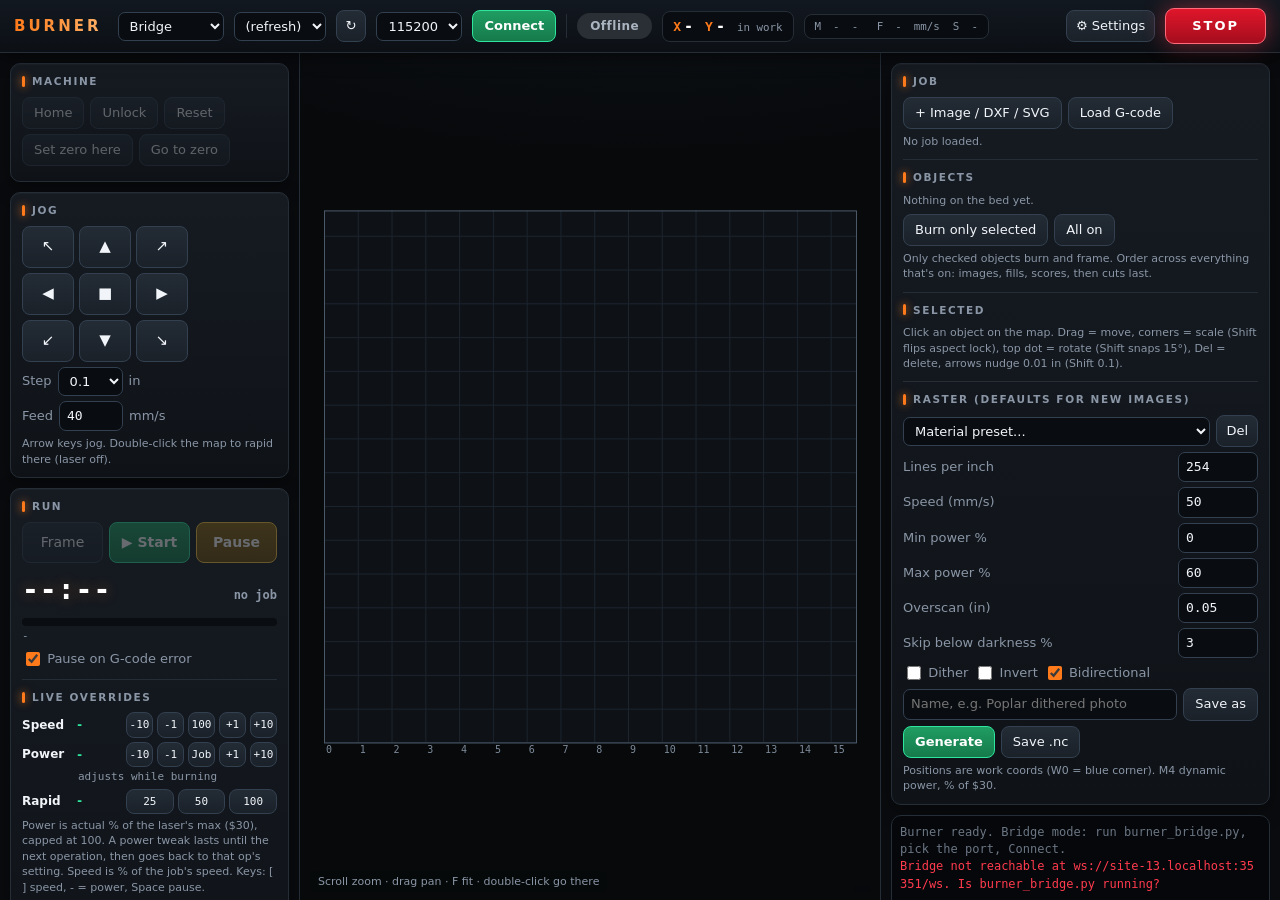
==== commit 55a6dc42: "Objects list with per-object on/off, per-image raster settings, pick outer/inner contours, vector cl" ====
--- a/burner.html
+++ b/burner.html
@@ -78,6 +78,10 @@
 .ov b{font-size:12px}.ov .pos{font-size:12px;color:var(--ok)}
 .ov button{padding:4px 0;font-size:11px;font-family:var(--mono)}
 .ov3{grid-template-columns:50px 46px repeat(3,1fr)}
+.orow{display:grid;grid-template-columns:18px 10px 1fr auto;gap:7px;align-items:center;padding:6px 8px;border:1px solid var(--ln);border-radius:8px;margin:4px 0;cursor:pointer;background:#0b0e12}
+.orow:hover{border-color:var(--ln2)}.orow.sel{border-color:var(--acc);box-shadow:0 0 0 1px rgba(255,122,26,.3)}
+.orow.off{opacity:.45}.orow .dot{width:10px;height:10px;border-radius:3px}
+.orow .nm{white-space:nowrap;overflow:hidden;text-overflow:ellipsis;font-weight:600}.orow .sm{font:11px var(--mono);color:var(--dim)}
 .opbtns button{flex:1;padding:6px 0;font-weight:700}
 .opbtns button[data-op=score]{color:#3ce0ff;border-color:#1f7f95}.opbtns button[data-op=cut]{color:#ff5a6a;border-color:#8f2430}
 .opbtns button[data-op=fill]{color:#2ee59d;border-color:#1c7a57}.opbtns button[data-op=off]{color:#8a96a6}
@@ -187,7 +191,12 @@
       <div id="layoutNote" class="muted" style="color:var(--warn);display:none">Layout changed. It regenerates on Start or Frame.</div>
       <div id="rasterBox">
         <hr>
-        <div class="sub">Layout</div>
+        <div class="sub">Objects</div>
+        <div id="objList" class="muted">Nothing on the bed yet.</div>
+        <div class="row"><button id="onlySelBtn" title="Turn every other object off">Burn only selected</button><button id="allOnBtn">All on</button></div>
+        <div class="muted">Only checked objects burn and frame. Order across everything that's on: images, fills, scores, then cuts last.</div>
+        <hr>
+        <div class="sub">Selected</div>
         <div id="objNone" class="muted">Click an object on the map. Drag = move, corners = scale (Shift flips aspect lock), top dot = rotate (Shift snaps 15&deg;), Del = delete, arrows nudge 0.01 in (Shift 0.1).</div>
         <div id="objBox" style="display:none">
           <div id="objName" style="font-weight:700;margin-bottom:6px;word-break:break-all;color:var(--acc2)"></div>
@@ -202,7 +211,7 @@
           <div id="vecProps" style="display:none">
             <div id="pathInfo" class="muted" style="margin:4px 0"></div>
             <div class="row opbtns"><button data-op="cut">Cut</button><button data-op="score">Score</button><button data-op="fill">Fill</button><button data-op="off">Off</button></div>
-            <div class="row"><button id="pathAll">Select all contours</button><button id="pathNone">Clear selection</button></div>
+            <div class="row"><button id="pathOuter" title="Contours not inside any other contour">Pick outer</button><button id="pathInner" title="Contours inside another contour">Pick inner</button><button id="pathAll">All</button><button id="pathNone">None</button></div>
             <div class="opgrid">
               <span></span><span class="h">Power %</span><span class="h">mm/s</span><span class="h">Passes</span>
               <b class="cut">Cut</b><input id="op_cut_power" type="number" step="1"><input id="op_cut_feed" type="number" step="0.5"><input id="op_cut_passes" type="number" step="1" min="1">
@@ -217,7 +226,7 @@
           <div class="row"><button id="cropBtn">Crop</button><button id="uncropBtn">Uncrop</button><button id="dupBtn">Duplicate</button><button id="toZeroBtn" title="Put the bottom-left corner on work zero">To W0</button><button id="delBtn" class="warnb">Delete</button></div>
         </div>
         <hr>
-        <div class="sub">Raster</div>
+        <div class="sub" id="rasterHdr">Raster (defaults for new images)</div>
         <div class="row"><select id="rPreset" style="flex:1"></select><button id="rPresetDel" class="icon" title="Delete this preset">Del</button></div>
         <div class="grid2">
           <label>Lines per inch</label><input id="rLpi" type="number" step="1" value="254">
@@ -781,12 +790,15 @@
   for(const o of list) for(const [x,y] of objCorners(o)){ b.x0=Math.min(b.x0,x); b.y0=Math.min(b.y0,y); b.x1=Math.max(b.x1,x); b.y1=Math.max(b.y1,y); }
   return b;
 }
+function readRaster(){ const v={}; for(const id of RFIELDS){ const el=$(id); v[id]= el.type==='checkbox'?el.checked:+el.value; } return v; }
+function writeRaster(v){ for(const id of RFIELDS){ if(v[id]===undefined) continue; const el=$(id); if(el.type==='checkbox') el.checked=v[id]; else el.value=v[id]; } }
 function layoutChanged(){
   if(!objs.length && job.fromLayout){ layoutStale=false; clearJob(); }
   else if(objs.length) layoutStale=true;
   dirty=true; syncProps(); updateUI();
 }
 function addObj(o){
+  o.on=true;
   const off=objs.length*0.25*MM;
   o.rot=0; o.x=oW(o)/2+off; o.y=oH(o)/2+off;
   objs.push(o); sel=o; cropMode=false; layoutChanged();
@@ -813,7 +825,7 @@
     const im=new Image();
     im.onload=()=>{
       const iw=im.naturalWidth, ih=im.naturalHeight, s=Math.min(3.5*MM, bedRect().w)/iw;
-      addObj({type:'img', img:im, name:f.name, iw, ih, cx:0, cy:0, cw:iw, ch:ih, sx:s, sy:s});
+      addObj({type:'img', img:im, name:f.name, iw, ih, cx:0, cy:0, cw:iw, ch:ih, sx:s, sy:s, r:readRaster()});
       log('Image '+f.name+' '+iw+'x'+ih+' px added at 3.5 in wide','dim'); res();
     };
     im.onerror=()=>rej(new Error('not a readable image'));
@@ -1009,7 +1021,29 @@
 }
 
 // ----- properties panel -----
+function objSummary(o){
+  if(o.type==='img'){ const r=o.r||{}; return (r.rDither?'dither ':'gray ')+(r.rLpi||'')+'lpi '+(r.rPmax!==undefined?r.rPmax+'%':''); }
+  const c={cut:0,score:0,fill:0}; o.pathOp.forEach(x=>{ if(c[x]!==undefined) c[x]++; });
+  return ['cut','score','fill'].filter(k=>c[k]).map(k=>k+' '+c[k]).join(' · ')||'all off';
+}
+function renderObjList(){
+  const el=$('objList');
+  if(!objs.length){ el.className='muted'; el.textContent='Nothing on the bed yet.'; return; }
+  el.className=''; el.innerHTML='';
+  objs.forEach((o,i)=>{
+    const d=document.createElement('div'); d.className='orow'+(o===sel?' sel':'')+(o.on?'':' off');
+    d.innerHTML='<input type="checkbox"'+(o.on?' checked':'')+' title="Include in the job"><span class="dot" style="background:'+(o.type==='img'?'#ff7a1a':'#3ce0ff')+'"></span><span class="nm"></span><span class="sm"></span>';
+    d.querySelector('.nm').textContent=o.name; d.querySelector('.nm').title=o.name; d.querySelector('.sm').textContent=objSummary(o);
+    const cb=d.querySelector('input');
+    cb.onclick=e=>{ e.stopPropagation(); o.on=cb.checked; layoutChanged(); };
+    d.onclick=()=>{ sel=o; cropMode=false; syncProps(); dirty=true; };
+    el.appendChild(d);
+  });
+}
 function syncProps(){
+  renderObjList();
+  $('rasterHdr').textContent = sel&&sel.type==='img' ? 'Raster (this image)' : 'Raster (defaults for new images)';
+  if(sel&&sel.type==='img'&&sel.r){ writeRaster(sel.r); fillPresetSel('rPreset','raster',sel.rPreset||''); }
   $('objNone').style.display = sel?'none':''; $('objBox').style.display = sel?'':'none';
   if(!sel) return;
   const set=(id,v)=>{ if(document.activeElement!==$(id)) $(id).value=v; };
@@ -1046,6 +1080,16 @@
   if(open) log(open+' open contour'+(open>1?'s':'')+' skipped for Fill (fill needs closed shapes)','warn');
   layoutChanged();
 });
+$('onlySelBtn').onclick=()=>{ if(!sel){ log('Select an object first','warn'); return; } objs.forEach(o=>o.on=(o===sel)); layoutChanged(); log('Only "'+sel.name+'" is on','dim'); };
+$('allOnBtn').onclick=()=>{ objs.forEach(o=>o.on=true); layoutChanged(); };
+function inPoly(x,y,p){ let c=false; const n=p.length/2; for(let i=0,j=n-1;i<n;j=i++){ const xi=p[i*2],yi=p[i*2+1],xj=p[j*2],yj=p[j*2+1]; if(((yi>y)!==(yj>y)) && x<(xj-xi)*(y-yi)/(yj-yi)+xi) c=!c; } return c; }
+function containedIdx(o){ // contours lying inside some other closed contour
+  const closed=o.polys.map(isClosed), inside=new Set();
+  o.polys.forEach((p,i)=>{ const mx=p[0], my=p[1]; for(let j=0;j<o.polys.length;j++){ if(j===i||!closed[j]) continue; if(inPoly(mx,my,o.polys[j])){ inside.add(i); break; } } });
+  return inside;
+}
+$('pathOuter').onclick=()=>{ if(!sel||sel.type!=='vec') return; const ins=containedIdx(sel); sel.psel=new Set(sel.polys.map((_,i)=>i).filter(i=>!ins.has(i)&&isClosed(sel.polys[i]))); if(!sel.psel.size) log('No closed outer contour found','warn'); syncProps(); dirty=true; };
+$('pathInner').onclick=()=>{ if(!sel||sel.type!=='vec') return; sel.psel=containedIdx(sel); syncProps(); dirty=true; };
 $('pathAll').onclick=()=>{ if(sel&&sel.type==='vec'){ sel.psel=new Set(sel.polys.map((_,i)=>i)); syncProps(); dirty=true; } };
 $('pathNone').onclick=()=>{ if(sel&&sel.type==='vec'){ sel.psel=new Set(); syncProps(); dirty=true; } };
 function isClosed(p){ const n=p.length; return n>=6 && Math.hypot(p[0]-p[n-2],p[1]-p[n-1]) < 0.05; }
@@ -1055,7 +1099,7 @@
   const dx=(o.iw/2-(o.cx+o.cw/2))*o.sx, dy=-(o.ih/2-(o.cy+o.ch/2))*o.sy;
   [o.x,o.y]=toWorld(o,dx,dy); o.cx=0; o.cy=0; o.cw=o.iw; o.ch=o.ih; layoutChanged();
 };
-$('dupBtn').onclick=()=>{ if(!sel) return; const c={...sel, x:sel.x+oW(sel)+0.125*MM}; if(sel.type==='vec'){ c.pathOp=sel.pathOp.slice(); c.psel=new Set(); c.set=JSON.parse(JSON.stringify(sel.set)); } objs.push(c); sel=c; cropMode=false; layoutChanged(); };
+$('dupBtn').onclick=()=>{ if(!sel) return; const c={...sel, x:sel.x+oW(sel)+0.125*MM}; if(sel.type==='vec'){ c.pathOp=sel.pathOp.slice(); c.psel=new Set(); c.set=JSON.parse(JSON.stringify(sel.set)); } if(sel.r) c.r={...sel.r}; objs.push(c); sel=c; cropMode=false; layoutChanged(); };
 $('toZeroBtn').onclick=()=>{ if(!sel) return; const b=layoutBounds([sel]); sel.x-=b.x0; sel.y-=b.y0; layoutChanged(); };
 $('delBtn').onclick=deleteSel;
 
@@ -1065,10 +1109,10 @@
   const s=vw.sc, ox=st.wco[0], oy=st.wco[1];
   for(const o of objs){
     const W=oW(o), H=oH(o), isSel=o===sel;
-    g.save(); g.translate(px(o.x+ox), py(o.y+oy)); g.rotate(-rad(o.rot));
+    g.save(); g.translate(px(o.x+ox), py(o.y+oy)); g.rotate(-rad(o.rot)); if(!o.on) g.globalAlpha=0.28;
     if(o.type==='img'){
       if(isSel && cropMode){ g.globalAlpha=0.25; g.drawImage(o.img,0,0,o.iw,o.ih,(-W/2-o.cx*o.sx)*s,(-H/2-o.cy*o.sy)*s,o.iw*o.sx*s,o.ih*o.sy*s); }
-      g.globalAlpha=0.9; g.drawImage(o.img,o.cx,o.cy,o.cw,o.ch,-W/2*s,-H/2*s,W*s,H*s); g.globalAlpha=1;
+      g.globalAlpha=o.on?0.9:0.25; g.drawImage(o.img,o.cx,o.cy,o.cw,o.ch,-W/2*s,-H/2*s,W*s,H*s); g.globalAlpha=o.on?1:0.28;
     } else {
       const trace=p=>{ for(let i=0;i<p.length;i+=2){ const X=(p[i]-o.cw/2)*o.sx*s, Y=-(p[i+1]-o.ch/2)*o.sy*s; i?g.lineTo(X,Y):g.moveTo(X,Y); } };
       g.beginPath(); let anyFill=false;
@@ -1129,36 +1173,39 @@
   return out;
 }
 function generateLayout(){
-  if(!objs.length){ log('Nothing on the layout','warn'); return false; }
-  const imgs=objs.filter(o=>o.type==='img'), vecs=objs.filter(o=>o.type==='vec');
+  const act=objs.filter(o=>o.on);
+  if(!act.length){ log(objs.length?'Every object is turned off. Check one in the Objects list.':'Nothing on the layout','warn'); return false; }
+  const imgs=act.filter(o=>o.type==='img'), vecs=act.filter(o=>o.type==='vec');
   const lines=['G21','G90'];
   let pitch=0;
-  if(imgs.length){
-    const lpi=+$('rLpi').value; if(!(lpi>0)){ log('Bad LPI','bad'); return false; }
-    const p=MM/lpi, B=layoutBounds(imgs);
+  $('thumb').style.display='none';
+  for(const o of imgs){
+    const r=o.r||readRaster(), lpi=+r.rLpi; if(!(lpi>0)){ log('Bad LPI on '+o.name,'bad'); return false; }
+    const p=MM/lpi, B=layoutBounds([o]);
     const cols=Math.max(1,Math.ceil((B.x1-B.x0)/p)), rows=Math.max(1,Math.ceil((B.y1-B.y0)/p));
-    if(cols*rows>8e6){ log('Raster area is '+(cols*rows/1e6).toFixed(1)+'M pixels. Lower LPI or shrink the images.','bad'); return false; }
+    if(cols*rows>8e6){ log(o.name+' is '+(cols*rows/1e6).toFixed(1)+'M pixels. Lower LPI or shrink it.','bad'); return false; }
     const c=document.createElement('canvas'); c.width=cols; c.height=rows;
     const g=c.getContext('2d',{willReadFrequently:true});
     g.imageSmoothingEnabled=true; g.imageSmoothingQuality='high';
     g.fillStyle='#fff'; g.fillRect(0,0,cols,rows);
-    for(const o of imgs){
-      g.save(); g.translate((o.x-B.x0)/p,(B.y1-o.y)/p); g.rotate(-rad(o.rot));
-      const w=oW(o)/p, h=oH(o)/p; g.drawImage(o.img,o.cx,o.cy,o.cw,o.ch,-w/2,-h/2,w,h); g.restore();
+    g.save(); g.translate((o.x-B.x0)/p,(B.y1-o.y)/p); g.rotate(-rad(o.rot));
+    const w=oW(o)/p, h=oH(o)/p; g.drawImage(o.img,o.cx,o.cy,o.cw,o.ch,-w/2,-h/2,w,h); g.restore();
+    const px_=g.getImageData(0,0,cols,rows).data, dark=new Float32Array(cols*rows), inv=!!r.rInvert;
+    for(let i=0;i<dark.length;i++){ const lum=(0.299*px_[i*4]+0.587*px_[i*4+1]+0.114*px_[i*4+2])/255; dark[i]=inv?lum:1-lum; }
+    if(r.rDither) Core.dither(dark,cols,rows);
+    if(o===sel || imgs.length===1){
+      const t=g.createImageData(cols,rows);
+      for(let i=0;i<dark.length;i++){ const v=255-Math.round(Math.max(0,Math.min(1,dark[i]))*255); t.data[i*4]=t.data[i*4+1]=t.data[i*4+2]=v; t.data[i*4+3]=255; }
+      g.putImageData(t,0,0); $('thumb').src=c.toDataURL(); $('thumb').style.display='block';
     }
-    const px_=g.getImageData(0,0,cols,rows).data, dark=new Float32Array(cols*rows), inv=$('rInvert').checked;
-    for(let i=0;i<dark.length;i++){ const lum=(0.299*px_[i*4]+0.587*px_[i*4+1]+0.114*px_[i*4+2])/255; dark[i]=inv?lum:1-lum; }
-    if($('rDither').checked) Core.dither(dark,cols,rows);
-    const t=g.createImageData(cols,rows);
-    for(let i=0;i<dark.length;i++){ const v=255-Math.round(Math.max(0,Math.min(1,dark[i]))*255); t.data[i*4]=t.data[i*4+1]=t.data[i*4+2]=v; t.data[i*4+3]=255; }
-    g.putImageData(t,0,0); $('thumb').src=c.toDataURL(); $('thumb').style.display='block';
     const SM=smax();
+    lines.push('; raster '+o.name);
     const rg=Core.rasterGcode(dark,cols,rows,{
-      pitch:p, feed:(+$('rFeedS').value||50)*60, smin:SM*(+$('rPmin').value||0)/100, smax:SM*(+$('rPmax').value||0)/100,
-      over:(+$('rOver').value||0)*MM, thresh:(+$('rThresh').value||0)/100, bidir:$('rBidir').checked, ox:B.x0, oy:B.y1-rows*p });
+      pitch:p, feed:(+r.rFeedS||50)*60, smin:SM*(+r.rPmin||0)/100, smax:SM*(+r.rPmax||0)/100,
+      over:(+r.rOver||0)*MM, thresh:(+r.rThresh||0)/100, bidir:!!r.rBidir, ox:B.x0, oy:B.y1-rows*p });
     for(let i=0;i<rg.length;i++) lines.push(rg[i]);
-    pitch=p;
-  } else $('thumb').style.display='none';
+    pitch=Math.max(pitch,p);
+  }
   // vectors: fill -> score -> cut (cuts smallest-first so inner parts/holes go before the outline)
   const world=o=>o.polys.map(pl=>{ const r=[]; for(let i=0;i<pl.length;i+=2){ const [x,y]=toWorld(o,(pl[i]-o.cw/2)*o.sx,(pl[i+1]-o.ch/2)*o.sy); r.push(x,y); } return r; });
   const W_ = new Map(vecs.map(o=>[o,world(o)]));
@@ -1187,10 +1234,10 @@
   }
   if(lastO) lines.push('M5 S0');
   lines.push('M5 S0','G0 X0 Y0');
-  setJob(lines, objs.length===1?objs[0].name:objs.length+' objects', pitch, true);
+  setJob(lines, act.length===1?act[0].name:act.map(o=>o.name).join(' + '), pitch, true);
   return true;
 }
-$('genBtn').onclick = ()=>{ if(generateLayout()){ const ov=+$('rOver').value||0; if(ov>0 && objs.some(o=>o.type==='img')) log('Overscan runs '+ov+' in past the raster edges. Leave room or you will hit a soft limit.','dim'); } };
+$('genBtn').onclick = ()=>{ if(generateLayout()){ const ov=+$('rOver').value||0; if(ov>0 && objs.some(o=>o.on&&o.type==='img')) log('Overscan runs '+ov+' in past the raster edges. Leave room or you will hit a soft limit.','dim'); } };
 $('saveGcBtn').onclick = ()=>{
   if(!job.lines.length) return;
   const a = document.createElement('a');
@@ -1222,13 +1269,13 @@
 }
 $('rSaveAs').onclick=()=>{
   const name=$('rPresetName').value.trim(); if(!name){ log('Type a name for the preset first','warn'); $('rPresetName').focus(); return; }
-  const v={}; for(const id of RFIELDS){ const el=$(id); v[id]= el.type==='checkbox'?el.checked:+el.value; }
+  const v=readRaster();
   upsert('raster',name,v); fillPresetSel('rPreset','raster',name); $('rPresetName').value='';
 };
 $('rPreset').onchange=()=>{
   const p=presets.find(p=>p.type==='raster'&&p.name===$('rPreset').value); if(!p) return;
-  for(const id of RFIELDS){ if(p.v[id]===undefined) continue; const el=$(id); if(el.type==='checkbox') el.checked=p.v[id]; else el.value=p.v[id]; }
-  savePrefs(); if(objs.some(o=>o.type==='img')) layoutChanged(); log('Raster preset: '+p.name+' ('+rasterDesc(p.v)+')','dim');
+  writeRaster(p.v);
+  savePrefs(); if(sel&&sel.type==='img'){ sel.r=readRaster(); sel.rPreset=p.name; layoutChanged(); } log('Raster preset: '+p.name+' ('+rasterDesc(p.v)+')','dim');
 };
 $('rPresetDel').onclick=()=>{ const n=$('rPreset').value; if(!n) return; presets=presets.filter(p=>!(p.type==='raster'&&p.name===n)); savePresets(); log('Deleted raster preset "'+n+'"','dim'); };
 $('vSaveAs').onclick=()=>{
@@ -1252,7 +1299,7 @@
   e.target.value='';
 };
 listPresets();
-RFIELDS.forEach(id=>$(id).addEventListener('change',()=>{ if(objs.some(o=>o.type==='img')) layoutChanged(); }));
+RFIELDS.forEach(id=>$(id).addEventListener('change',()=>{ if(sel&&sel.type==='img'){ sel.r=readRaster(); sel.rPreset=''; layoutChanged(); } }));
 
 // ---------- settings modal ----------
 function openSettings(o){ $('settingsModal').classList.toggle('open', o); if(o) fillMotion(); }
@@ -1484,6 +1531,7 @@
       for(const [a,b] of [[-1,-1],[1,-1],[1,1],[-1,1]]) if(Math.hypot(lx-a*W/2, ly-b*H/2)<tol) return {o,kind:'scale',ax:a,ay:b};
     }
   }
+  for(let i=objs.length-1;i>=0;i--){ const o=objs[i]; if(o.type==='vec' && pathAt(o,p)>=0) return {o,kind:'move'}; }
   for(let i=objs.length-1;i>=0;i--){ const o=objs[i], [lx,ly]=toLocal(o,p.wx,p.wy), pad=o.type==='vec'?8/vw.sc:0; if(Math.abs(lx)<=oW(o)/2+pad && Math.abs(ly)<=oH(o)/2+pad) return {o,kind:'move'}; }
   return null;
 }
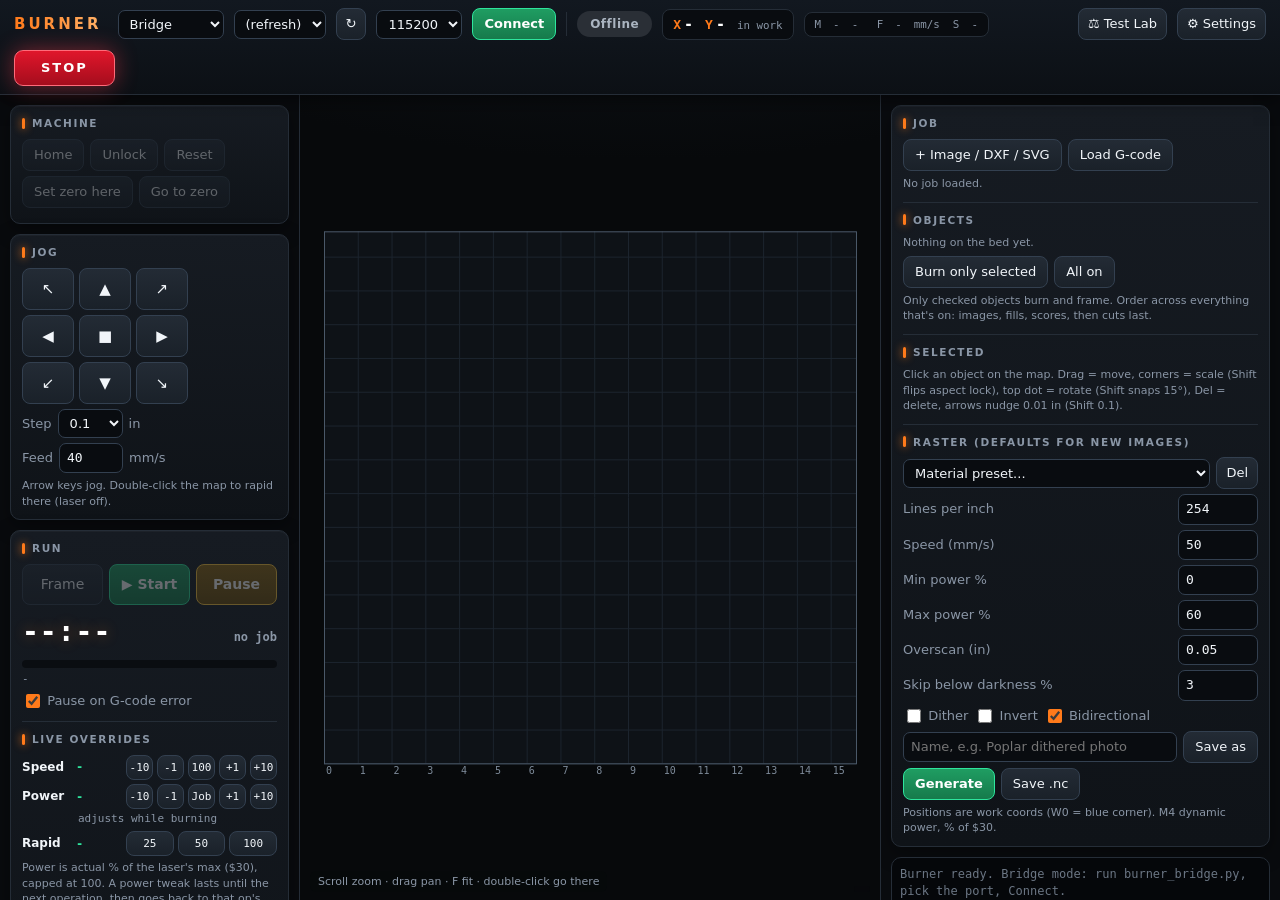
==== commit cf78cb4e: "Test Lab: 10 tuning blocks, slot grid, burn log with verdicts/notes, material profiles that build pr" ====
--- a/burner.html
+++ b/burner.html
@@ -89,6 +89,19 @@
 .opgrid input{width:100%}.opgrid .h{font-size:10px;color:var(--dim);text-transform:uppercase;letter-spacing:1px}
 .opgrid b.score{color:#3ce0ff}.opgrid b.cut{color:#ff5a6a}.opgrid b.fill{color:#2ee59d}
 /* settings modal */
+#labModal{position:fixed;inset:0;background:rgba(0,0,0,.65);backdrop-filter:blur(4px);display:none;align-items:center;justify-content:center;z-index:10}
+#labModal.open{display:flex}
+#labModal .modal{width:min(1040px,96vw)}
+.labtop{display:flex;gap:8px;align-items:center;flex-wrap:wrap;margin-bottom:12px}
+.labgrid{display:grid;grid-template-columns:230px 1fr;gap:14px}
+.ltest{display:flex;align-items:center;gap:8px;padding:8px 10px;border:1px solid var(--ln);border-radius:8px;margin-bottom:5px;cursor:pointer;background:#0b0e12}
+.ltest:hover{border-color:var(--ln2)}.ltest.sel{border-color:var(--acc);box-shadow:0 0 0 1px rgba(255,122,26,.3)}
+.ltest .ld{width:9px;height:9px;border-radius:50%}.ltest .lc{margin-left:auto;font:11px var(--mono);color:var(--dim)}
+.lrow{display:flex;gap:6px;align-items:center;padding:5px 0;border-bottom:1px solid var(--ln)}
+.lrow .ls{font:700 12px var(--mono);color:var(--acc2);min-width:34px}.lrow .lv{font:12px var(--mono);flex:1;color:var(--tx)}
+.lrow input{width:130px}.lrow button{padding:4px 8px}
+.lrow .lg.on{background:#167a4b;border-color:var(--ok)}.lrow .lb.on{background:#7a1020;border-color:var(--bad)}
+#labFields{display:grid;grid-template-columns:auto 100px auto 100px;gap:6px 10px;align-items:center;margin:10px 0}
 #settingsModal{position:fixed;inset:0;background:rgba(0,0,0,.65);backdrop-filter:blur(4px);display:none;align-items:center;justify-content:center;z-index:10}
 #settingsModal.open{display:flex}
 .modal{width:min(720px,94vw);max-height:90vh;overflow:auto;background:linear-gradient(180deg,#141a21,#0d1116);border:1px solid var(--ln2);border-radius:14px;padding:18px 20px;box-shadow:0 30px 80px rgba(0,0,0,.7)}
@@ -110,6 +123,7 @@
   <span class="dro"><span><i>X</i><b id="wx">-</b></span><span><i>Y</i><b id="wy">-</b></span><small>in work</small></span>
   <span class="dro"><small>M</small><small id="mx">-</small><small id="my">-</small><small>&nbsp;F</small><small id="fs">-</small><small>mm/s &nbsp;S</small><small id="ss">-</small></span>
   <span style="flex:1"></span>
+  <button id="labBtn" class="icon" title="Material test lab">&#9878; Test Lab</button>
   <button id="gearBtn" class="icon" title="Settings">&#9881; Settings</button>
   <button id="stopBtn" title="Feed hold, then soft reset. Laser off, job killed, no reboot. (Esc)">STOP</button>
 </header>
@@ -252,6 +266,34 @@
   </div>
 </main>
 
+<div id="labModal">
+  <div class="modal">
+    <h2>Test Lab <button id="closeLab" class="icon">&#10005;</button></h2>
+    <div class="labtop">
+      <label>Material</label><input id="labMat" list="labMats" placeholder="e.g. Poplar" style="width:180px"><datalist id="labMats"></datalist>
+      <span class="sep"></span>
+      <label>Next slot</label><button id="labSlotPrev" class="icon">&#9664;</button><b id="labSlot" class="pos">1</b><button id="labSlotNext" class="icon">&#9654;</button><button id="labSlotReset">Reset</button>
+      <label>Slots per row</label><input id="labCols" type="number" min="1" max="20" style="width:56px">
+      <span style="flex:1"></span>
+      <button id="labReport">Report</button><button id="labCsv">CSV</button>
+    </div>
+    <div class="muted" style="margin:-6px 0 10px">Each test is a 1&times;1 in block. Slots step 30 mm in a grid from work zero (the blue W0 corner), so set zero on the scrap's corner first. Every burn moves to the next slot and gets logged below.</div>
+    <div class="labgrid">
+      <div id="labList"></div>
+      <div class="box" style="margin:0">
+        <h3 id="labTitle">-</h3>
+        <div id="labDesc" class="muted"></div>
+        <div id="labTuned" class="muted" style="margin-top:6px"></div>
+        <div id="labFields"></div>
+        <div class="row"><button id="labPreview">Preview</button><button id="labBurn" class="pri">Burn test block</button><button id="labSaveBtn" class="warnb">Save as tuned</button></div>
+        <hr>
+        <div class="sub">Burns for this test (newest first)</div>
+        <div id="labHist"></div>
+        <div class="muted" style="margin-top:6px">Mark each block good or bad and leave a note. "Use" saves that row's settings as tuned. Tuned settings build presets like "Poplar 1/8&quot;" (cut + score + fill) and "Poplar dither" that show up in the job panels.</div>
+      </div>
+    </div>
+  </div>
+</div>
 <div id="settingsModal">
   <div class="modal">
     <h2>Settings <button id="closeSettings" class="icon">&#10005;</button></h2>
@@ -282,6 +324,10 @@
         <h3>Controller</h3>
         <div id="ctlInfo" class="muted">Not connected.</div>
         <div class="row"><button id="settingsBtn">Read $$</button><button id="resyncBtn" title="Clear the sender's buffer count if it ever desyncs">Resync buffer</button></div>
+      </div>
+      <div class="box" style="grid-column:1/-1">
+        <h3>Material profiles (Test Lab)</h3>
+        <div id="matProfiles"></div>
       </div>
       <div class="box" style="grid-column:1/-1">
         <h3>Material presets</h3>
@@ -1613,6 +1659,232 @@
 log('Burner ready. Bridge mode: run burner_bridge.py, pick the port, Connect.','dim');
 $('mode').dispatchEvent(new Event('change'));
 updateUI();
+
+// ================= TEST LAB =================
+const LAB_KEY='burner.lab';
+const BLOCK=25.4, PITCH=30;   // 1" block, 30 mm slot pitch
+const TESTS=[
+  {id:'score',  name:'Score',         kind:'vec', op:'score', desc:'Square outline, cross and a circle. Looking for a crisp, even line with no charring.', def:{power:30,feed:20,passes:1}},
+  {id:'fill',   name:'Fill',          kind:'vec', op:'fill',  desc:'Hatch-filled square with a round hole. Looking for even darkness and no visible line gaps.', def:{power:40,feed:60,passes:1,interval:0.1}},
+  {id:'cut16',  name:'Cut 1/16"',     kind:'vec', op:'cut', th:'1/16"', desc:'Square with a hole. The hole cuts first. Pass = both pieces fall out clean.', def:{power:100,feed:8,passes:1}},
+  {id:'cut8',   name:'Cut 1/8"',      kind:'vec', op:'cut', th:'1/8"',  desc:'Square with a hole. The hole cuts first. Pass = both pieces fall out clean.', def:{power:100,feed:5,passes:2}},
+  {id:'cut316', name:'Cut 3/16"',     kind:'vec', op:'cut', th:'3/16"', desc:'Square with a hole. The hole cuts first. Pass = both pieces fall out clean.', def:{power:100,feed:4,passes:3}},
+  {id:'cut4',   name:'Cut 1/4"',      kind:'vec', op:'cut', th:'1/4"',  desc:'Square with a hole. The hole cuts first. Pass = both pieces fall out clean.', def:{power:100,feed:3,passes:4}},
+  {id:'cut38',  name:'Cut 3/8"',      kind:'vec', op:'cut', th:'3/8"',  desc:'Square with a hole. Thick for a diode, so expect lots of passes and air assist.', def:{power:100,feed:2,passes:6}},
+  {id:'gray',   name:'Grayscale photo',kind:'ras', dither:false, desc:'Gradient bar, shaded sphere, fine lines and small text, burned as grayscale. Looking for a smooth tone range.', def:{lpi:254,feed:50,pmin:0,pmax:60}},
+  {id:'dither', name:'Dither photo',  kind:'ras', dither:true,  desc:'Same test image, dithered. Looking for separate dots, not mud, and readable small text.', def:{lpi:254,feed:50,pmin:0,pmax:40}},
+  {id:'ramp',   name:'Power ramp',    kind:'ras', ramp:true,    desc:'10 bars from min to max power, left to right. Find the first bar that marks (your min) and where it stops getting darker (your max). Saves to Grayscale.', def:{lpi:254,feed:50,pmin:0,pmax:100}},
+];
+let lab={materials:{}, current:'', slot:0, cols:5};
+try{ const v=JSON.parse(localStorage.getItem(LAB_KEY)||'null'); if(v) lab=Object.assign(lab,v); }catch{}
+let labTest='score';
+function saveLab(){ try{ localStorage.setItem(LAB_KEY, JSON.stringify(lab)); }catch(e){ log('Could not save test lab: '+e.message,'bad'); } renderMatProfiles(); }
+function mat(){ if(!lab.current) return null; return lab.materials[lab.current] || (lab.materials[lab.current]={tuned:{}, attempts:[], created:Date.now()}); }
+const T=id=>TESTS.find(t=>t.id===id);
+
+// ---------- geometry ----------
+function sq(x0,y0,s){ return [x0,y0, x0+s,y0, x0+s,y0+s, x0,y0+s, x0,y0]; }
+function circ(cx,cy,r){ const o=[], n=Math.max(24,Math.ceil(2*Math.PI*r/0.2)); for(let i=0;i<=n;i++){ const a=2*Math.PI*i/n; o.push(cx+r*Math.cos(a), cy+r*Math.sin(a)); } return o; }
+function shift(p,dx,dy){ return p.map((v,i)=>v+(i%2?dy:dx)); }
+function slotXY(n){ const c=Math.max(1,lab.cols|0); return [(n%c)*PITCH, Math.floor(n/c)*PITCH]; }
+
+function testImageCanvas(t, cols, rows){
+  const c=document.createElement('canvas'); c.width=cols; c.height=rows; const g=c.getContext('2d',{willReadFrequently:true});
+  g.fillStyle='#fff'; g.fillRect(0,0,cols,rows);
+  const W=cols, H=rows;
+  if(t.ramp){
+    for(let i=0;i<10;i++){ const v=Math.round(255*(1-(i+1)/10)); g.fillStyle='rgb('+v+','+v+','+v+')'; g.fillRect(Math.round(i*W/10)+1,0,Math.round(W/10)-2,H); }
+    return c;
+  }
+  const gr=g.createLinearGradient(0,0,W,0); gr.addColorStop(0,'#000'); gr.addColorStop(1,'#fff');
+  g.fillStyle=gr; g.fillRect(W*0.04,H*0.04,W*0.92,H*0.22);
+  const cx=W*0.3, cy=H*0.55, r=W*0.2, rg=g.createRadialGradient(cx-r*0.35,cy-r*0.35,r*0.1,cx,cy,r);
+  rg.addColorStop(0,'#eee'); rg.addColorStop(1,'#111'); g.fillStyle=rg; g.beginPath(); g.arc(cx,cy,r,0,Math.PI*2); g.fill();
+  g.fillStyle='#000';
+  for(let k=0;k<6;k++){ const lw=Math.max(1,Math.round((k+1)*W/254)); g.fillRect(W*0.58+k*W*0.06, H*0.36, lw, H*0.38); }
+  g.font='bold '+Math.round(H*0.11)+'px sans-serif'; g.fillText('Aa 2026', W*0.06, H*0.93);
+  g.font=Math.round(H*0.06)+'px sans-serif'; g.fillText('fine text 0.1', W*0.55, H*0.93);
+  return c;
+}
+
+// ---------- G-code for one block ----------
+function testGcode(t, v, slot){
+  const [bx,by]=slotXY(slot), L=['; TEST '+t.name+' slot '+(slot+1)+(lab.current?' ('+lab.current+')':''),'G21','G90'];
+  const SM=smax();
+  if(t.kind==='vec'){
+    const S=Math.round(SM*v.power/100), F=v.feed*60;
+    L.push('M4 S'+S,'G1 F'+fmt(F));
+    const emit=p=>{ L.push('G0 X'+fmt(p[0])+' Y'+fmt(p[1])); for(let i=2;i<p.length;i+=2) L.push('G1 X'+fmt(p[i])+' Y'+fmt(p[i+1])); };
+    if(t.op==='score'){
+      const ps=[sq(2,2,21.4),[6,12.7,19.4,12.7],[12.7,6,12.7,19.4],circ(12.7,12.7,4)].map(p=>shift(p,bx,by));
+      for(let k=0;k<v.passes;k++) for(const p of ps) emit(p);
+    } else if(t.op==='fill'){
+      const segs=hatch([sq(3,3,19.4),circ(12.7,12.7,4)].map(p=>shift(p,bx,by)), Math.max(0.02,v.interval||0.1));
+      for(let k=0;k<v.passes;k++) for(const [x0,x1,y] of segs){ L.push('G0 X'+fmt(x0)+' Y'+fmt(y)); L.push('G1 X'+fmt(x1)); }
+    } else {
+      const hole=shift(circ(12.7,12.7,3),bx,by), outer=shift(sq(3,3,19.4),bx,by);
+      for(const p of [hole,outer]) for(let k=0;k<v.passes;k++) emit(p);
+    }
+    L.push('M5 S0');
+    return {lines:L, pitch:0};
+  }
+  const lpi=Math.max(20,v.lpi), p=MM/lpi, n=Math.round(BLOCK*0.9/p), c=testImageCanvas(t,n,n);
+  const d=c.getContext('2d').getImageData(0,0,n,n).data, dark=new Float32Array(n*n);
+  for(let i=0;i<dark.length;i++) dark[i]=1-(0.299*d[i*4]+0.587*d[i*4+1]+0.114*d[i*4+2])/255;
+  if(t.dither) Core.dither(dark,n,n);
+  const off=(BLOCK-n*p)/2;
+  const rg=Core.rasterGcode(dark,n,n,{pitch:p, feed:v.feed*60, smin:SM*v.pmin/100, smax:SM*v.pmax/100, over:1.27, thresh:0.02, bidir:true, ox:bx+off, oy:by+off});
+  for(let i=0;i<rg.length;i++) L.push(rg[i]);
+  return {lines:L, pitch:p};
+}
+
+// ---------- UI ----------
+function labFields(t){
+  if(t.kind==='vec') return [['power','Power %',1],['feed','Speed mm/s',0.5],['passes','Passes',1]].concat(t.op==='fill'?[['interval','Line interval mm',0.01]]:[]);
+  return [['lpi','Lines per inch',1],['feed','Speed mm/s',5],['pmin','Min power %',1],['pmax','Max power %',1]];
+}
+function curVals(t){ const m=mat(); const base=(m&&m.tuned[t.id])||t.def; return {...t.def, ...base}; }
+function readLab(t){ const v={}; for(const [k] of labFields(t)) v[k]=+$('lab_'+k).value; if(t.kind==='vec') v.passes=Math.max(1,Math.round(v.passes)); return v; }
+function vdesc(t,v){ return t.kind==='vec' ? v.power+'% '+v.feed+'mm/s x'+v.passes+(v.interval?' @'+v.interval+'mm':'') : v.lpi+'lpi '+v.feed+'mm/s '+v.pmin+'-'+v.pmax+'%'; }
+function openLab(o){ $('labModal').classList.toggle('open',o); if(o) renderLab(); }
+
+function renderLab(){
+  const dl=$('labMats'); dl.innerHTML=''; Object.keys(lab.materials).sort().forEach(n=>{ const o=document.createElement('option'); o.value=n; dl.appendChild(o); });
+  if(document.activeElement!==$('labMat')) $('labMat').value=lab.current||'';
+  $('labSlot').textContent=(lab.slot+1); $('labCols').value=lab.cols;
+  const m=mat();
+  const list=$('labList'); list.innerHTML='';
+  for(const t of TESTS){
+    const tuned=m&&m.tuned[t.id], n=m?m.attempts.filter(a=>a.test===t.id).length:0;
+    const b=document.createElement('div'); b.className='ltest'+(t.id===labTest?' sel':'');
+    b.innerHTML='<span class="ld" style="background:'+(tuned?'var(--ok)':n?'var(--warn)':'#39424e')+'"></span><span>'+t.name+'</span><span class="lc">'+(tuned?'tuned':n?n+' tries':'')+'</span>';
+    b.onclick=()=>{ labTest=t.id; renderLab(); };
+    list.appendChild(b);
+  }
+  const t=T(labTest), v=curVals(t);
+  $('labTitle').textContent=t.name; $('labDesc').textContent=t.desc;
+  $('labTuned').innerHTML = m&&m.tuned[t.id] ? 'Tuned: <b style="color:var(--ok)">'+vdesc(t,m.tuned[t.id])+'</b>' : (lab.current?'Not tuned yet. Starting values are placeholders.':'Pick or type a material name first.');
+  const f=$('labFields'); f.innerHTML='';
+  for(const [k,lbl,step] of labFields(t)){ const l=document.createElement('label'); l.textContent=lbl; const i=document.createElement('input'); i.type='number'; i.step=step; i.id='lab_'+k; i.value=v[k]; f.appendChild(l); f.appendChild(i); }
+  $('labSaveBtn').textContent = t.ramp ? 'Save to Grayscale' : 'Save as tuned';
+  // attempts
+  const tb=$('labHist'); tb.innerHTML='';
+  const at=m? m.attempts.map((a,i)=>({a,i})).filter(x=>x.a.test===t.id).reverse() : [];
+  if(!at.length){ tb.innerHTML='<div class="muted">No burns yet for this test.</div>'; }
+  for(const {a,i} of at){
+    const r=document.createElement('div'); r.className='lrow';
+    r.innerHTML='<span class="ls">#'+(a.slot+1)+'</span><span class="lv"></span>'+
+      '<button class="lg'+(a.verdict==='good'?' on':'')+'" title="Good">&#10003;</button><button class="lb'+(a.verdict==='bad'?' on':'')+'" title="Bad">&#10007;</button>'+
+      '<input placeholder="note" value=""><button title="Load these settings">Load</button><button class="pri" title="Save these as the tuned setting">Use</button>';
+    r.querySelector('.lv').textContent=vdesc(t,a.v); const inp=r.querySelector('input'); inp.value=a.note||'';
+    const [bg,bb,bl,bu]=r.querySelectorAll('button');
+    bg.onclick=()=>{ a.verdict=a.verdict==='good'?'':'good'; saveLab(); renderLab(); };
+    bb.onclick=()=>{ a.verdict=a.verdict==='bad'?'':'bad'; saveLab(); renderLab(); };
+    inp.onchange=()=>{ a.note=inp.value; saveLab(); };
+    bl.onclick=()=>{ for(const [k] of labFields(t)) if(a.v[k]!==undefined) $('lab_'+k).value=a.v[k]; };
+    bu.onclick=()=>{ tune(t,a.v); a.verdict='good'; saveLab(); renderLab(); };
+    tb.appendChild(r);
+  }
+}
+function needMat(){ if(lab.current) return true; log('Type a material name in the Test Lab first (e.g. Poplar)','warn'); $('labMat').focus(); return false; }
+
+$('labMat').addEventListener('change',()=>{ const n=$('labMat').value.trim(); lab.current=n; if(n) mat(); saveLab(); renderLab(); });
+$('labCols').addEventListener('change',()=>{ lab.cols=Math.max(1,Math.min(20,+$('labCols').value||5)); saveLab(); });
+$('labSlotPrev').onclick=()=>{ lab.slot=Math.max(0,lab.slot-1); saveLab(); renderLab(); };
+$('labSlotNext').onclick=()=>{ lab.slot++; saveLab(); renderLab(); };
+$('labSlotReset').onclick=()=>{ lab.slot=0; saveLab(); renderLab(); };
+$('labPreview').onclick=()=>{
+  const t=T(labTest), g=testGcode(t, readLab(t), lab.slot);
+  setJob(g.lines, 'Test: '+t.name+' (slot '+(lab.slot+1)+')', g.pitch, false); dirty=true; log('Preview of '+t.name+' in slot '+(lab.slot+1)+'. Blocks start at work zero.','dim');
+};
+$('labBurn').onclick=()=>{
+  if(!needMat()) return;
+  const t=T(labTest), v=readLab(t), g=testGcode(t, v, lab.slot);
+  setJob(g.lines, 'Test: '+t.name+' (slot '+(lab.slot+1)+')', g.pitch, false);
+  if(!connected){ log('Not connected. Previewed only, nothing logged.','warn'); return; }
+  if(job.running || st.state!=='Idle'){ log('Controller must be Idle','warn'); return; }
+  mat().attempts.push({test:t.id, slot:lab.slot, v, t:Date.now(), verdict:'', note:''});
+  lab.slot++; saveLab();
+  openLab(false); startJob();
+};
+$('labSaveBtn').onclick=()=>{ if(!needMat()) return; const t=T(labTest); tune(t, readLab(t)); renderLab(); };
+
+// tuned setting -> material + the regular presets used in the job panels
+function tune(t,v){
+  const m=mat(); if(!m) return;
+  const id = t.ramp ? 'gray' : t.id;
+  m.tuned[id] = t.ramp ? {...curVals(T('gray')), ...v} : {...v};
+  saveLab(); syncMatPresets(lab.current);
+  log('Tuned '+lab.current+' / '+T(id).name+': '+vdesc(T(id), m.tuned[id]),'acc');
+}
+function syncMatPresets(name){
+  const m=lab.materials[name]; if(!m) return;
+  const tu=m.tuned, d=id=>({...T(id).def, ...(tu[id]||{})});
+  const score={power:d('score').power, feed:d('score').feed, passes:d('score').passes};
+  const fill={power:d('fill').power, feed:d('fill').feed, passes:d('fill').passes, interval:d('fill').interval};
+  let anyCut=false;
+  for(const t of TESTS.filter(t=>t.op==='cut')){
+    if(!tu[t.id]) continue; anyCut=true;
+    const c=tu[t.id]; upsertQuiet('vector', name+' '+t.th, {cut:{power:c.power,feed:c.feed,passes:c.passes}, score, fill});
+  }
+  if(!anyCut && (tu.score||tu.fill)) upsertQuiet('vector', name+' engrave', {cut:T('cut8').def, score, fill});
+  for(const [id,lbl,dith] of [['gray','grayscale',false],['dither','dither',true]]){
+    if(!tu[id]) continue; const r=tu[id];
+    upsertQuiet('raster', name+' '+lbl, {rLpi:r.lpi, rFeedS:r.feed, rPmin:r.pmin, rPmax:r.pmax, rOver:0.05, rThresh:3, rDither:dith, rInvert:false, rBidir:true});
+  }
+  savePresets();
+}
+function upsertQuiet(type,name,v){ const i=presets.findIndex(p=>p.type===type&&p.name===name); if(i>=0) presets[i].v=v; else presets.push({type,name,v}); }
+
+// ---------- report ----------
+function esc(x){ return String(x).replace(/[&<>"]/g,c=>({'&':'&amp;','<':'&lt;','>':'&gt;','"':'&quot;'}[c])); }
+$('labReport').onclick=()=>{
+  const names = lab.current ? [lab.current] : Object.keys(lab.materials);
+  if(!names.length){ log('No materials tested yet','warn'); return; }
+  let h='<!DOCTYPE html><html><head><meta charset="utf-8"><title>Burner test report</title><style>body{font:13px system-ui,sans-serif;margin:28px;color:#111}h1{margin:0 0 4px}h2{margin:24px 0 6px;border-bottom:2px solid #ff7a1a;padding-bottom:3px}table{border-collapse:collapse;width:100%;margin:6px 0 14px}td,th{border:1px solid #ccc;padding:4px 7px;text-align:left}th{background:#f3f3f3}.g{color:#0a7d45;font-weight:700}.b{color:#c0142a;font-weight:700}.m{color:#777}@media print{button{display:none}}</style></head><body>';
+  h+='<h1>Burner material test report</h1><div class="m">'+new Date().toLocaleString()+' &middot; $30 = '+smax()+'</div><button onclick="print()">Print</button>';
+  for(const n of names){
+    const m=lab.materials[n]; if(!m) continue;
+    h+='<h2>'+esc(n)+'</h2><table><tr><th>Test</th><th>Tuned setting</th><th>Tries</th></tr>';
+    for(const t of TESTS){ const tu=m.tuned[t.id], k=m.attempts.filter(a=>a.test===t.id).length; if(!tu&&!k) continue; h+='<tr><td>'+t.name+'</td><td>'+(tu?'<b>'+vdesc(t,tu)+'</b>':'<span class="m">not tuned</span>')+'</td><td>'+k+'</td></tr>'; }
+    h+='</table><table><tr><th>Slot</th><th>Test</th><th>Settings</th><th>Result</th><th>Note</th><th>When</th></tr>';
+    for(const a of m.attempts){ const t=T(a.test); h+='<tr><td>#'+(a.slot+1)+'</td><td>'+t.name+'</td><td>'+vdesc(t,a.v)+'</td><td class="'+(a.verdict==='good'?'g':a.verdict==='bad'?'b':'')+'">'+(a.verdict||'-')+'</td><td>'+esc(a.note||'')+'</td><td>'+new Date(a.t).toLocaleString()+'</td></tr>'; }
+    h+='</table>';
+  }
+  h+='</body></html>';
+  const u=URL.createObjectURL(new Blob([h],{type:'text/html'}));
+  const w=window.open(u,'_blank'); if(!w){ const a=document.createElement('a'); a.href=u; a.download='burner-test-report.html'; a.click(); }
+};
+$('labCsv').onclick=()=>{
+  const rows=[['material','slot','test','settings','result','note','time']];
+  for(const [n,m] of Object.entries(lab.materials)) for(const a of m.attempts) rows.push([n,a.slot+1,T(a.test).name,vdesc(T(a.test),a.v),a.verdict||'',a.note||'',new Date(a.t).toISOString()]);
+  const csv=rows.map(r=>r.map(x=>'"'+String(x).replace(/"/g,'""')+'"').join(',')).join('\n');
+  const a=document.createElement('a'); a.href=URL.createObjectURL(new Blob([csv],{type:'text/csv'})); a.download='burner-tests.csv'; a.click();
+};
+
+// ---------- settings page: material profiles ----------
+function renderMatProfiles(){
+  const el=$('matProfiles'); if(!el) return;
+  const names=Object.keys(lab.materials).sort();
+  if(!names.length){ el.innerHTML='<div class="muted">None yet. Open the Test Lab, name a material and start burning blocks.</div>'; return; }
+  el.innerHTML='';
+  for(const n of names){
+    const m=lab.materials[n], tuned=Object.keys(m.tuned);
+    const r=document.createElement('div'); r.className='lrow';
+    r.innerHTML='<b style="color:var(--tx);min-width:110px"></b><span class="lv"></span><button>Open in Test Lab</button><button class="warnb">Delete</button>';
+    r.querySelector('b').textContent=n;
+    r.querySelector('.lv').textContent=tuned.length? tuned.map(id=>T(id).name).join(', ') : 'nothing tuned yet';
+    const [bo,bd]=r.querySelectorAll('button');
+    bo.onclick=()=>{ lab.current=n; saveLab(); openSettings(false); openLab(true); };
+    bd.onclick=()=>{ if(bd.dataset.armed){ delete lab.materials[n]; if(lab.current===n) lab.current=''; saveLab(); log('Deleted material '+n+' (its presets stay)','dim'); } else { bd.dataset.armed='1'; bd.textContent='Click again'; setTimeout(()=>{ bd.textContent='Delete'; delete bd.dataset.armed; },2500); } };
+    el.appendChild(r);
+  }
+}
+$('labBtn').onclick=()=>openLab(true);
+$('closeLab').onclick=()=>openLab(false);
+$('labModal').addEventListener('mousedown',e=>{ if(e.target.id==='labModal') openLab(false); });
+document.addEventListener('keydown',e=>{ if(e.key==='Escape') openLab(false); });
+renderMatProfiles();
 </script>
 </body>
 </html>
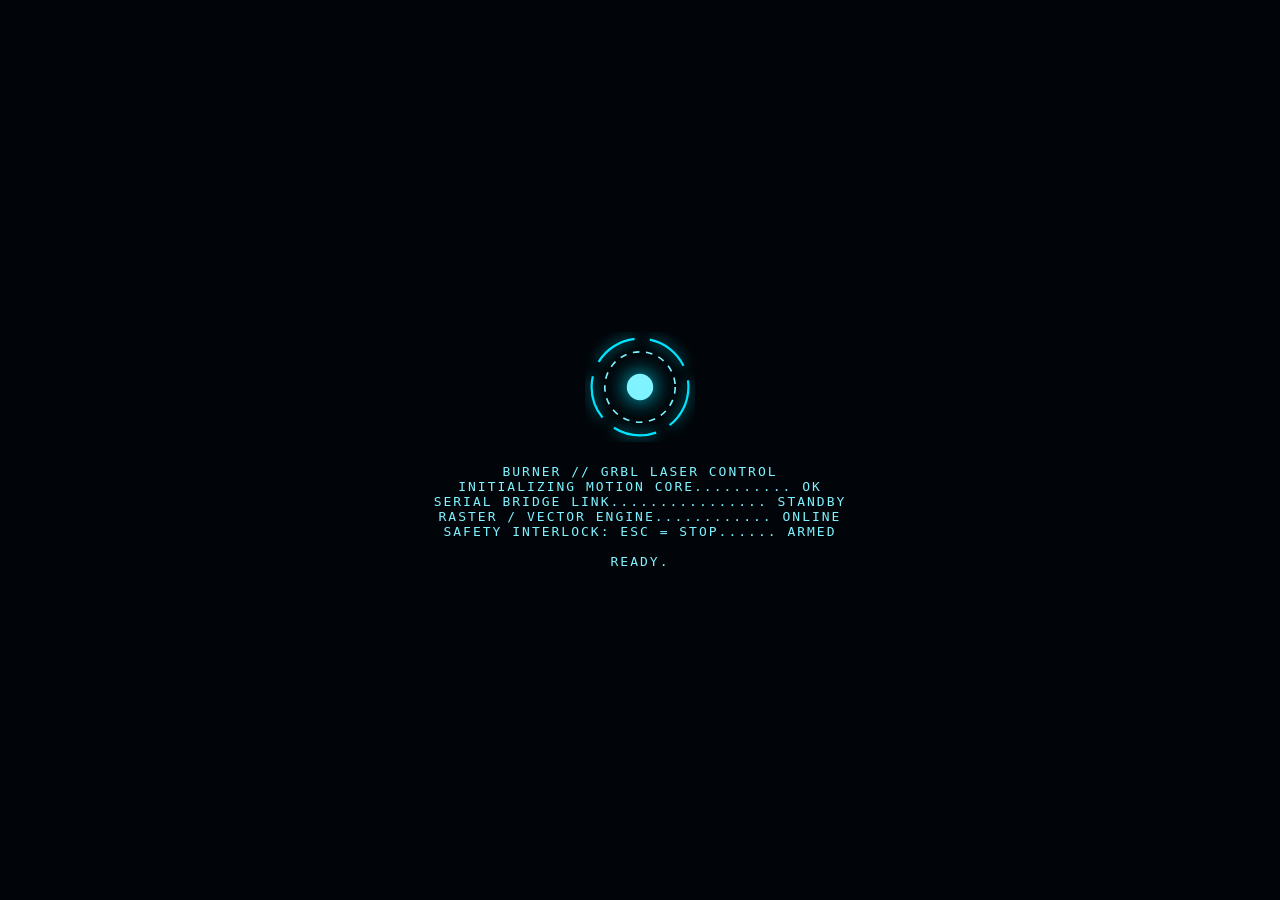
==== commit 70734248: "HUD theme (boot, reactor, reticle, status strip), delete for presets/burns/tuned, fix init-order cra" ====
--- a/burner.html
+++ b/burner.html
@@ -108,10 +108,71 @@
 .modal h2{margin:0 0 14px;font-size:16px;letter-spacing:1px;display:flex;justify-content:space-between;align-items:center}
 .mgrid{display:grid;grid-template-columns:1fr 1fr;gap:12px}
 @media (max-width:700px){.mgrid{grid-template-columns:1fr}}
+
+/* ===================== HUD THEME ===================== */
+body.hud{--bg:#010509;--pn:rgba(4,18,28,.78);--pn2:rgba(6,26,40,.82);--ln:rgba(0,229,255,.16);--ln2:rgba(0,229,255,.34);
+  --tx:#dcf7ff;--dim:#6aa6ba;--acc:#00e5ff;--acc2:#7ff3ff;--hud:#00e5ff;--laser:#ff7a1a;
+  background:
+    radial-gradient(1200px 700px at 50% -10%,rgba(0,140,180,.22),transparent 60%),
+    radial-gradient(900px 500px at 50% 120%,rgba(0,90,140,.18),transparent 60%),
+    repeating-linear-gradient(0deg,rgba(0,229,255,.035) 0 1px,transparent 1px 40px),
+    repeating-linear-gradient(90deg,rgba(0,229,255,.035) 0 1px,transparent 1px 40px),#010509}
+body.hud::after{content:"";position:fixed;inset:0;pointer-events:none;z-index:50;
+  background:repeating-linear-gradient(180deg,rgba(0,229,255,.035) 0 1px,transparent 1px 3px);mix-blend-mode:screen;animation:scan 8s linear infinite}
+@keyframes scan{from{background-position:0 0}to{background-position:0 300px}}
+body.hud header{background:linear-gradient(180deg,rgba(0,40,60,.85),rgba(2,12,20,.9));border-bottom:1px solid var(--ln2);box-shadow:0 0 24px rgba(0,229,255,.18)}
+body.hud .brand{background:none;color:var(--hud);-webkit-text-fill-color:var(--hud);text-shadow:0 0 10px rgba(0,229,255,.8);font-family:var(--mono);letter-spacing:6px}
+body.hud .left,body.hud .right{background:rgba(1,8,14,.55)}
+body.hud .box{position:relative;background:
+   linear-gradient(var(--hud),var(--hud)) top left/14px 2px no-repeat,linear-gradient(var(--hud),var(--hud)) top left/2px 14px no-repeat,
+   linear-gradient(var(--hud),var(--hud)) top right/14px 2px no-repeat,linear-gradient(var(--hud),var(--hud)) top right/2px 14px no-repeat,
+   linear-gradient(var(--hud),var(--hud)) bottom left/14px 2px no-repeat,linear-gradient(var(--hud),var(--hud)) bottom left/2px 14px no-repeat,
+   linear-gradient(var(--hud),var(--hud)) bottom right/14px 2px no-repeat,linear-gradient(var(--hud),var(--hud)) bottom right/2px 14px no-repeat,
+   linear-gradient(180deg,var(--pn2),var(--pn));
+  border:1px solid var(--ln);border-radius:4px;box-shadow:0 0 18px rgba(0,229,255,.06) inset,0 0 22px rgba(0,0,0,.6)}
+body.hud .box h3,body.hud .sub{font-family:var(--mono);color:var(--acc2);letter-spacing:3px;text-shadow:0 0 8px rgba(0,229,255,.5)}
+body.hud .box h3::before,body.hud .sub::before{background:var(--hud);box-shadow:0 0 10px var(--hud);width:6px;height:6px;border-radius:0;transform:rotate(45deg)}
+body.hud button{background:rgba(0,229,255,.06);border:1px solid var(--ln2);border-radius:3px;color:var(--tx);font-family:var(--mono);font-size:12px;letter-spacing:.5px;text-transform:uppercase}
+body.hud button:hover:not(:disabled){background:rgba(0,229,255,.14);border-color:var(--hud);box-shadow:0 0 12px rgba(0,229,255,.45),inset 0 0 8px rgba(0,229,255,.2)}
+body.hud button.pri{background:rgba(0,255,170,.12);border-color:#00ffaa;color:#b5ffe5;text-shadow:0 0 6px rgba(0,255,170,.7)}
+body.hud button.warnb{background:rgba(255,190,40,.1);border-color:#ffbe28;color:#ffe2a0}
+body.hud #stopBtn{background:linear-gradient(180deg,rgba(255,40,60,.9),rgba(150,0,20,.9));border:1px solid #ff6b7a;border-radius:3px;box-shadow:0 0 24px rgba(255,40,60,.6);animation:stopPulse 2.4s ease-in-out infinite}
+@keyframes stopPulse{50%{box-shadow:0 0 36px rgba(255,40,60,.9)}}
+body.hud input,body.hud select{background:rgba(0,12,20,.85);border:1px solid var(--ln2);border-radius:3px;color:var(--acc2);font-family:var(--mono)}
+body.hud input:focus,body.hud select:focus{border-color:var(--hud);box-shadow:0 0 0 2px rgba(0,229,255,.2),0 0 12px rgba(0,229,255,.3)}
+body.hud .dro{background:rgba(0,20,30,.7);border:1px solid var(--ln2);border-radius:3px;box-shadow:inset 0 0 12px rgba(0,229,255,.12)}
+body.hud .dro i{color:var(--hud);text-shadow:0 0 6px var(--hud)}
+body.hud .dro b{color:#fff;text-shadow:0 0 8px rgba(0,229,255,.6)}
+body.hud .timer b{color:var(--acc2);text-shadow:0 0 16px rgba(0,229,255,.8)}
+body.hud progress::-webkit-progress-value{background:linear-gradient(90deg,#00e5ff,#7ff3ff);box-shadow:0 0 10px #00e5ff}
+body.hud progress::-moz-progress-bar{background:linear-gradient(90deg,#00e5ff,#7ff3ff)}
+body.hud #console{background:rgba(0,8,12,.85);border-color:var(--ln2);color:#9eeaff;box-shadow:inset 0 0 20px rgba(0,229,255,.08)}
+body.hud .orow,body.hud .ltest{background:rgba(0,16,26,.7);border-radius:3px}
+body.hud .orow.sel,body.hud .ltest.sel{border-color:var(--hud);box-shadow:0 0 12px rgba(0,229,255,.35)}
+body.hud .modal{background:linear-gradient(180deg,rgba(4,24,36,.96),rgba(1,10,16,.97));border:1px solid var(--ln2);border-radius:6px;box-shadow:0 0 50px rgba(0,229,255,.2)}
+body.hud .modal h2{font-family:var(--mono);letter-spacing:4px;color:var(--acc2);text-shadow:0 0 10px rgba(0,229,255,.6)}
+body.hud .badge{border-radius:3px;font-family:var(--mono);letter-spacing:2px}
+body.hud #mapHint,body.hud #hover{background:rgba(0,14,22,.8);border:1px solid var(--ln);color:var(--acc2);border-radius:3px}
+.reactor{width:26px;height:26px;display:none}
+body.hud .reactor{display:inline-block}
+.reactor .r1{animation:spin 6s linear infinite;transform-origin:50% 50%}
+.reactor .r2{animation:spin 3s linear infinite reverse;transform-origin:50% 50%}
+@keyframes spin{to{transform:rotate(360deg)}}
+#hudStrip{position:absolute;left:0;right:0;top:0;display:none;gap:18px;align-items:center;padding:5px 12px;font:11px var(--mono);letter-spacing:1.5px;color:var(--acc2);
+  background:linear-gradient(180deg,rgba(0,30,45,.8),rgba(0,30,45,0));pointer-events:none;text-transform:uppercase}
+body.hud #hudStrip{display:flex}
+#hudStrip .k{color:var(--dim)} #hudStrip .on{color:#00ffaa;text-shadow:0 0 6px #00ffaa} #hudStrip .off{color:#ff5a6a}
+#boot{position:fixed;inset:0;z-index:100;background:#010509;display:none;align-items:center;justify-content:center;flex-direction:column;font:13px var(--mono);color:#7ff3ff;letter-spacing:2px;transition:opacity .4s}
+body.hud #boot.go{display:flex}
+#boot .ring{width:110px;height:110px;margin-bottom:22px}
+#boot .ln{opacity:0;animation:bootln .25s forwards;white-space:pre}
+@keyframes bootln{to{opacity:1}}
 </style>
 </head>
-<body>
+<body class="hud">
+<div id="boot"></div>
 <header>
+  <svg class="reactor" viewBox="0 0 40 40"><circle cx="20" cy="20" r="6" fill="#7ff3ff" style="filter:drop-shadow(0 0 4px #00e5ff)"/><g class="r1" fill="none" stroke="#00e5ff" stroke-width="2"><circle cx="20" cy="20" r="15" stroke-dasharray="10 5"/></g><g class="r2" fill="none" stroke="#7ff3ff" stroke-width="1.2"><circle cx="20" cy="20" r="10" stroke-dasharray="3 3"/></g></svg>
   <span class="brand">BURNER</span>
   <select id="mode" title="Bridge = burner_bridge.py (any browser). Web Serial = Chrome/Firefox built-in."><option value="bridge">Bridge</option><option value="webserial">Web Serial</option></select>
   <select id="portSel" style="max-width:240px"><option value="">(refresh)</option></select>
@@ -188,6 +249,7 @@
 
   <div id="mapWrap">
     <canvas id="map"></canvas>
+    <div id="hudStrip"></div>
     <div id="mapHint">Scroll zoom &middot; drag pan &middot; F fit &middot; double-click go there</div>
     <div id="hover"></div>
   </div>
@@ -286,6 +348,7 @@
         <div id="labTuned" class="muted" style="margin-top:6px"></div>
         <div id="labFields"></div>
         <div class="row"><button id="labPreview">Preview</button><button id="labBurn" class="pri">Burn test block</button><button id="labSaveBtn" class="warnb">Save as tuned</button></div>
+        <div class="row"><button id="labUntune" title="Forget the tuned setting for this test">Clear tuned</button><button id="labClearBurns" title="Delete every logged burn for this test">Clear burns</button></div>
         <hr>
         <div class="sub">Burns for this test (newest first)</div>
         <div id="labHist"></div>
@@ -322,6 +385,7 @@
       </div>
       <div class="box" style="grid-column:1/-1">
         <h3>Controller</h3>
+        <div class="row"><label>Theme</label><select id="theme"><option value="hud">HUD</option><option value="classic">Classic</option></select></div>
         <div id="ctlInfo" class="muted">Not connected.</div>
         <div class="row"><button id="settingsBtn">Read $$</button><button id="resyncBtn" title="Clear the sender's buffer count if it ever desyncs">Resync buffer</button></div>
       </div>
@@ -493,7 +557,7 @@
 const ALM = {1:'Hard limit hit. Position lost, rehome.',2:'Soft limit: target outside machine travel.',3:'Reset while moving. Position lost, rehome or $X.',6:'Homing failed: reset during cycle.',7:'Homing failed: door opened.',8:'Homing failed: pull-off did not clear switch.',9:'Homing failed: switch not found.'};
 
 // ---------- persisted settings ----------
-const PERSIST = ['mode','baud','jogStep','jogFeedS','bedW','bedH','bedX0','bedY0','frameFeedS','frameS','rLpi','rFeedS','rPmin','rPmax','rOver','rThresh','rDither','rInvert','rBidir','haltErr'];
+const PERSIST = ['theme','mode','baud','jogStep','jogFeedS','bedW','bedH','bedX0','bedY0','frameFeedS','frameS','rLpi','rFeedS','rPmin','rPmax','rOver','rThresh','rDither','rInvert','rBidir','haltErr'];
 function loadPrefs(){ try{ const p = JSON.parse(localStorage.getItem('burner.prefs')||'{}'); for(const k of PERSIST){ if(p[k]===undefined) continue; const el=$(k); if(el.type==='checkbox') el.checked=p[k]; else el.value=p[k]; } }catch{} }
 function savePrefs(){ try{ const p={}; for(const k of PERSIST){ const el=$(k); p[k]= el.type==='checkbox'?el.checked:el.value; } localStorage.setItem('burner.prefs',JSON.stringify(p)); }catch{} }
 loadPrefs();
@@ -1291,6 +1355,31 @@
   a.download = (job.name.replace(/[^\w.-]+/g,'_')||'job')+'.nc'; a.click();
 };
 
+// ---------- theme ----------
+const isHud=()=>document.body.classList.contains('hud');
+function applyTheme(){ document.body.classList.toggle('hud', $('theme').value!=='classic'); try{ staticKey=''; dirty=true; }catch{} }
+$('theme').addEventListener('change', applyTheme);
+document.body.classList.toggle('hud', $('theme').value!=='classic');
+(function boot(){
+  if(!isHud()) return; const b=$('boot');
+  const L=['BURNER // GRBL LASER CONTROL','INITIALIZING MOTION CORE.......... OK','SERIAL BRIDGE LINK................ STANDBY','RASTER / VECTOR ENGINE............ ONLINE','SAFETY INTERLOCK: ESC = STOP...... ARMED','','READY.'];
+  b.innerHTML='<svg class="ring" viewBox="0 0 100 100"><g style="transform-origin:50% 50%;animation:spin 2s linear infinite"><circle cx="50" cy="50" r="44" fill="none" stroke="#00e5ff" stroke-width="2" stroke-dasharray="40 14" style="filter:drop-shadow(0 0 6px #00e5ff)"/></g><g style="transform-origin:50% 50%;animation:spin 1.2s linear infinite reverse"><circle cx="50" cy="50" r="32" fill="none" stroke="#7ff3ff" stroke-width="1.5" stroke-dasharray="6 6"/></g><circle cx="50" cy="50" r="12" fill="#7ff3ff" style="filter:drop-shadow(0 0 10px #00e5ff)"/></svg>'+L.map((l,i)=>'<div class="ln" style="animation-delay:'+(i*0.14)+'s">'+(l||' ')+'</div>').join('');
+  b.classList.add('go'); const end=()=>{ b.style.opacity='0'; setTimeout(()=>b.classList.remove('go'),400); };
+  b.onclick=end; setTimeout(end,1500);
+})();
+function updateHudStrip(){
+  if(!isHud()) return;
+  const k=(a,b,c)=>'<span><span class="k">'+a+'</span> <span class="'+(c||'')+'">'+b+'</span></span>';
+  const n=job.lines.length;
+  $('hudStrip').innerHTML =
+    k('LINK', connected?($('mode').value==='bridge'?'BRIDGE':'WEBSERIAL'):'OFFLINE', connected?'on':'off')+
+    k('STATE', connected&&st.known?st.state.toUpperCase():'--')+
+    k('BUF', connected? bufUsed+'/'+rxSize : '--')+
+    k('LASER', st.s>0&&st.state==='Run' ? 'FIRING' : 'SAFE', st.s>0&&st.state==='Run'?'off':'on')+
+    k('JOB', n? (job.running? (100*$('prog').value).toFixed(1)+'%' : (layoutStale?'STALE':'READY')) : 'NONE')+
+    k('OBJ', objs.filter(o=>o.on).length+'/'+objs.length);
+}
+
 // ---------- material presets ----------
 const PRE_KEY='burner.presets';
 let presets=[]; try{ presets=JSON.parse(localStorage.getItem(PRE_KEY)||'[]'); }catch{}
@@ -1306,8 +1395,17 @@
 function rasterDesc(v){ return v.rLpi+' lpi, '+v.rFeedS+' mm/s, '+v.rPmin+'-'+v.rPmax+'%'+(v.rDither?', dithered':'')+(v.rInvert?', inverted':''); }
 function listPresets(){
   fillPresetSel('rPreset','raster'); fillPresetSel('vPreset','vector');
-  $('presetList').innerHTML = presets.length ? presets.map(p=>'<div><b style="color:var(--tx)">'+p.name.replace(/</g,'&lt;')+'</b> <span>('+p.type+': '+(p.type==='raster'?rasterDesc(p.v):vecDesc(p.v))+')</span></div>').join('') : 'None saved yet.';
-}
+  const el=$('presetList'); el.innerHTML='';
+  if(!presets.length){ el.textContent='None saved yet.'; return; }
+  presets.slice().sort((a,b)=>a.type.localeCompare(b.type)||a.name.localeCompare(b.name)).forEach(p=>{
+    const r=document.createElement('div'); r.className='lrow';
+    r.innerHTML='<span class="ls" style="min-width:56px">'+(p.type==='raster'?'RASTER':'VECTOR')+'</span><b style="color:var(--tx);min-width:140px"></b><span class="lv" style="font-size:11px;color:var(--dim)"></span><button class="warnb">Delete</button>';
+    r.querySelector('b').textContent=p.name; r.querySelector('.lv').textContent=p.type==='raster'?rasterDesc(p.v):vecDesc(p.v);
+    armDelete(r.querySelector('button'), ()=>{ presets=presets.filter(q=>q!==p); savePresets(); log('Deleted preset "'+p.name+'"','dim'); });
+    el.appendChild(r);
+  });
+}
+function armDelete(btn, fn){ btn.onclick=()=>{ if(btn.dataset.armed){ fn(); } else { btn.dataset.armed='1'; const t=btn.textContent; btn.textContent='Sure?'; setTimeout(()=>{ btn.textContent=t; delete btn.dataset.armed; },2500); } }; }
 function upsert(type,name,v){
   const i=presets.findIndex(p=>p.type===type&&p.name===name);
   if(i>=0) presets[i].v=v; else presets.push({type,name,v});
@@ -1323,7 +1421,7 @@
   writeRaster(p.v);
   savePrefs(); if(sel&&sel.type==='img'){ sel.r=readRaster(); sel.rPreset=p.name; layoutChanged(); } log('Raster preset: '+p.name+' ('+rasterDesc(p.v)+')','dim');
 };
-$('rPresetDel').onclick=()=>{ const n=$('rPreset').value; if(!n) return; presets=presets.filter(p=>!(p.type==='raster'&&p.name===n)); savePresets(); log('Deleted raster preset "'+n+'"','dim'); };
+armDelete($('rPresetDel'), ()=>{ const n=$('rPreset').value; if(!n){ log('Pick a preset in the dropdown first','warn'); return; } presets=presets.filter(p=>!(p.type==='raster'&&p.name===n)); savePresets(); log('Deleted raster preset "'+n+'"','dim'); });
 $('vSaveAs').onclick=()=>{
   if(!sel||sel.type!=='vec') return;
   const name=$('vPresetName').value.trim(); if(!name){ log('Type a name for the preset first','warn'); $('vPresetName').focus(); return; }
@@ -1333,7 +1431,7 @@
   const p=presets.find(p=>p.type==='vector'&&p.name===$('vPreset').value); if(!p||!sel||sel.type!=='vec') return;
   sel.set=JSON.parse(JSON.stringify(vecSet(p.v))); sel.preset=p.name; layoutChanged();
 };
-$('vPresetDel').onclick=()=>{ const n=$('vPreset').value; if(!n) return; presets=presets.filter(p=>!(p.type==='vector'&&p.name===n)); savePresets(); };
+armDelete($('vPresetDel'), ()=>{ const n=$('vPreset').value; if(!n){ log('Pick a preset in the dropdown first','warn'); return; } presets=presets.filter(p=>!(p.type==='vector'&&p.name===n)); savePresets(); log('Deleted vector preset "'+n+'"','dim'); });
 $('presetExport').onclick=()=>{
   const a=document.createElement('a'); a.href=URL.createObjectURL(new Blob([JSON.stringify(presets,null,2)],{type:'application/json'})); a.download='burner-presets.json'; a.click();
 };
@@ -1447,6 +1545,7 @@
   $('genBtn').disabled = job.running; $('loadGcBtn').disabled = job.running; $('loadImgBtn').disabled = job.running;
   $('resetBtn').disabled = !connected;
   $('layoutNote').style.display = layoutStale && objs.length ? '' : 'none';
+  updateHudStrip();
   const n=job.lines.length||1;
   $('prog').value = job.acked/n;
   if(job.running && job.cum){
@@ -1532,14 +1631,22 @@
   const g=cx; g.setTransform(DPR,0,0,DPR,0,0); g.clearRect(0,0,W,H);
   // bed + inch grid
   const b=bedRect();
-  g.fillStyle='#0e1217'; g.fillRect(px(b.x0),py(b.y0+b.h),b.w*vw.sc,b.h*vw.sc);
+  const H_=isHud();
+  if(H_){ g.save(); g.shadowColor='rgba(0,229,255,.35)'; g.shadowBlur=24; }
+  g.fillStyle=H_?'rgba(0,26,40,0.55)':'#0e1217'; g.fillRect(px(b.x0),py(b.y0+b.h),b.w*vw.sc,b.h*vw.sc);
+  if(H_) g.restore();
   const step = vw.sc*MM < 12 ? MM*6 : (vw.sc*MM < 25 ? MM*2 : MM);
-  g.strokeStyle='#1c242e'; g.lineWidth=1; g.beginPath();
+  g.strokeStyle=H_?'rgba(0,229,255,0.10)':'#1c242e'; g.lineWidth=1; g.beginPath();
   for(let x=b.x0;x<=b.x0+b.w+0.01;x+=step){ g.moveTo(px(x)+.5,py(b.y0)); g.lineTo(px(x)+.5,py(b.y0+b.h)); }
   for(let y=b.y0;y<=b.y0+b.h+0.01;y+=step){ g.moveTo(px(b.x0),py(y)+.5); g.lineTo(px(b.x0+b.w),py(y)+.5); }
   g.stroke();
-  g.strokeStyle='#4a5868'; g.strokeRect(px(b.x0)+.5,py(b.y0+b.h)+.5,b.w*vw.sc,b.h*vw.sc);
-  g.fillStyle='#7d8a99'; g.font='10px ui-monospace,monospace';
+  g.strokeStyle=H_?'rgba(0,229,255,0.55)':'#4a5868'; g.strokeRect(px(b.x0)+.5,py(b.y0+b.h)+.5,b.w*vw.sc,b.h*vw.sc);
+  if(H_){ // corner brackets on the bed
+    const X0=px(b.x0),Y0=py(b.y0+b.h),X1=px(b.x0+b.w),Y1=py(b.y0); g.strokeStyle='#00e5ff'; g.lineWidth=2; g.beginPath();
+    for(const [x,y,sx,sy] of [[X0,Y0,1,1],[X1,Y0,-1,1],[X0,Y1,1,-1],[X1,Y1,-1,-1]]){ g.moveTo(x,y+sy*22); g.lineTo(x,y); g.lineTo(x+sx*22,y); }
+    g.stroke(); g.lineWidth=1;
+  }
+  g.fillStyle=H_?'rgba(127,243,255,0.75)':'#7d8a99'; g.font='10px ui-monospace,monospace';
   for(let x=b.x0;x<=b.x0+b.w+0.01;x+=step) g.fillText(((x)/MM).toFixed(0), px(x)+2, py(b.y0)+11);
   // job layers
   g.setTransform(1,0,0,1,0,0); if(!(layoutStale && job.fromLayout)){ g.drawImage(jobCv,0,0); g.drawImage(doneCv,0,0); } g.setTransform(DPR,0,0,DPR,0,0);
@@ -1552,12 +1659,25 @@
     // head
     const hx=px(st.m[0]), hy=py(st.m[1]);
     const firing = st.s>0 && (st.state==='Run'||st.state==='Jog');
-    g.strokeStyle = firing ? '#ff3030' : '#ffffff'; g.lineWidth=1.5;
-    g.beginPath(); g.moveTo(hx-14,hy); g.lineTo(hx-4,hy); g.moveTo(hx+4,hy); g.lineTo(hx+14,hy); g.moveTo(hx,hy-14); g.lineTo(hx,hy-4); g.moveTo(hx,hy+4); g.lineTo(hx,hy+14); g.stroke();
-    g.beginPath(); g.arc(hx,hy,firing?5:3,0,Math.PI*2); g.fillStyle=firing?'#ff3030':'#ffffff'; g.fill();
-  }
-}
-(function loop(){ if(dirty || job.running){ dirty=false; draw(); } requestAnimationFrame(loop); })();
+    if(H_){
+      const t=performance.now()/1000, col=firing?'#ff3b4e':'#00e5ff';
+      g.save(); g.translate(hx,hy); g.shadowColor=col; g.shadowBlur=12; g.strokeStyle=col; g.lineWidth=1.5;
+      g.rotate(t*1.2); g.setLineDash([10,7]); g.beginPath(); g.arc(0,0,20,0,Math.PI*2); g.stroke();
+      g.rotate(-t*2.6); g.setLineDash([3,5]); g.beginPath(); g.arc(0,0,13,0,Math.PI*2); g.stroke(); g.setLineDash([]);
+      g.rotate(t*1.4); for(let i=0;i<4;i++){ g.rotate(Math.PI/2); g.beginPath(); g.moveTo(24,0); g.lineTo(32,0); g.stroke(); }
+      g.restore();
+      g.beginPath(); g.arc(hx,hy,firing?5:3,0,Math.PI*2); g.fillStyle=col; g.fill();
+      g.font='10px ui-monospace,monospace'; g.fillStyle='rgba(127,243,255,0.9)';
+      g.fillText('X '+(st.w[0]/MM).toFixed(3), hx+36, hy-6); g.fillText('Y '+(st.w[1]/MM).toFixed(3), hx+36, hy+6);
+    } else {
+      g.strokeStyle = firing ? '#ff3030' : '#ffffff'; g.lineWidth=1.5;
+      g.beginPath(); g.moveTo(hx-14,hy); g.lineTo(hx-4,hy); g.moveTo(hx+4,hy); g.lineTo(hx+14,hy); g.moveTo(hx,hy-14); g.lineTo(hx,hy-4); g.moveTo(hx,hy+4); g.lineTo(hx,hy+14); g.stroke();
+      g.beginPath(); g.arc(hx,hy,firing?5:3,0,Math.PI*2); g.fillStyle=firing?'#ff3030':'#ffffff'; g.fill();
+    }
+  }
+}
+let lastAnim=0;
+(function loop(ts){ const anim = isHud() && connected && st.known && ts-lastAnim>33; if(dirty || job.running || anim){ dirty=false; lastAnim=ts||0; draw(); } requestAnimationFrame(loop); })(0);
 new ResizeObserver(()=>{ resize(); if(!vw.init){ vw.init=true; fitView(); } }).observe($('mapWrap'));
 
 // pan / zoom / select / move / scale / rotate / crop / dblclick
@@ -1775,9 +1895,10 @@
     const r=document.createElement('div'); r.className='lrow';
     r.innerHTML='<span class="ls">#'+(a.slot+1)+'</span><span class="lv"></span>'+
       '<button class="lg'+(a.verdict==='good'?' on':'')+'" title="Good">&#10003;</button><button class="lb'+(a.verdict==='bad'?' on':'')+'" title="Bad">&#10007;</button>'+
-      '<input placeholder="note" value=""><button title="Load these settings">Load</button><button class="pri" title="Save these as the tuned setting">Use</button>';
+      '<input placeholder="note" value=""><button title="Load these settings">Load</button><button class="pri" title="Save these as the tuned setting">Use</button><button class="warnb" title="Delete this burn from the log">Del</button>';
     r.querySelector('.lv').textContent=vdesc(t,a.v); const inp=r.querySelector('input'); inp.value=a.note||'';
-    const [bg,bb,bl,bu]=r.querySelectorAll('button');
+    const [bg,bb,bl,bu,bdel]=r.querySelectorAll('button');
+    armDelete(bdel, ()=>{ mat().attempts.splice(i,1); saveLab(); renderLab(); });
     bg.onclick=()=>{ a.verdict=a.verdict==='good'?'':'good'; saveLab(); renderLab(); };
     bb.onclick=()=>{ a.verdict=a.verdict==='bad'?'':'bad'; saveLab(); renderLab(); };
     inp.onchange=()=>{ a.note=inp.value; saveLab(); };
@@ -1807,6 +1928,8 @@
   lab.slot++; saveLab();
   openLab(false); startJob();
 };
+armDelete($('labUntune'), ()=>{ const m=mat(), t=T(labTest), id=t.ramp?'gray':t.id; if(!m||!m.tuned[id]) return; delete m.tuned[id]; saveLab(); log('Cleared tuned '+T(id).name+' for '+lab.current+' (presets it built stay; delete them in Settings)','dim'); renderLab(); });
+armDelete($('labClearBurns'), ()=>{ const m=mat(); if(!m) return; const n=m.attempts.length; m.attempts=m.attempts.filter(a=>a.test!==labTest); saveLab(); log('Deleted '+(n-m.attempts.length)+' burns','dim'); renderLab(); });
 $('labSaveBtn').onclick=()=>{ if(!needMat()) return; const t=T(labTest); tune(t, readLab(t)); renderLab(); };
 
 // tuned setting -> material + the regular presets used in the job panels
@@ -1876,7 +1999,7 @@
     r.querySelector('.lv').textContent=tuned.length? tuned.map(id=>T(id).name).join(', ') : 'nothing tuned yet';
     const [bo,bd]=r.querySelectorAll('button');
     bo.onclick=()=>{ lab.current=n; saveLab(); openSettings(false); openLab(true); };
-    bd.onclick=()=>{ if(bd.dataset.armed){ delete lab.materials[n]; if(lab.current===n) lab.current=''; saveLab(); log('Deleted material '+n+' (its presets stay)','dim'); } else { bd.dataset.armed='1'; bd.textContent='Click again'; setTimeout(()=>{ bd.textContent='Delete'; delete bd.dataset.armed; },2500); } };
+    armDelete(bd, ()=>{ delete lab.materials[n]; if(lab.current===n) lab.current=''; saveLab(); log('Deleted material '+n+' (its presets stay, delete them below)','dim'); });
     el.appendChild(r);
   }
 }
